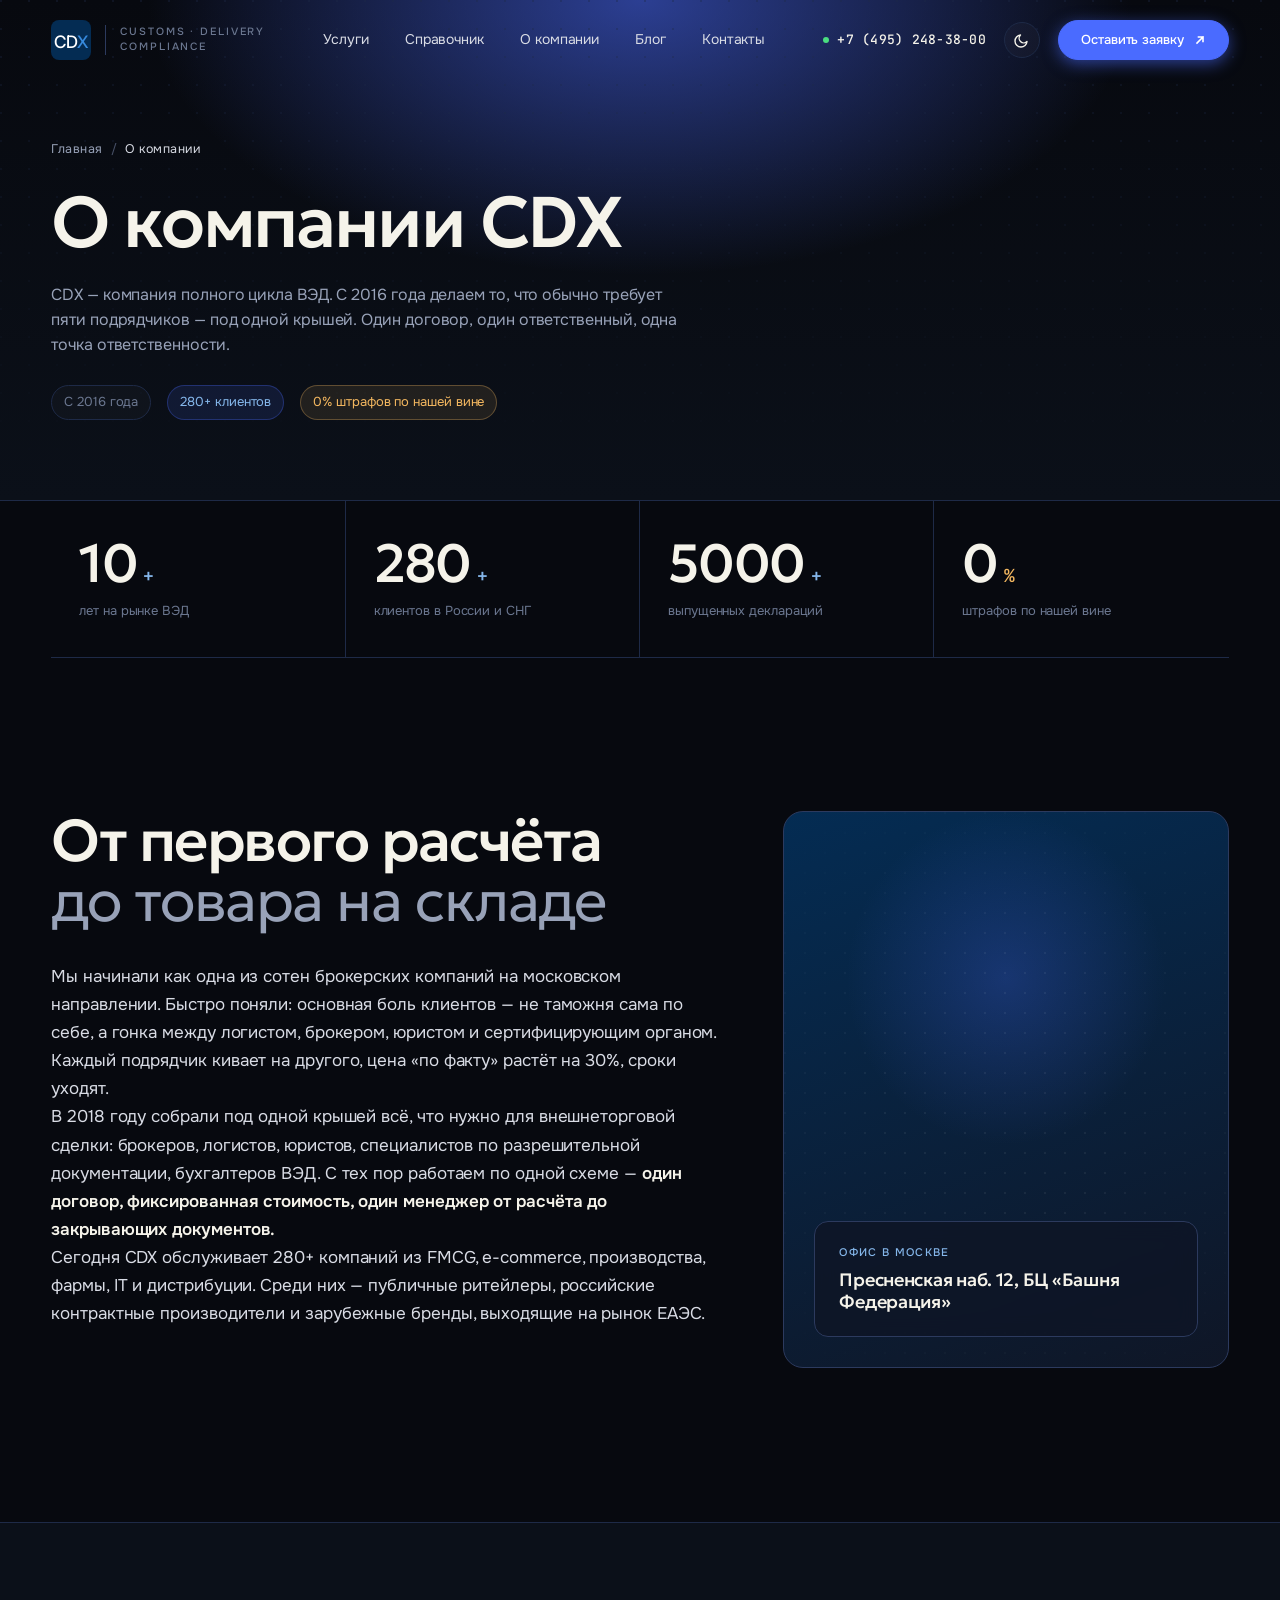
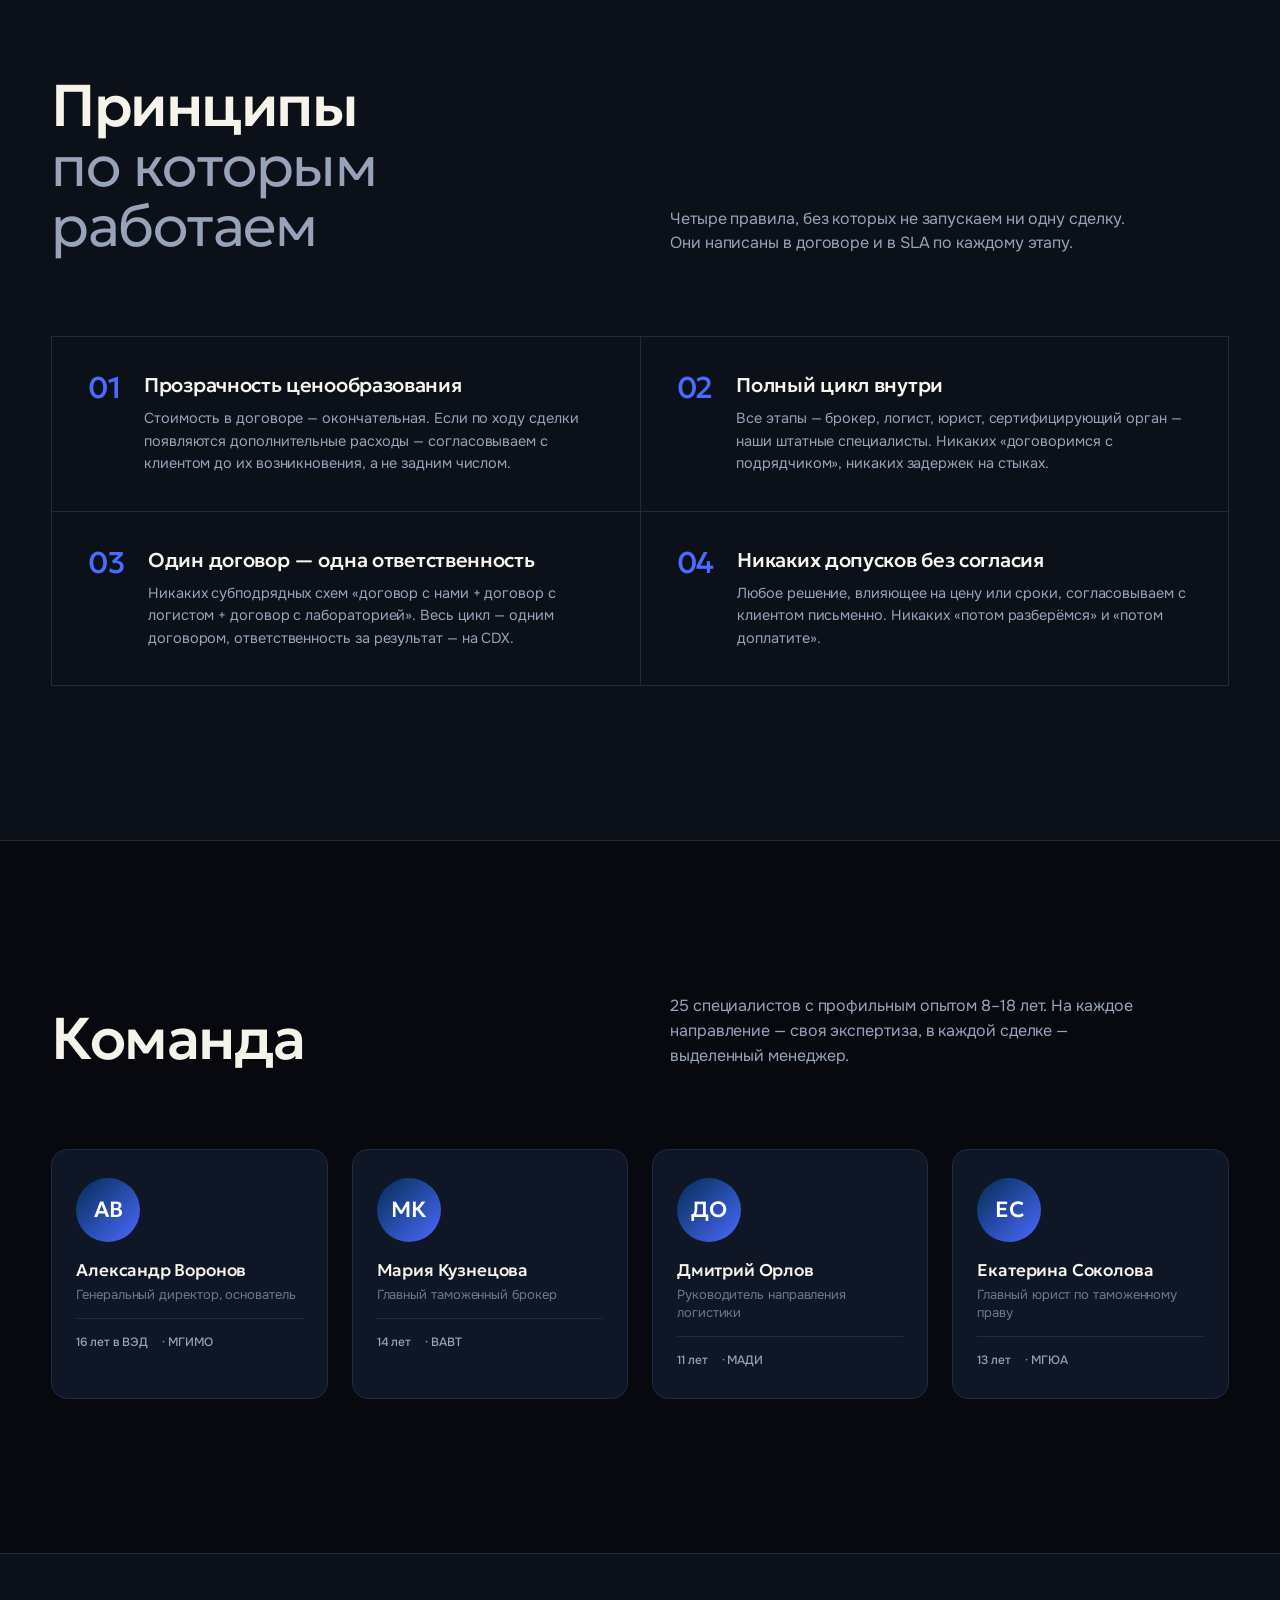
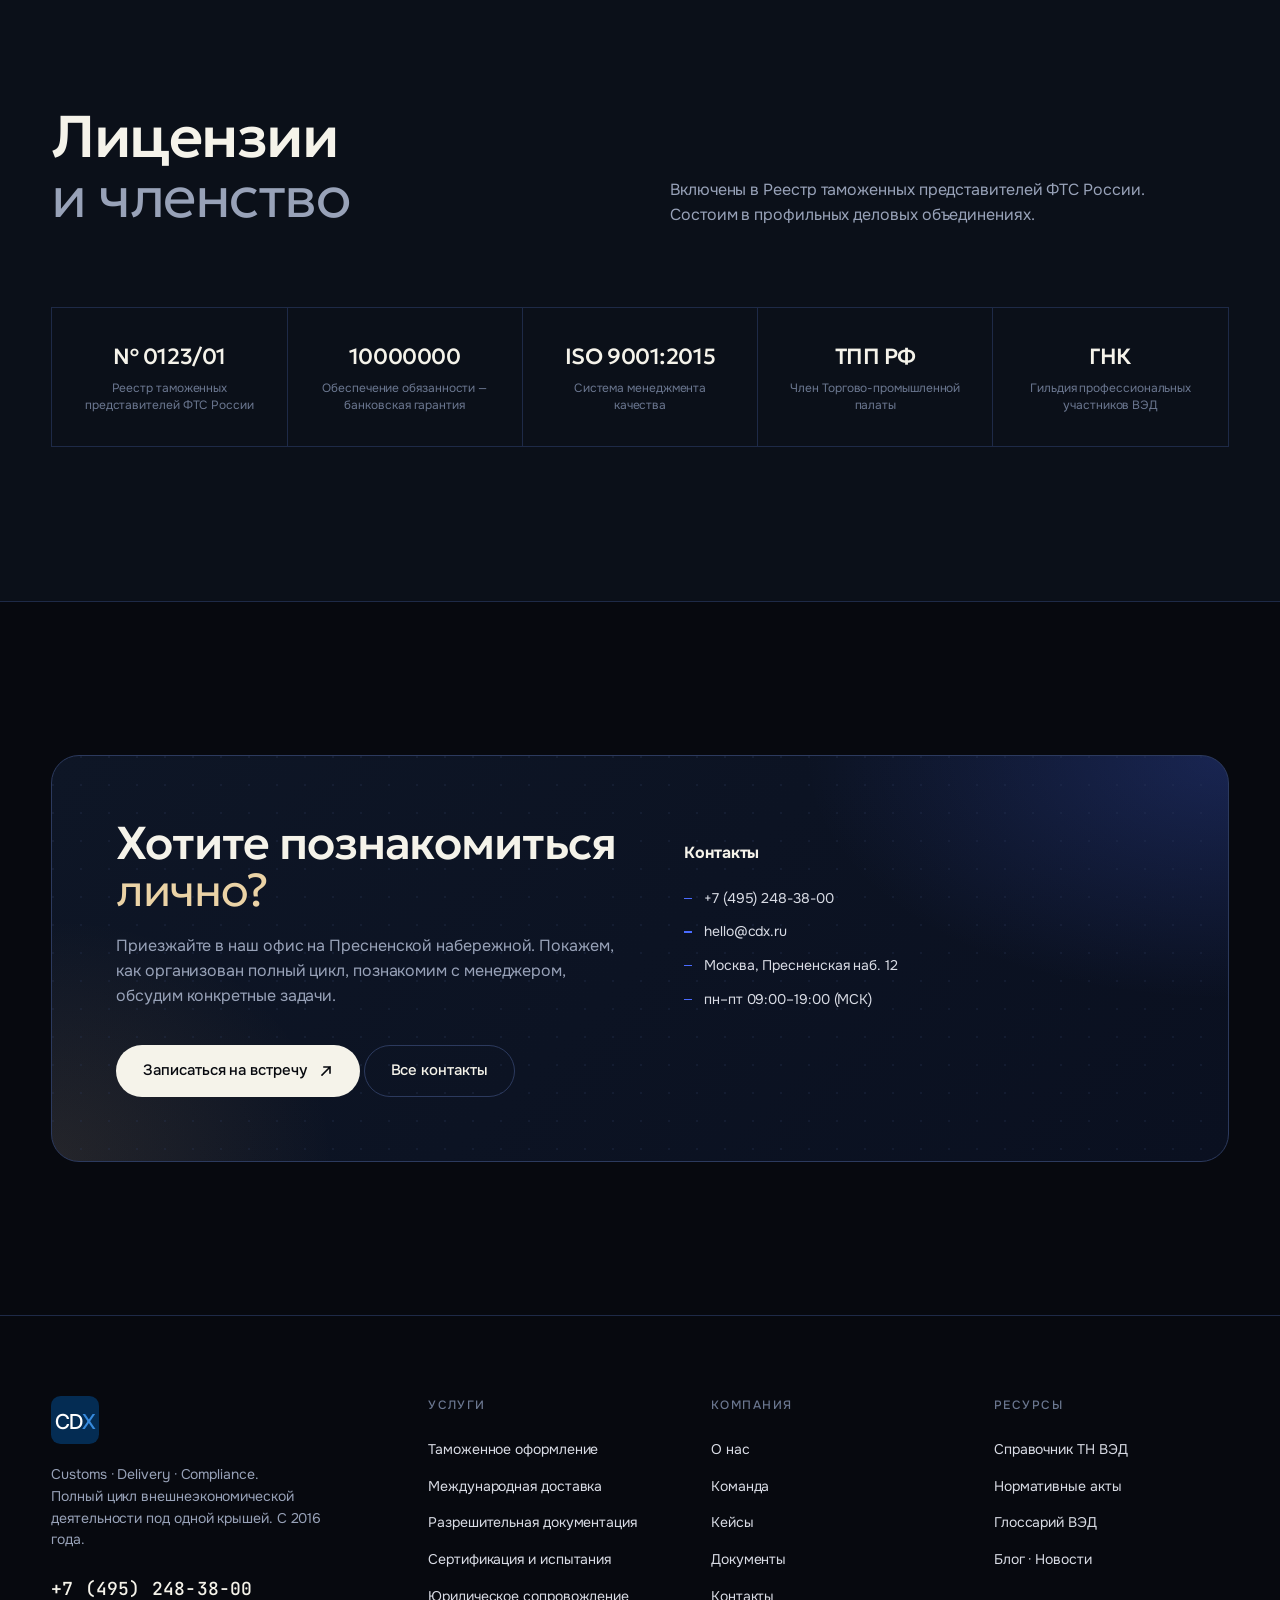
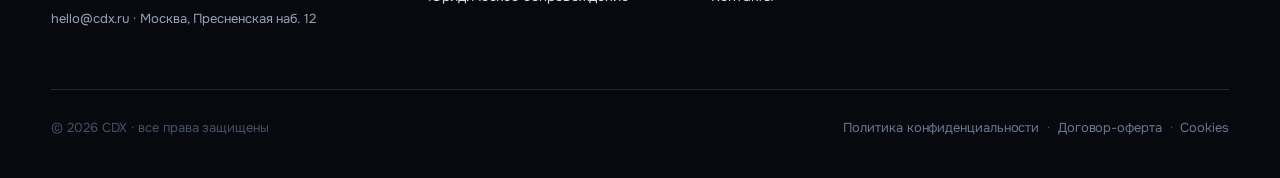
==== about.html @ 2619c445 "Initial CDX site design — 14 pages + design system 3 fixed pages: index, about, contacts 5 templates" ====
<!doctype html>
<html lang="ru">
<head>
<meta charset="utf-8" />
<meta name="viewport" content="width=device-width,initial-scale=1" />
<title>О компании CDX — Customs · Delivery · Compliance</title>
<meta name="description" content="CDX — компания полного цикла ВЭД с 2016 года. 280+ клиентов в России и СНГ, 5000+ выпущенных деклараций, 0% штрафов по нашей вине." />

<link rel="preconnect" href="https://fonts.googleapis.com" />
<link rel="preconnect" href="https://fonts.gstatic.com" crossorigin />
<link href="https://fonts.googleapis.com/css2?family=Geologica:wght@300;400;500;600;700;800&family=Onest:wght@300;400;500;600;700&family=Inter:wght@400;500;600&family=JetBrains+Mono:wght@400;500&display=swap&subset=cyrillic,cyrillic-ext,latin,latin-ext" rel="stylesheet" />
<link rel="stylesheet" href="cdx.css">

<style>
  /* About — page-specific */
  .story-visual {
    aspect-ratio: 4/5;
    border-radius: 20px;
    background:
      radial-gradient(60% 50% at 50% 30%, color-mix(in oklab, var(--accent) 24%, transparent) 0%, transparent 60%),
      linear-gradient(160deg, var(--brand-navy) 0%, var(--ink-elev) 100%);
    border: 1px solid var(--ink-line-2);
    position: relative;
    overflow: hidden;
  }
  .story-visual::before {
    content: "";
    position: absolute; inset: 0;
    background-image: radial-gradient(circle at 1px 1px, rgba(255,255,255,0.06) 1px, transparent 0);
    background-size: 20px 20px;
    mask-image: radial-gradient(ellipse 90% 80% at 50% 50%, black 30%, transparent 80%);
  }
  .story-visual-card {
    position: absolute;
    left: 30px; bottom: 30px; right: 30px;
    background: rgba(15, 22, 38, 0.85);
    backdrop-filter: blur(10px);
    border: 1px solid var(--ink-line-2);
    border-radius: 14px;
    padding: 22px 24px;
  }
  .story-visual-card-label {
    font-family: var(--sans);
    font-weight: 500;
    font-size: 11px;
    text-transform: uppercase;
    letter-spacing: 0.12em;
    color: var(--accent-soft);
    margin-bottom: 8px;
  }
  .story-visual-card-text {
    font-family: var(--display);
    font-weight: 500;
    font-size: 18px;
    line-height: 1.25;
    letter-spacing: -0.015em;
    color: var(--fg-100);
  }

  /* Licenses strip */
  .licenses-grid {
    display: grid;
    grid-template-columns: repeat(5, 1fr);
    gap: 0;
    border-left: 1px solid var(--ink-line);
    border-top: 1px solid var(--ink-line);
  }
  .lic {
    padding: 32px 24px;
    border-right: 1px solid var(--ink-line);
    border-bottom: 1px solid var(--ink-line);
    text-align: center;
    color: var(--fg-300);
    transition: all .3s;
  }
  .lic:hover { background: var(--ink-bg-2); color: var(--fg-100); }
  .lic-num {
    font-family: var(--display);
    font-weight: 500;
    font-size: 22px;
    letter-spacing: -0.02em;
    color: var(--fg-100);
    margin-bottom: 6px;
  }
  .lic-label {
    font-size: 12px;
    color: var(--fg-400);
    line-height: 1.4;
  }
  @media (max-width: 1100px) {
    .licenses-grid { grid-template-columns: repeat(3, 1fr); }
  }
  @media (max-width: 680px) {
    .licenses-grid { grid-template-columns: repeat(2, 1fr); }
  }
</style>
</head>
<body>

<!-- NAV -->
<nav class="nav" id="nav">
  <div class="container nav-inner">
    <a href="index.html" class="brand">
      <span class="brand-mono">
        <svg viewBox="0 0 200 200" aria-hidden="true">
          <rect x="0" y="0" width="200" height="200" rx="40" fill="#042C53"/>
          <text x="100" y="138" font-family="Inter, -apple-system, sans-serif" font-weight="500" font-size="86" letter-spacing="-3" fill="#FFFFFF" text-anchor="middle">CD<tspan fill="#378ADD">X</tspan></text>
        </svg>
      </span>
      <span class="brand-suffix">Customs · Delivery<br>Compliance</span>
    </a>

    <div class="nav-links">
      <a href="services.html">Услуги</a>
      <a href="reference.html">Справочник</a>
      <a href="about.html">О компании</a>
      <a href="blog.html">Блог</a>
      <a href="contacts.html">Контакты</a>
    </div>

    <div class="nav-right">
      <a href="tel:+74952483800" class="nav-phone">
        <span class="pulse"></span>
        +7 (495) 248-38-00
      </a>
      <button class="theme-toggle" id="themeToggle" aria-label="Сменить тему">
        <svg class="ico-moon" width="16" height="16" viewBox="0 0 16 16" fill="none">
          <path d="M13 9.5 A6 6 0 1 1 6.5 3 A4.5 4.5 0 0 0 13 9.5 Z" stroke="currentColor" stroke-width="1.4" stroke-linejoin="round"/>
        </svg>
        <svg class="ico-sun" width="16" height="16" viewBox="0 0 16 16" fill="none">
          <circle cx="8" cy="8" r="3.2" stroke="currentColor" stroke-width="1.4"/>
          <path d="M8 1.5 V3 M8 13 V14.5 M1.5 8 H3 M13 8 H14.5 M3.5 3.5 L4.5 4.5 M11.5 11.5 L12.5 12.5 M3.5 12.5 L4.5 11.5 M11.5 4.5 L12.5 3.5" stroke="currentColor" stroke-width="1.4" stroke-linecap="round"/>
        </svg>
      </button>
      <a href="contacts.html" class="btn-cta">
        <span>Оставить заявку</span>
        <svg class="arrow" width="12" height="12" viewBox="0 0 12 12" fill="none">
          <path d="M3 9 L9 3 M9 3 H4.5 M9 3 V7.5" stroke="currentColor" stroke-width="1.6" stroke-linecap="square"/>
        </svg>
      </a>
    </div>
  </div>
</nav>

<!-- PAGE HEAD -->
<section class="page-head">
  <div class="container">
    <nav class="breadcrumbs reveal">
      <a href="index.html">Главная</a>
      <span class="sep">/</span>
      <span class="current">О компании</span>
    </nav>
    <h1 class="page-title reveal">О компании CDX</h1>
    <p class="page-lede reveal">
      CDX — компания полного цикла ВЭД. С 2016 года делаем то, что обычно требует пяти подрядчиков — под одной крышей. Один договор, один ответственный, одна точка ответственности.
    </p>
    <div class="page-meta reveal">
      <span class="chip">С 2016 года</span>
      <span class="chip accent">280+ клиентов</span>
      <span class="chip warm">0% штрафов по нашей вине</span>
    </div>
  </div>
</section>

<!-- STATS STRIP -->
<section class="container" style="margin-top: -1px;">
  <div class="stats-strip reveal">
    <div class="stat">
      <div class="stat-value">10<span class="suffix">+</span></div>
      <div class="stat-label">лет на рынке ВЭД</div>
    </div>
    <div class="stat">
      <div class="stat-value">280<span class="suffix">+</span></div>
      <div class="stat-label">клиентов в России и СНГ</div>
    </div>
    <div class="stat">
      <div class="stat-value">5000<span class="suffix">+</span></div>
      <div class="stat-label">выпущенных деклараций</div>
    </div>
    <div class="stat">
      <div class="stat-value">0<span class="suffix warm">%</span></div>
      <div class="stat-label">штрафов по нашей вине</div>
    </div>
  </div>
</section>

<!-- STORY -->
<section class="section">
  <div class="container">
    <div class="split-2-narrow reveal">
      <div>
        <h2 class="h-section" style="margin-bottom:32px">
          От первого расчёта<br><span class="soft">до товара на складе</span>
        </h2>
        <div class="prose">
          <p>Мы начинали как одна из сотен брокерских компаний на московском направлении. Быстро поняли: основная боль клиентов — не таможня сама по себе, а гонка между логистом, брокером, юристом и сертифицирующим органом. Каждый подрядчик кивает на другого, цена «по факту» растёт на 30%, сроки уходят.</p>
          <p>В 2018 году собрали под одной крышей всё, что нужно для внешнеторговой сделки: брокеров, логистов, юристов, специалистов по разрешительной документации, бухгалтеров ВЭД. С тех пор работаем по одной схеме — <strong>один договор, фиксированная стоимость, один менеджер от расчёта до закрывающих документов.</strong></p>
          <p>Сегодня CDX обслуживает 280+ компаний из FMCG, e-commerce, производства, фармы, IT и дистрибуции. Среди них — публичные ритейлеры, российские контрактные производители и зарубежные бренды, выходящие на рынок ЕАЭС.</p>
        </div>
      </div>

      <div class="story-visual">
        <div class="story-visual-card">
          <div class="story-visual-card-label">Офис в Москве</div>
          <div class="story-visual-card-text">Пресненская наб. 12, БЦ «Башня Федерация»</div>
        </div>
      </div>
    </div>
  </div>
</section>

<!-- PRINCIPLES -->
<section class="section" style="background:var(--ink-bg-2); border-top: 1px solid var(--ink-line); border-bottom: 1px solid var(--ink-line);">
  <div class="container">
    <div class="section-head reveal">
      <div>
        <h2 class="h-section">Принципы<br><span class="soft">по которым работаем</span></h2>
      </div>
      <div class="right">
        Четыре правила, без которых не запускаем ни одну сделку. Они написаны в договоре и в SLA по каждому этапу.
      </div>
    </div>

    <div class="principles reveal">
      <div class="principle">
        <div class="principle-num">01</div>
        <div>
          <h3>Прозрачность ценообразования</h3>
          <p>Стоимость в договоре — окончательная. Если по ходу сделки появляются дополнительные расходы — согласовываем с клиентом до их возникновения, а не задним числом.</p>
        </div>
      </div>
      <div class="principle">
        <div class="principle-num">02</div>
        <div>
          <h3>Полный цикл внутри</h3>
          <p>Все этапы — брокер, логист, юрист, сертифицирующий орган — наши штатные специалисты. Никаких «договоримся с подрядчиком», никаких задержек на стыках.</p>
        </div>
      </div>
      <div class="principle">
        <div class="principle-num">03</div>
        <div>
          <h3>Один договор — одна ответственность</h3>
          <p>Никаких субподрядных схем «договор с нами + договор с логистом + договор с лабораторией». Весь цикл — одним договором, ответственность за результат — на CDX.</p>
        </div>
      </div>
      <div class="principle">
        <div class="principle-num">04</div>
        <div>
          <h3>Никаких допусков без согласия</h3>
          <p>Любое решение, влияющее на цену или сроки, согласовываем с клиентом письменно. Никаких «потом разберёмся» и «потом доплатите».</p>
        </div>
      </div>
    </div>
  </div>
</section>

<!-- TEAM -->
<section class="section">
  <div class="container">
    <div class="section-head reveal">
      <div>
        <h2 class="h-section">Команда</h2>
      </div>
      <div class="right">
        25 специалистов с профильным опытом 8–18 лет. На каждое направление — своя экспертиза, в каждой сделке — выделенный менеджер.
      </div>
    </div>

    <div class="team-grid reveal">
      <div class="team-card">
        <div class="team-avatar">АВ</div>
        <h3 class="team-name">Александр Воронов</h3>
        <p class="team-role">Генеральный директор, основатель</p>
        <div class="team-meta">
          <span>16 лет в ВЭД</span>
          <span>· МГИМО</span>
        </div>
      </div>
      <div class="team-card">
        <div class="team-avatar">МК</div>
        <h3 class="team-name">Мария Кузнецова</h3>
        <p class="team-role">Главный таможенный брокер</p>
        <div class="team-meta">
          <span>14 лет</span>
          <span>· ВАВТ</span>
        </div>
      </div>
      <div class="team-card">
        <div class="team-avatar">ДО</div>
        <h3 class="team-name">Дмитрий Орлов</h3>
        <p class="team-role">Руководитель направления логистики</p>
        <div class="team-meta">
          <span>11 лет</span>
          <span>· МАДИ</span>
        </div>
      </div>
      <div class="team-card">
        <div class="team-avatar">ЕС</div>
        <h3 class="team-name">Екатерина Соколова</h3>
        <p class="team-role">Главный юрист по таможенному праву</p>
        <div class="team-meta">
          <span>13 лет</span>
          <span>· МГЮА</span>
        </div>
      </div>
    </div>
  </div>
</section>

<!-- LICENSES / MEMBERSHIPS -->
<section class="section" style="background:var(--ink-bg-2); border-top: 1px solid var(--ink-line); border-bottom: 1px solid var(--ink-line);">
  <div class="container">
    <div class="section-head reveal">
      <div>
        <h2 class="h-section">Лицензии<br><span class="soft">и членство</span></h2>
      </div>
      <div class="right">
        Включены в Реестр таможенных представителей ФТС России. Состоим в профильных деловых объединениях.
      </div>
    </div>

    <div class="licenses-grid reveal">
      <div class="lic">
        <div class="lic-num">№ 0123/01</div>
        <div class="lic-label">Реестр таможенных представителей ФТС России</div>
      </div>
      <div class="lic">
        <div class="lic-num">10000000</div>
        <div class="lic-label">Обеспечение обязанности — банковская гарантия</div>
      </div>
      <div class="lic">
        <div class="lic-num">ISO 9001:2015</div>
        <div class="lic-label">Система менеджмента качества</div>
      </div>
      <div class="lic">
        <div class="lic-num">ТПП РФ</div>
        <div class="lic-label">Член Торгово-промышленной палаты</div>
      </div>
      <div class="lic">
        <div class="lic-num">ГНК</div>
        <div class="lic-label">Гильдия профессиональных участников ВЭД</div>
      </div>
    </div>
  </div>
</section>

<!-- CTA -->
<section class="section cta" id="contact">
  <div class="container">
    <div class="cta-inner reveal">
      <div class="cta-text">
        <h2 class="cta-headline">
          Хотите познакомиться<br><span class="soft">лично?</span>
        </h2>
        <p class="cta-sub">
          Приезжайте в наш офис на Пресненской набережной. Покажем, как организован полный цикл, познакомим с менеджером, обсудим конкретные задачи.
        </p>
        <div class="cta-actions">
          <a href="contacts.html" class="btn btn-primary">
            <span>Записаться на встречу</span>
            <svg class="arrow" width="14" height="14" viewBox="0 0 14 14" fill="none">
              <path d="M3 11 L11 3 M11 3 H5 M11 3 V9" stroke="currentColor" stroke-width="1.6" stroke-linecap="square"/>
            </svg>
          </a>
          <a href="contacts.html" class="btn btn-ghost">Все контакты</a>
        </div>
      </div>

      <div class="cta-card">
        <h4>Контакты</h4>
        <ul class="cta-list">
          <li>
            
            +7 (495) 248-38-00
          </li>
          <li>
            
            hello@cdx.ru
          </li>
          <li>
            
            Москва, Пресненская наб. 12
          </li>
          <li>
            
            пн–пт 09:00–19:00 (МСК)
          </li>
        </ul>
      </div>
    </div>
  </div>
</section>

<!-- FOOTER -->
<footer class="footer">
  <div class="container">
    <div class="footer-top">
      <div class="footer-brand-block">
        <a href="index.html" class="brand">
          <span class="brand-mono">
            <svg viewBox="0 0 200 200" aria-hidden="true" style="width:48px;height:48px">
              <rect x="0" y="0" width="200" height="200" rx="40" fill="#042C53"/>
              <text x="100" y="138" font-family="Inter, -apple-system, sans-serif" font-weight="500" font-size="86" letter-spacing="-3" fill="#FFFFFF" text-anchor="middle">CD<tspan fill="#378ADD">X</tspan></text>
            </svg>
          </span>
        </a>
        <p class="footer-tag">
          Customs · Delivery · Compliance.<br>
          Полный цикл внешнеэкономической деятельности под одной крышей. С 2016 года.
        </p>
        <div class="footer-contacts">
          <div class="footer-phone">+7 (495) 248-38-00</div>
          <div class="footer-contacts-row">hello@cdx.ru · Москва, Пресненская наб. 12</div>
        </div>
      </div>

      <div class="footer-col">
        <h5>Услуги</h5>
        <ul>
          <li><a href="service-hub.html">Таможенное оформление</a></li>
          <li><a href="service-hub.html">Международная доставка</a></li>
          <li><a href="service-hub.html">Разрешительная документация</a></li>
          <li><a href="service-hub.html">Сертификация и испытания</a></li>
          <li><a href="service-hub.html">Юридическое сопровождение</a></li>
        </ul>
      </div>

      <div class="footer-col">
        <h5>Компания</h5>
        <ul>
          <li><a href="about.html">О нас</a></li>
          <li><a href="about.html">Команда</a></li>
          <li><a href="article.html">Кейсы</a></li>
          <li><a href="npa.html">Документы</a></li>
          <li><a href="contacts.html">Контакты</a></li>
        </ul>
      </div>

      <div class="footer-col">
        <h5>Ресурсы</h5>
        <ul>
          <li><a href="reference.html">Справочник ТН ВЭД</a></li>
          <li><a href="npa.html">Нормативные акты</a></li>
          <li><a href="reference.html">Глоссарий ВЭД</a></li>
          <li><a href="article.html">Блог · Новости</a></li>
        </ul>
      </div>
    </div>

    <div class="footer-bottom">
      <span>© 2026 CDX · все права защищены</span>
      <span>
        <a href="#">Политика конфиденциальности</a> &nbsp;·&nbsp;
        <a href="#">Договор-оферта</a> &nbsp;·&nbsp;
        <a href="#">Cookies</a>
      </span>
    </div>
  </div>
</footer>

<script>
  // Sticky nav
  const nav = document.getElementById('nav');
  const onScroll = () => nav.classList.toggle('scrolled', window.scrollY > 24);
  window.addEventListener('scroll', onScroll, { passive: true });
  onScroll();

  // Reveal on scroll
  const io = new IntersectionObserver((entries) => {
    entries.forEach((e) => {
      if (e.isIntersecting) {
        e.target.classList.add('in');
        io.unobserve(e.target);
      }
    });
  }, { threshold: 0.15, rootMargin: '0px 0px -60px 0px' });
  document.querySelectorAll('.reveal').forEach((el) => io.observe(el));

  // Theme toggle
  const root = document.documentElement;
  const stored = localStorage.getItem('cdx-theme');
  if (stored === 'light') root.setAttribute('data-theme', 'light');

  document.getElementById('themeToggle').addEventListener('click', () => {
    const isLight = root.getAttribute('data-theme') === 'light';
    if (isLight) {
      root.removeAttribute('data-theme');
      localStorage.setItem('cdx-theme', 'dark');
    } else {
      root.setAttribute('data-theme', 'light');
      localStorage.setItem('cdx-theme', 'light');
    }
  });
</script>

</body>
</html>
---- cdx.css ----
/* =========================================================
   CDX — Design System (Brand-aligned, dark + light)
   ========================================================= */
:root {
  /* DARK theme (default) */
  --ink-bg:        #07090F;
  --ink-bg-2:      #0B1019;
  --ink-elev:      #0F1626;
  --ink-surface:   #131B30;
  --ink-surface-2: #1B2542;
  --ink-line:      #1E2A47;
  --ink-line-2:    #2C3A5E;

  --fg-100: #F5F3EA;
  --fg-200: #D9DCE5;
  --fg-300: #98A2B8;
  --fg-400: #6B7790;
  --fg-500: #475066;

  --accent:        #4A6BFF;
  --accent-strong: #2E4FE6;
  --accent-soft:   #85B7EB;
  --accent-glow:   rgba(74, 107, 255, 0.55);

  --brand-navy:    #042C53;
  --brand-blue:    #185FA5;
  --brand-x:       #85B7EB;

  --warm:        #F4B860;
  --warm-soft:   #EBD3A6;
  --warm-deep:   #C99845;

  --live: #4ADE80;

  --il-line:   #2C3A5E;
  --il-ring:   #2C3A5E;
  --il-dot:    #2C3A5E;
  --il-origin: #F4B860;
  --il-dest:   #4A6BFF;
  --il-mid:    #F5F3EA;
  --il-arc-a:  #4A6BFF;
  --il-arc-b:  #F4B860;

  --cta-stop-a: #0E1626;
  --cta-stop-b: #0A1020;
  --cta-glow-a: rgba(74,107,255,0.22);
  --cta-glow-b: rgba(244,184,96,0.10);

  /* Type — Geologica display + Onest body */
  --display: "Geologica", "Inter", -apple-system, system-ui, sans-serif;
  --sans:    "Onest", "Inter", -apple-system, system-ui, sans-serif;
  --logo:    "Inter", -apple-system, system-ui, sans-serif;
  --mono:    "JetBrains Mono", ui-monospace, "SF Mono", Menlo, monospace;

  --rail-x: clamp(20px, 4vw, 64px);
  --section-y: clamp(96px, 12vw, 168px);
  --container: 1320px;

  --ease-out: cubic-bezier(.16,.84,.32,1);

  color-scheme: dark;
}

[data-theme="light"] {
  --ink-bg:        #F7F9FC;
  --ink-bg-2:      #FFFFFF;
  --ink-elev:      #FFFFFF;
  --ink-surface:   #F2F6FC;
  --ink-surface-2: #E8EFF8;
  --ink-line:      #E1E8F2;
  --ink-line-2:    #C5D0E0;

  --fg-100: #042C53;
  --fg-200: #15375E;
  --fg-300: #4A5C76;
  --fg-400: #6B7B92;
  --fg-500: #95A1B5;

  --accent:        #185FA5;
  --accent-strong: #042C53;
  --accent-soft:   #378ADD;
  --accent-glow:   rgba(55, 138, 221, 0.35);

  --brand-navy:    #042C53;
  --brand-blue:    #185FA5;
  --brand-x:       #378ADD;

  --warm:        #B07C2A;
  --warm-soft:   #8C6520;
  --warm-deep:   #6B4D17;

  --il-line:   #D3DCE9;
  --il-ring:   #C5D0E0;
  --il-dot:    #B5C2D6;
  --il-origin: #B07C2A;
  --il-dest:   #185FA5;
  --il-mid:    #042C53;
  --il-arc-a:  #185FA5;
  --il-arc-b:  #B07C2A;

  --cta-stop-a: #FFFFFF;
  --cta-stop-b: #EEF3FA;
  --cta-glow-a: rgba(24, 95, 165, 0.18);
  --cta-glow-b: rgba(176, 124, 42, 0.10);

  color-scheme: light;
}

* { box-sizing: border-box; }
*::selection { background: var(--accent); color: #fff; }

html, body { margin: 0; padding: 0; }
html { scroll-behavior: smooth; }

body {
  font-family: var(--sans);
  background: var(--ink-bg);
  color: var(--fg-100);
  font-weight: 400;
  font-size: 16px;
  line-height: 1.55;
  letter-spacing: -0.005em;
  -webkit-font-smoothing: antialiased;
  -moz-osx-font-smoothing: grayscale;
  text-rendering: optimizeLegibility;
  overflow-x: hidden;
  transition: background .35s var(--ease-out), color .35s var(--ease-out);
}

img, svg { display: block; max-width: 100%; }
a { color: inherit; text-decoration: none; }
button { font-family: inherit; cursor: pointer; }

.container {
  width: 100%;
  max-width: var(--container);
  margin: 0 auto;
  padding-left: var(--rail-x);
  padding-right: var(--rail-x);
}

/* =========================================================
   Typography
   ========================================================= */
.h-section {
  font-family: var(--display);
  font-weight: 500;
  font-size: clamp(34px, 4.6vw, 60px);
  line-height: 1.02;
  letter-spacing: -0.025em;
  color: var(--fg-100);
  margin: 0;
}
.h-section .soft {
  display: block;
  color: var(--fg-300);
  font-weight: 300;
}

/* =========================================================
   Buttons
   ========================================================= */
.btn {
  display: inline-flex;
  align-items: center;
  gap: 12px;
  height: 52px;
  padding: 0 26px;
  border-radius: 999px;
  font-family: var(--sans);
  font-weight: 500;
  font-size: 15px;
  letter-spacing: -0.005em;
  border: 1px solid transparent;
  transition: all .35s var(--ease-out);
  white-space: nowrap;
}
.btn .arrow { transition: transform .4s var(--ease-out); }
.btn:hover .arrow { transform: translateX(4px); }

.btn-primary {
  background: var(--fg-100);
  color: var(--ink-bg);
  position: relative;
  overflow: hidden;
}
.btn-primary::before {
  content: "";
  position: absolute;
  inset: 0;
  background: var(--accent);
  transform: translateY(100%);
  transition: transform .4s var(--ease-out);
}
.btn-primary span, .btn-primary svg { position: relative; z-index: 2; transition: color .4s var(--ease-out); }
.btn-primary:hover { color: #fff; }
.btn-primary:hover::before { transform: translateY(0); }

.btn-ghost {
  background: transparent;
  color: var(--fg-100);
  border-color: var(--ink-line-2);
}
.btn-ghost:hover { border-color: var(--fg-200); background: rgba(127, 127, 127, 0.05); }

/* CONTRAST nav CTA — shimmer + lift */
.btn-cta {
  position: relative;
  display: inline-flex;
  align-items: center;
  gap: 10px;
  height: 40px;
  padding: 0 22px;
  border-radius: 999px;
  background: var(--accent);
  color: #fff;
  font-family: var(--sans);
  font-weight: 500;
  font-size: 13px;
  border: 1px solid var(--accent);
  overflow: hidden;
  transition: all .35s var(--ease-out);
  box-shadow: 0 4px 16px var(--accent-glow);
  animation: cta-breathe 4s ease-in-out infinite;
}
.btn-cta::before {
  content: "";
  position: absolute;
  inset: 0;
  background: linear-gradient(100deg,
    transparent 30%,
    rgba(255,255,255,0.35) 50%,
    transparent 70%);
  transform: translateX(-150%);
  transition: transform .9s var(--ease-out);
}
.btn-cta:hover::before { transform: translateX(150%); }
.btn-cta:hover {
  background: var(--accent-strong);
  border-color: var(--accent-strong);
  box-shadow: 0 10px 28px var(--accent-glow);
  transform: translateY(-2px);
}
.btn-cta span, .btn-cta svg { position: relative; z-index: 2; }
.btn-cta .arrow { transition: transform .35s var(--ease-out); }
.btn-cta:hover .arrow { transform: translateX(4px); }
@keyframes cta-breathe {
  0%, 100% { box-shadow: 0 4px 16px var(--accent-glow); }
  50% { box-shadow: 0 6px 22px var(--accent-glow), 0 0 0 6px rgba(74,107,255,0.08); }
}

/* =========================================================
   Navigation
   ========================================================= */
.nav {
  position: fixed;
  top: 0; left: 0; right: 0;
  z-index: 100;
  padding: 20px 0;
  transition: all .35s var(--ease-out);
}
.nav.scrolled {
  background: color-mix(in oklab, var(--ink-bg) 78%, transparent);
  backdrop-filter: blur(14px) saturate(140%);
  -webkit-backdrop-filter: blur(14px) saturate(140%);
  border-bottom: 1px solid var(--ink-line);
  padding: 14px 0;
}

.nav-inner {
  display: flex;
  align-items: center;
  justify-content: space-between;
  gap: 32px;
}

.brand {
  display: inline-flex;
  align-items: center;
  gap: 14px;
}
.brand-mono { display: inline-flex; align-items: center; flex-shrink: 0; }
.brand-mono svg { width: 40px; height: 40px; display: block; }
.brand-suffix {
  font-family: var(--sans);
  font-size: 10.5px;
  letter-spacing: 0.18em;
  color: var(--fg-400);
  text-transform: uppercase;
  font-weight: 500;
  padding-left: 14px;
  border-left: 1px solid var(--ink-line-2);
  line-height: 1.4;
}

.nav-links {
  display: flex; gap: 36px;
  font-size: 14px;
  color: var(--fg-200);
  font-weight: 400;
}
.nav-links a { position: relative; padding: 4px 0; transition: color .3s; }
.nav-links a::after {
  content: "";
  position: absolute;
  left: 0; bottom: -2px;
  width: 0; height: 1px;
  background: var(--accent);
  transition: width .35s var(--ease-out);
}
.nav-links a:hover { color: var(--fg-100); }
.nav-links a:hover::after { width: 100%; }

.nav-right { display: flex; align-items: center; gap: 18px; }

.nav-phone {
  font-family: var(--mono);
  font-size: 13px;
  font-weight: 500;
  color: var(--fg-100);
  letter-spacing: 0.02em;
  display: flex; align-items: center; gap: 8px;
}
.nav-phone .pulse {
  width: 6px; height: 6px; border-radius: 50%;
  background: var(--live);
  box-shadow: 0 0 0 0 rgba(74,222,128,0.5);
  animation: pulse 2.4s infinite;
}
@keyframes pulse {
  0% { box-shadow: 0 0 0 0 rgba(74,222,128,0.5); }
  70% { box-shadow: 0 0 0 8px rgba(74,222,128,0); }
  100% { box-shadow: 0 0 0 0 rgba(74,222,128,0); }
}

.theme-toggle {
  width: 36px; height: 36px;
  border-radius: 999px;
  background: rgba(127, 127, 127, 0.06);
  border: 1px solid var(--ink-line);
  display: grid; place-items: center;
  color: var(--fg-100);
  transition: all .3s;
}
.theme-toggle:hover { border-color: var(--accent); color: var(--accent-soft); }
.theme-toggle .ico-sun { display: none; }
.theme-toggle .ico-moon { display: block; }
[data-theme="light"] .theme-toggle .ico-sun { display: block; }
[data-theme="light"] .theme-toggle .ico-moon { display: none; }

/* =========================================================
   HERO
   ========================================================= */
.hero {
  position: relative;
  padding: 110px 0 80px;
  overflow: hidden;
  background:
    radial-gradient(80% 60% at 80% 10%, var(--accent-glow) 0%, transparent 55%),
    radial-gradient(60% 50% at 0% 100%, rgba(244,184,96,0.08) 0%, transparent 60%),
    linear-gradient(180deg, var(--ink-bg) 0%, var(--ink-bg-2) 100%);
}
[data-theme="light"] .hero {
  background:
    radial-gradient(80% 60% at 80% 10%, rgba(55, 138, 221, 0.12) 0%, transparent 55%),
    radial-gradient(60% 50% at 0% 100%, rgba(176, 124, 42, 0.05) 0%, transparent 60%),
    linear-gradient(180deg, var(--ink-bg) 0%, #ECF1F8 100%);
}

.hero-grid-bg {
  position: absolute;
  inset: 0;
  background-image:
    linear-gradient(to right, var(--ink-line) 1px, transparent 1px),
    linear-gradient(to bottom, var(--ink-line) 1px, transparent 1px);
  background-size: 80px 80px;
  opacity: 0.5;
  mask-image: radial-gradient(ellipse 80% 60% at 50% 40%, black 40%, transparent 90%);
  pointer-events: none;
}

.hero-dots {
  position: absolute;
  inset: 0;
  background-image: radial-gradient(circle at 1px 1px, var(--ink-line-2) 1px, transparent 0);
  background-size: 24px 24px;
  opacity: 0.5;
  mask-image: radial-gradient(ellipse 90% 70% at 50% 50%, black 30%, transparent 80%);
  pointer-events: none;
}

.hero-container {
  position: relative;
  z-index: 2;
  display: flex;
  flex-direction: column;
  gap: clamp(20px, 2.4vw, 36px);
}

.hero-title {
  position: relative;
  z-index: 3;
  font-family: var(--display);
  font-weight: 500;
  font-size: clamp(54px, 8.6vw, 138px);
  line-height: 0.94;
  letter-spacing: -0.04em;
  margin: 0;
  color: var(--fg-100);
  max-width: 100%;
}

.hero-inner {
  display: grid;
  grid-template-columns: 1fr 1fr;
  gap: 48px;
  align-items: start;
}
.hero-title .accent-word {
  font-weight: 400;
  background: linear-gradient(95deg, var(--warm) 30%, var(--warm-soft) 70%);
  -webkit-background-clip: text;
  background-clip: text;
  color: transparent;
}

.hero-lede {
  font-size: clamp(16px, 1.4vw, 19px);
  line-height: 1.55;
  color: var(--fg-300);
  max-width: 50ch;
  margin: 0 0 44px;
  font-weight: 400;
}

.hero-cta {
  display: flex; gap: 14px; flex-wrap: wrap;
  margin-bottom: 56px;
}

.hero-metrics {
  display: grid;
  grid-template-columns: repeat(4, 1fr);
  gap: 0;
  border-top: 1px solid var(--ink-line);
}
.metric { padding: 28px 0 0; position: relative; }
.metric + .metric { padding-left: 28px; border-left: 1px solid var(--ink-line); }
.metric-value {
  font-family: var(--display);
  font-weight: 500;
  font-size: clamp(32px, 3.6vw, 44px);
  line-height: 1;
  letter-spacing: -0.03em;
  color: var(--fg-100);
  display: flex; align-items: baseline; gap: 4px;
}
.metric-value .suffix {
  font-family: var(--mono);
  font-size: 18px;
  color: var(--accent-soft);
  font-weight: 500;
}
.metric-value .suffix.warm { color: var(--warm); }
.metric-label {
  margin-top: 10px;
  font-size: 12px;
  letter-spacing: 0.04em;
  color: var(--fg-400);
  line-height: 1.4;
}

.hero-illust {
  position: relative;
  display: flex;
  flex-direction: column;
  gap: 16px;
  min-height: 460px;
  margin-top: clamp(-370px, -22.5vw, -90px);
  z-index: 0;
  opacity: 0.85;
}
.hero-illust > svg {
  width: 100%;
  max-height: 540px;
  display: block;
  margin-bottom: -28px;
  pointer-events: none;
}
.hero-illust .il-line   { stroke: var(--il-line); }
.hero-illust .il-ring   { stroke: var(--il-ring); fill: none; }
.hero-illust .il-dot    { fill: var(--il-dot); }
.hero-illust .il-origin { fill: var(--il-origin); }
.hero-illust .il-dest   { fill: var(--il-dest); }
.hero-illust .il-mid    { fill: var(--il-mid); }
.hero-illust .il-text-origin { fill: var(--warm-soft); }
.hero-illust .il-text-dest   { fill: var(--accent-soft); }
.hero-illust .il-text-mid    { fill: var(--fg-300); }

/* Routes strip directly under illustration */
.hero-routes {
  padding-top: 20px;
  border-top: 1px dashed var(--ink-line-2);
  text-align: center;
}
.routes-label {
  font-family: var(--sans);
  font-size: 11px;
  letter-spacing: 0.16em;
  text-transform: uppercase;
  color: var(--fg-400);
  margin-bottom: 14px;
  font-weight: 500;
}
.routes-list {
  display: flex;
  align-items: center;
  justify-content: center;
  gap: 16px;
  font-family: var(--display);
  font-weight: 500;
  font-size: 15px;
  color: var(--fg-200);
  flex-wrap: wrap;
  letter-spacing: -0.01em;
}
.routes-list .sep {
  width: 4px; height: 4px; border-radius: 50%;
  background: var(--fg-500);
  display: inline-block;
}

/* =========================================================
   SECTIONS
   ========================================================= */
.section { padding: var(--section-y) 0; position: relative; }

.section-head {
  display: grid;
  grid-template-columns: 1fr 1fr;
  gap: 60px;
  margin-bottom: 80px;
  align-items: end;
}
.section-head .right { color: var(--fg-300); max-width: 44ch; }

/* =========================================================
   SERVICES (5 + 1 CTA cell)
   ========================================================= */
.services {
  background: var(--ink-bg-2);
  border-top: 1px solid var(--ink-line);
  border-bottom: 1px solid var(--ink-line);
}
.services-grid {
  display: grid;
  grid-template-columns: repeat(3, 1fr);
  gap: 0;
  border-left: 1px solid var(--ink-line);
  border-top: 1px solid var(--ink-line);
}
.service-card {
  position: relative;
  padding: 36px 32px 36px;
  border-right: 1px solid var(--ink-line);
  border-bottom: 1px solid var(--ink-line);
  min-height: 290px;
  display: flex;
  flex-direction: column;
  justify-content: space-between;
  background: var(--ink-bg-2);
  transition: background .4s var(--ease-out);
  overflow: hidden;
}
.service-card::before {
  content: "";
  position: absolute;
  inset: 0;
  background: radial-gradient(80% 60% at 0% 0%, var(--accent-glow) 0%, transparent 60%);
  opacity: 0;
  transition: opacity .5s var(--ease-out);
  pointer-events: none;
}
.service-card:hover { background: var(--ink-elev); }
[data-theme="light"] .service-card:hover { background: var(--ink-surface); }
.service-card:hover::before { opacity: 1; }

.service-top {
  display: flex; justify-content: space-between; align-items: flex-start;
  margin-bottom: 24px;
  position: relative; z-index: 2;
}
.service-icon {
  width: 56px; height: 56px;
  border-radius: 14px;
  background: var(--ink-surface);
  border: 1px solid var(--ink-line-2);
  display: grid; place-items: center;
  color: var(--accent-soft);
  transition: all .4s var(--ease-out);
}
.service-card:hover .service-icon {
  background: var(--accent);
  border-color: var(--accent);
  color: #fff;
  transform: rotate(-6deg);
}
.service-num {
  font-family: var(--sans);
  font-weight: 500;
  font-size: 12px;
  color: var(--fg-500);
  letter-spacing: 0.06em;
}
.service-title {
  font-family: var(--display);
  font-weight: 500;
  font-size: 21px;
  line-height: 1.15;
  letter-spacing: -0.015em;
  margin: 0 0 12px;
  color: var(--fg-100);
  position: relative; z-index: 2;
}
.service-desc {
  font-size: 14.5px;
  line-height: 1.5;
  color: var(--fg-300);
  margin: 0;
  position: relative; z-index: 2;
}
.service-tag {
  display: inline-flex;
  align-items: center;
  gap: 6px;
  margin-top: 22px;
  padding: 6px 12px;
  background: color-mix(in oklab, var(--accent) 12%, transparent);
  border: 1px solid color-mix(in oklab, var(--accent) 30%, transparent);
  border-radius: 999px;
  font-family: var(--sans);
  font-weight: 500;
  font-size: 12px;
  color: var(--accent-soft);
  letter-spacing: 0.02em;
  width: max-content;
  position: relative; z-index: 2;
}

/* CTA cell at end of services grid */
.service-cta-cell {
  position: relative;
  padding: 36px 32px 36px;
  border-right: 1px solid var(--ink-line);
  border-bottom: 1px solid var(--ink-line);
  min-height: 290px;
  display: flex;
  flex-direction: column;
  justify-content: space-between;
  background: linear-gradient(135deg, var(--ink-elev) 0%, var(--ink-surface) 100%);
  cursor: pointer;
  overflow: hidden;
  transition: all .4s var(--ease-out);
}
.service-cta-cell::after {
  content: "";
  position: absolute;
  inset: 0;
  background: radial-gradient(60% 60% at 100% 0%, var(--accent-glow) 0%, transparent 60%);
  opacity: 0.4;
  transition: opacity .5s var(--ease-out);
  pointer-events: none;
}
.service-cta-cell:hover::after { opacity: 1; }
.service-cta-cell:hover { transform: translateY(-2px); }

.service-cta-cell .cell-arrow {
  width: 56px; height: 56px;
  border-radius: 14px;
  background: var(--accent);
  display: grid; place-items: center;
  color: #fff;
  transition: transform .4s var(--ease-out);
  position: relative; z-index: 2;
}
.service-cta-cell:hover .cell-arrow { transform: rotate(-12deg); }
.service-cta-cell h3 {
  font-family: var(--display);
  font-weight: 500;
  font-size: 22px;
  line-height: 1.15;
  letter-spacing: -0.015em;
  margin: 24px 0 12px;
  color: var(--fg-100);
  position: relative; z-index: 2;
}
.service-cta-cell p {
  font-size: 14.5px;
  line-height: 1.5;
  color: var(--fg-300);
  margin: 0;
  position: relative; z-index: 2;
}
.service-cta-cell .cell-link {
  margin-top: 22px;
  font-family: var(--sans);
  font-weight: 500;
  font-size: 13px;
  color: var(--accent-soft);
  display: inline-flex;
  align-items: center;
  gap: 6px;
  position: relative; z-index: 2;
}

/* =========================================================
   PROCESS
   ========================================================= */
.process { background: var(--ink-bg); }

.process-line { position: relative; margin-top: 60px; }
.process-line::before {
  content: "";
  position: absolute;
  top: 33px;
  left: 0; right: 0;
  height: 1px;
  background: linear-gradient(to right,
    transparent 0%,
    var(--ink-line-2) 8%,
    var(--ink-line-2) 92%,
    transparent 100%);
}
.process-line::after {
  content: "";
  position: absolute;
  top: 33px;
  left: 8%;
  height: 1px;
  width: 0;
  background: linear-gradient(to right, var(--accent), var(--warm));
  animation: progress-fill 3.5s var(--ease-out) infinite;
}
@keyframes progress-fill {
  0% { width: 0; opacity: 1; }
  60% { width: 84%; opacity: 1; }
  80% { opacity: 0; }
  100% { width: 84%; opacity: 0; }
}

.process-steps {
  display: grid;
  grid-template-columns: repeat(4, 1fr);
  gap: 32px;
  align-items: stretch;
}
.step {
  padding-right: 24px;
  display: flex;
  flex-direction: column;
  height: 100%;
}
.step-num {
  width: 66px; height: 66px;
  border-radius: 50%;
  background: var(--ink-bg);
  border: 1px solid var(--ink-line-2);
  display: grid; place-items: center;
  font-family: var(--display);
  font-weight: 500;
  font-size: 18px;
  color: var(--fg-100);
  margin-bottom: 32px;
  position: relative;
  z-index: 2;
}
.step:nth-child(1) .step-num { color: var(--accent); border-color: var(--accent); box-shadow: 0 0 30px var(--accent-glow); }
.step:nth-child(2) .step-num { color: var(--accent-soft); border-color: var(--accent); }
.step:nth-child(3) .step-num { color: var(--warm-soft); border-color: var(--warm-deep); }
.step:nth-child(4) .step-num { color: var(--warm); border-color: var(--warm); }

.step-stage {
  font-family: var(--sans);
  font-weight: 500;
  font-size: 12px;
  color: var(--fg-400);
  text-transform: uppercase;
  letter-spacing: 0.14em;
  margin-bottom: 8px;
}
.step-title {
  font-family: var(--display);
  font-weight: 500;
  font-size: 20px;
  line-height: 1.15;
  letter-spacing: -0.015em;
  margin: 0 0 14px;
  color: var(--fg-100);
}
.step-desc {
  font-size: 14px;
  line-height: 1.55;
  color: var(--fg-300);
}
.step-meta {
  margin-top: auto;
  padding-top: 18px;
  font-family: var(--sans);
  font-size: 13px;
  color: var(--fg-400);
  border-top: 1px solid var(--ink-line);
}
.step-meta strong { color: var(--fg-100); font-weight: 500; }

/* =========================================================
   WHY
   ========================================================= */
.why {
  background: var(--ink-bg-2);
  border-top: 1px solid var(--ink-line);
  border-bottom: 1px solid var(--ink-line);
  position: relative;
  overflow: hidden;
}
.why::before {
  content: "";
  position: absolute;
  top: -200px; right: -200px;
  width: 600px; height: 600px;
  background: radial-gradient(circle, var(--accent-glow) 0%, transparent 60%);
  opacity: 0.4;
  pointer-events: none;
}

.why-grid {
  display: grid;
  grid-template-columns: repeat(3, 1fr);
  gap: 24px;
}
.why-card {
  position: relative;
  padding: 36px 32px 40px;
  background: var(--ink-elev);
  border: 1px solid var(--ink-line);
  border-radius: 18px;
  overflow: hidden;
  transition: all .4s var(--ease-out);
  display: flex;
  flex-direction: column;
  height: 100%;
}
.why-card::after {
  content: "";
  position: absolute;
  inset: 0;
  border-radius: 18px;
  padding: 1px;
  background: linear-gradient(135deg, var(--accent) 0%, transparent 50%);
  -webkit-mask: linear-gradient(#fff 0 0) content-box, linear-gradient(#fff 0 0);
  -webkit-mask-composite: xor;
  mask-composite: exclude;
  opacity: 0;
  transition: opacity .4s var(--ease-out);
  pointer-events: none;
}
.why-card:hover { transform: translateY(-4px); }
.why-card:hover::after { opacity: 1; }
[data-theme="light"] .why-card { box-shadow: 0 1px 0 var(--ink-line); }
[data-theme="light"] .why-card:hover { box-shadow: 0 24px 48px -20px rgba(4, 44, 83, 0.18); }

.why-glyph {
  width: 100%;
  height: 180px;
  margin-bottom: 28px;
  position: relative;
  border-radius: 12px;
  background: linear-gradient(135deg, var(--ink-surface) 0%, var(--ink-bg-2) 100%);
  border: 1px solid var(--ink-line);
  overflow: hidden;
  display: grid; place-items: center;
}
.why-glyph svg { width: 60%; height: 60%; }

.why-card h3 {
  font-family: var(--display);
  font-weight: 500;
  font-size: 24px;
  line-height: 1.15;
  letter-spacing: -0.02em;
  margin: 0 0 14px;
  color: var(--fg-100);
}
.why-card p {
  font-size: 14.5px;
  line-height: 1.55;
  color: var(--fg-300);
  margin: 0;
}
.why-card p { padding-bottom: 24px; }
.why-card .why-tag {
  align-self: flex-start;
  margin-top: auto;
  padding: 6px 12px;
  font-family: var(--sans);
  font-weight: 500;
  font-size: 12px;
  background: rgba(127,127,127,0.06);
  border: 1px solid var(--ink-line);
  border-radius: 999px;
  color: var(--fg-200);
  letter-spacing: 0.02em;
}

/* =========================================================
   INDUSTRIES
   ========================================================= */
.industries { background: var(--ink-bg); }

.ind-bar {
  display: grid;
  grid-template-columns: repeat(7, 1fr);
  border-top: 1px solid var(--ink-line);
  border-bottom: 1px solid var(--ink-line);
  margin-top: 60px;
}
.ind {
  padding: 36px 18px;
  display: flex; flex-direction: column;
  align-items: center; text-align: center;
  gap: 14px;
  border-right: 1px solid var(--ink-line);
  color: var(--fg-300);
  transition: all .35s var(--ease-out);
  cursor: default;
}
.ind:last-child { border-right: none; }
.ind:hover { background: var(--ink-bg-2); color: var(--fg-100); }
.ind:hover svg { color: var(--warm); }
.ind svg {
  width: 32px; height: 32px;
  color: var(--fg-400);
  transition: color .35s;
}
.ind-name {
  font-family: var(--display);
  font-weight: 500;
  font-size: 13px;
  letter-spacing: -0.005em;
  color: var(--fg-100);
}
.ind-num {
  font-family: var(--sans);
  font-weight: 500;
  font-size: 11px;
  color: var(--fg-500);
  letter-spacing: 0.08em;
}

/* =========================================================
   CTA — contact form + 4 contact tiles
   ========================================================= */
.cta {
  background: var(--ink-bg);
  position: relative;
  overflow: hidden;
}
.cta-inner {
  background:
    radial-gradient(60% 100% at 100% 0%, var(--cta-glow-a) 0%, transparent 60%),
    radial-gradient(40% 100% at 0% 100%, var(--cta-glow-b) 0%, transparent 60%),
    linear-gradient(135deg, var(--cta-stop-a) 0%, var(--cta-stop-b) 100%);
  border: 1px solid var(--ink-line-2);
  border-radius: 28px;
  padding: clamp(40px, 5vw, 72px);
  display: grid;
  grid-template-columns: 1.05fr 1fr;
  gap: clamp(40px, 5vw, 64px);
  align-items: stretch;
  position: relative;
  overflow: hidden;
}
.cta-inner::before {
  content: "";
  position: absolute;
  inset: 0;
  background-image: radial-gradient(circle at 1px 1px, var(--ink-line-2) 1px, transparent 0);
  background-size: 28px 28px;
  opacity: 0.25;
  pointer-events: none;
}

.cta-text { position: relative; z-index: 2; display: flex; flex-direction: column; }
.cta-headline {
  font-family: var(--display);
  font-weight: 500;
  font-size: clamp(34px, 3.6vw, 50px);
  line-height: 1.02;
  letter-spacing: -0.025em;
  margin: 0 0 20px;
  color: var(--fg-100);
}
.cta-headline .soft {
  display: block;
  font-weight: 300;
  color: var(--warm-soft);
}
.cta-sub {
  font-size: 16px;
  line-height: 1.55;
  color: var(--fg-300);
  max-width: 46ch;
  margin: 0 0 36px;
}

.cta-contacts {
  display: grid;
  grid-template-columns: 1fr 1fr;
  gap: 12px;
  margin-top: auto;
}
.contact-tile {
  display: flex;
  align-items: center;
  gap: 14px;
  padding: 16px 18px;
  background: rgba(127,127,127,0.04);
  border: 1px solid var(--ink-line);
  border-radius: 12px;
  transition: all .3s var(--ease-out);
}
.contact-tile:hover {
  border-color: var(--accent);
  background: color-mix(in oklab, var(--accent) 8%, transparent);
  transform: translateY(-1px);
}
.contact-ico {
  width: 42px; height: 42px;
  border-radius: 10px;
  background: var(--ink-surface);
  border: 1px solid var(--ink-line-2);
  display: grid; place-items: center;
  color: var(--accent-soft);
  flex-shrink: 0;
  transition: all .3s;
}
.contact-tile:hover .contact-ico {
  background: var(--accent);
  border-color: var(--accent);
  color: #fff;
}
.contact-tile-text { display: flex; flex-direction: column; gap: 2px; min-width: 0; }
.contact-label {
  font-size: 11px;
  letter-spacing: 0.06em;
  text-transform: uppercase;
  color: var(--fg-400);
  font-weight: 500;
}
.contact-value {
  font-family: var(--sans);
  font-size: 14px;
  color: var(--fg-100);
  font-weight: 500;
  white-space: nowrap;
  overflow: hidden;
  text-overflow: ellipsis;
}

/* Lead form */
.lead-form {
  position: relative; z-index: 2;
  background: var(--ink-bg-2);
  border: 1px solid var(--ink-line-2);
  border-radius: 20px;
  padding: clamp(28px, 3.5vw, 40px);
  display: flex; flex-direction: column;
  gap: 22px;
}
[data-theme="light"] .lead-form { background: #FFFFFF; box-shadow: 0 24px 48px -20px rgba(4, 44, 83, 0.10); }

.form-head {
  display: flex;
  align-items: center;
  justify-content: space-between;
  margin-bottom: 4px;
}
.form-title {
  font-family: var(--display);
  font-weight: 500;
  font-size: 22px;
  letter-spacing: -0.02em;
  margin: 0;
  color: var(--fg-100);
}
.form-badge {
  display: inline-flex;
  align-items: center;
  gap: 8px;
  padding: 6px 12px;
  font-family: var(--sans);
  font-weight: 500;
  font-size: 11px;
  color: var(--live);
  background: color-mix(in oklab, var(--live) 14%, transparent);
  border: 1px solid color-mix(in oklab, var(--live) 40%, transparent);
  border-radius: 999px;
  text-transform: uppercase;
  letter-spacing: 0.06em;
}
.form-badge::before {
  content: "";
  width: 6px; height: 6px; border-radius: 50%;
  background: var(--live);
  box-shadow: 0 0 0 0 rgba(74,222,128,0.5);
  animation: pulse 2.4s infinite;
}

.form-row { display: flex; flex-direction: column; gap: 8px; }
.form-row label {
  font-family: var(--sans);
  font-size: 11px;
  text-transform: uppercase;
  letter-spacing: 0.08em;
  font-weight: 500;
  color: var(--fg-400);
}
.form-input,
.form-text {
  font-family: var(--sans);
  font-size: 15px;
  background: transparent;
  border: none;
  border-bottom: 1px solid var(--ink-line-2);
  color: var(--fg-100);
  padding: 10px 0;
  transition: border-color .3s;
  outline: none;
  resize: none;
  width: 100%;
}
.form-input:focus,
.form-text:focus { border-bottom-color: var(--accent); }
.form-input::placeholder,
.form-text::placeholder { color: var(--fg-500); }

.form-select {
  appearance: none;
  -webkit-appearance: none;
  cursor: pointer;
  background-image: url("data:image/svg+xml,%3Csvg xmlns='http://www.w3.org/2000/svg' width='12' height='8' viewBox='0 0 12 8'%3E%3Cpath d='M1 1l5 5 5-5' stroke='%2398A2B8' stroke-width='1.6' fill='none' stroke-linecap='square'/%3E%3C/svg%3E");
  background-repeat: no-repeat;
  background-position: right 2px center;
  background-size: 11px;
  padding-right: 24px;
}
.form-select option { background: var(--ink-elev); color: var(--fg-100); }
.form-select.empty { color: var(--fg-500); }

.form-file {
  display: flex;
  align-items: center;
  gap: 14px;
  flex-wrap: wrap;
  padding: 4px 0 10px;
  border-bottom: 1px solid var(--ink-line-2);
  transition: border-color .3s;
}
.form-file:focus-within { border-bottom-color: var(--accent); }
.form-file input[type="file"] {
  position: absolute;
  left: -9999px; opacity: 0; pointer-events: none;
}
.form-file-btn {
  display: inline-flex;
  align-items: center;
  gap: 8px;
  height: 36px;
  padding: 0 14px;
  border-radius: 999px;
  background: rgba(127,127,127,0.05);
  border: 1px solid var(--ink-line-2);
  color: var(--fg-100);
  font-family: var(--sans);
  font-weight: 500;
  font-size: 13px;
  cursor: pointer;
  transition: all .3s;
}
.form-file-btn:hover {
  border-color: var(--accent);
  background: color-mix(in oklab, var(--accent) 8%, transparent);
  color: var(--accent-soft);
}
.form-file-hint {
  font-size: 13px;
  color: var(--fg-400);
  font-family: var(--sans);
  flex: 1; min-width: 0;
  white-space: nowrap;
  overflow: hidden;
  text-overflow: ellipsis;
}

.form-grid {
  display: grid;
  grid-template-columns: 1fr 1fr;
  gap: 24px;
}
.form-grid .form-row { gap: 8px; }

.form-submit {
  margin-top: 8px;
  height: 56px;
  padding: 0 28px;
  border-radius: 999px;
  background: var(--fg-100);
  color: var(--ink-bg);
  border: none;
  font-family: var(--sans);
  font-weight: 500;
  font-size: 15px;
  display: inline-flex;
  align-items: center;
  justify-content: center;
  gap: 12px;
  transition: color .35s var(--ease-out);
  width: 100%;
  position: relative;
  overflow: hidden;
  cursor: pointer;
}
.form-submit::before {
  content: "";
  position: absolute; inset: 0;
  background: var(--accent);
  transform: translateY(100%);
  transition: transform .35s var(--ease-out);
}
.form-submit > * { position: relative; z-index: 2; }
.form-submit:hover { color: #fff; }
.form-submit:hover::before { transform: translateY(0); }

.form-disclaimer {
  margin: 0;
  font-size: 12px;
  color: var(--fg-400);
  line-height: 1.5;
}
.form-disclaimer a { color: var(--fg-200); border-bottom: 1px solid var(--ink-line-2); }
.form-disclaimer a:hover { color: var(--accent-soft); border-color: var(--accent-soft); }

/* Consent checkboxes — 152-ФЗ */
.form-consent {
  display: flex;
  flex-direction: column;
  gap: 12px;
  margin-top: 4px;
}
.form-check {
  display: flex;
  align-items: flex-start;
  gap: 12px;
  cursor: pointer;
}
.form-check input[type="checkbox"] {
  appearance: none;
  -webkit-appearance: none;
  width: 18px; height: 18px;
  border: 1.5px solid var(--ink-line-2);
  border-radius: 4px;
  background: transparent;
  cursor: pointer;
  flex-shrink: 0;
  margin: 1px 0 0;
  position: relative;
  transition: all .2s var(--ease-out);
}
.form-check input[type="checkbox"]:hover { border-color: var(--accent); }
.form-check input[type="checkbox"]:checked {
  background: var(--accent);
  border-color: var(--accent);
}
.form-check input[type="checkbox"]:checked::after {
  content: "";
  position: absolute;
  left: 5px; top: 1px;
  width: 5px; height: 10px;
  border: solid #fff;
  border-width: 0 2px 2px 0;
  transform: rotate(45deg);
}
.form-check-text {
  font-size: 12px;
  line-height: 1.55;
  color: var(--fg-400);
  user-select: none;
}
.form-check-text a {
  color: var(--fg-200);
  border-bottom: 1px solid var(--ink-line-2);
}
.form-check-text a:hover {
  color: var(--accent-soft);
  border-color: var(--accent-soft);
}
.form-check input[type="checkbox"]:invalid {
  border-color: color-mix(in oklab, var(--warm) 60%, transparent);
}

/* =========================================================
   FOOTER
   ========================================================= */
.footer {
  padding: 80px 0 40px;
  background: var(--ink-bg);
  border-top: 1px solid var(--ink-line);
}
.footer-top {
  display: grid;
  grid-template-columns: 1.4fr 1fr 1fr 1fr;
  gap: 48px;
  padding-bottom: 60px;
  border-bottom: 1px solid var(--ink-line);
}
.footer-brand-block .brand { margin-bottom: 20px; }
.footer-tag {
  font-size: 14px;
  line-height: 1.55;
  color: var(--fg-300);
  max-width: 32ch;
  margin: 0 0 24px;
}
.footer-col h5 {
  font-family: var(--sans);
  font-size: 12px;
  letter-spacing: 0.12em;
  text-transform: uppercase;
  color: var(--fg-400);
  margin: 0 0 22px;
  font-weight: 500;
}
.footer-col ul {
  list-style: none; padding: 0; margin: 0;
  display: flex; flex-direction: column;
  gap: 12px;
}
.footer-col a {
  font-size: 14px;
  color: var(--fg-200);
  transition: color .3s;
}
.footer-col a:hover { color: var(--accent-soft); }

.footer-contacts { font-size: 14px; color: var(--fg-200); }
.footer-phone {
  font-family: var(--mono);
  font-size: 18px;
  font-weight: 500;
  color: var(--fg-100);
  margin-bottom: 4px;
  letter-spacing: 0.01em;
}
.footer-contacts-row {
  font-size: 13px;
  color: var(--fg-300);
  margin-top: 6px;
}

.footer-bottom {
  margin-top: 28px;
  display: flex;
  justify-content: space-between;
  align-items: center;
  gap: 24px;
  flex-wrap: wrap;
  font-size: 13px;
  color: var(--fg-500);
  font-family: var(--sans);
}
.footer-bottom a { color: var(--fg-400); }
.footer-bottom a:hover { color: var(--fg-200); }

/* =========================================================
   Reveal
   ========================================================= */
.reveal {
  opacity: 0;
  transform: translateY(24px);
  transition: opacity .9s var(--ease-out), transform .9s var(--ease-out);
}
.reveal.in { opacity: 1; transform: translateY(0); }

/* =========================================================
   Responsive
   ========================================================= */
@media (max-width: 1100px) {
  .hero-inner { grid-template-columns: 1fr; gap: 32px; }
  .hero-illust { min-height: 380px; order: -1; }
  .services-grid { grid-template-columns: repeat(2, 1fr); }
  .process-steps { grid-template-columns: repeat(2, 1fr); gap: 48px 32px; }
  .process-line::before, .process-line::after { display: none; }
  .why-grid { grid-template-columns: 1fr; }
  .ind-bar { grid-template-columns: repeat(4, 1fr); }
  .ind:nth-child(4) { border-right: none; }
  .ind { border-bottom: 1px solid var(--ink-line); }
  .cta-inner { grid-template-columns: 1fr; }
  .footer-top { grid-template-columns: 1fr 1fr; }
  .section-head { grid-template-columns: 1fr; gap: 24px; }
  .brand-suffix { display: none; }
}

@media (max-width: 680px) {
  .nav-links { display: none; }
  .nav-phone { display: none; }
  .hero-metrics { grid-template-columns: repeat(2, 1fr); gap: 0; }
  .metric { padding-top: 22px; }
  .metric + .metric { padding-left: 0; border-left: none; }
  .metric:nth-child(2) { padding-left: 22px; border-left: 1px solid var(--ink-line); }
  .metric:nth-child(3), .metric:nth-child(4) {
    border-top: 1px solid var(--ink-line);
    margin-top: 22px;
  }
  .metric:nth-child(4) { padding-left: 22px; border-left: 1px solid var(--ink-line); }
  .services-grid { grid-template-columns: 1fr; }
  .process-steps { grid-template-columns: 1fr; gap: 36px; }
  .ind-bar { grid-template-columns: repeat(2, 1fr); }
  .ind { border-right: 1px solid var(--ink-line); }
  .ind:nth-child(2n) { border-right: none; }
  .footer-top { grid-template-columns: 1fr; gap: 32px; }
  .cta-contacts { grid-template-columns: 1fr; }
  .form-grid { grid-template-columns: 1fr; gap: 22px; }
}

/* =========================================================
   INNER PAGES — shared components
   ========================================================= */

/* Page head (smaller than hero) */
.page-head {
  position: relative;
  padding: 140px 0 80px;
  overflow: hidden;
  background:
    radial-gradient(70% 100% at 50% 0%, var(--accent-glow) 0%, transparent 55%),
    linear-gradient(180deg, var(--ink-bg) 0%, var(--ink-bg-2) 100%);
  border-bottom: 1px solid var(--ink-line);
}
.page-head::before {
  content: "";
  position: absolute;
  inset: 0;
  background-image: radial-gradient(circle at 1px 1px, var(--ink-line) 1px, transparent 0);
  background-size: 28px 28px;
  opacity: 0.35;
  mask-image: linear-gradient(180deg, black 0%, transparent 100%);
  pointer-events: none;
}

.breadcrumbs {
  position: relative; z-index: 2;
  font-family: var(--sans);
  font-size: 12.5px;
  letter-spacing: 0.04em;
  color: var(--fg-400);
  margin-bottom: 28px;
  display: flex;
  align-items: center;
  gap: 8px;
  flex-wrap: wrap;
}
.breadcrumbs a {
  color: var(--fg-300);
  transition: color .3s;
}
.breadcrumbs a:hover { color: var(--accent-soft); }
.breadcrumbs .sep { color: var(--fg-500); }
.breadcrumbs .current { color: var(--fg-200); }

.page-title {
  position: relative; z-index: 2;
  font-family: var(--display);
  font-weight: 500;
  font-size: clamp(40px, 5.6vw, 84px);
  line-height: 1;
  letter-spacing: -0.03em;
  margin: 0 0 24px;
  color: var(--fg-100);
  max-width: 22ch;
}
.page-title .soft {
  display: block;
  font-weight: 300;
  color: var(--fg-300);
}

.page-lede {
  position: relative; z-index: 2;
  font-size: clamp(16px, 1.2vw, 19px);
  line-height: 1.55;
  color: var(--fg-300);
  max-width: 58ch;
  margin: 0;
  font-weight: 400;
}

.page-meta {
  position: relative; z-index: 2;
  display: flex;
  align-items: center;
  gap: 16px;
  margin-top: 28px;
  flex-wrap: wrap;
  font-family: var(--sans);
  font-size: 13px;
  color: var(--fg-400);
}
.page-meta .chip {
  display: inline-flex;
  align-items: center;
  gap: 8px;
  padding: 6px 12px;
  border-radius: 999px;
  background: rgba(127,127,127,0.05);
  border: 1px solid var(--ink-line);
}
.page-meta .chip.warm { color: var(--warm); background: color-mix(in oklab, var(--warm) 10%, transparent); border-color: color-mix(in oklab, var(--warm) 30%, transparent); }
.page-meta .chip.accent { color: var(--accent-soft); background: color-mix(in oklab, var(--accent) 12%, transparent); border-color: color-mix(in oklab, var(--accent) 30%, transparent); }

/* Two-column section layout */
.split-2 {
  display: grid;
  grid-template-columns: 1fr 1fr;
  gap: clamp(40px, 5vw, 80px);
  align-items: start;
}
.split-2-narrow {
  display: grid;
  grid-template-columns: 1.2fr 0.8fr;
  gap: clamp(40px, 5vw, 80px);
  align-items: start;
}

/* Prose — long-form article body */
.prose {
  max-width: 72ch;
  font-size: 17px;
  line-height: 1.65;
  color: var(--fg-200);
}
.prose > * + * { margin-top: 1.2em; }
.prose p { margin: 0; }
.prose h2 {
  font-family: var(--display);
  font-weight: 500;
  font-size: clamp(24px, 2.6vw, 32px);
  line-height: 1.15;
  letter-spacing: -0.02em;
  margin: 2em 0 0.6em;
  color: var(--fg-100);
}
.prose h3 {
  font-family: var(--display);
  font-weight: 500;
  font-size: 20px;
  line-height: 1.2;
  letter-spacing: -0.015em;
  margin: 1.6em 0 0.5em;
  color: var(--fg-100);
}
.prose strong { color: var(--fg-100); font-weight: 600; }
.prose a {
  color: var(--accent-soft);
  border-bottom: 1px solid color-mix(in oklab, var(--accent) 30%, transparent);
  transition: all .3s;
}
.prose a:hover { color: var(--accent); border-color: var(--accent); }
.prose ul, .prose ol { padding-left: 20px; margin: 0; }
.prose li { margin-bottom: 0.5em; }
.prose blockquote {
  margin: 1.5em 0;
  padding: 20px 28px;
  border-left: 3px solid var(--accent);
  background: var(--ink-elev);
  border-radius: 0 12px 12px 0;
  color: var(--fg-100);
  font-style: normal;
  font-size: 18px;
  line-height: 1.5;
}
.prose code {
  font-family: var(--mono);
  font-size: 14px;
  padding: 2px 6px;
  background: var(--ink-surface);
  border: 1px solid var(--ink-line);
  border-radius: 6px;
  color: var(--accent-soft);
}
.prose img, .prose figure {
  margin: 1.8em 0;
  border-radius: 14px;
  overflow: hidden;
  border: 1px solid var(--ink-line);
}
.prose figure figcaption {
  margin-top: 10px;
  font-size: 13px;
  color: var(--fg-400);
  font-family: var(--sans);
  text-align: center;
}
.prose table {
  width: 100%;
  border-collapse: collapse;
  font-size: 14.5px;
  margin: 1.5em 0;
}
.prose table th,
.prose table td {
  padding: 12px 16px;
  border-bottom: 1px solid var(--ink-line);
  text-align: left;
  vertical-align: top;
}
.prose table th {
  font-family: var(--sans);
  font-weight: 500;
  font-size: 12px;
  letter-spacing: 0.08em;
  text-transform: uppercase;
  color: var(--fg-400);
  border-bottom-color: var(--ink-line-2);
}
.prose table td { color: var(--fg-200); }
.prose hr {
  border: 0;
  height: 1px;
  background: var(--ink-line);
  margin: 2em 0;
}

/* Article aside / TOC */
.toc {
  position: sticky;
  top: 100px;
  padding: 24px;
  background: var(--ink-elev);
  border: 1px solid var(--ink-line);
  border-radius: 16px;
}
.toc-title {
  font-family: var(--sans);
  font-weight: 500;
  font-size: 12px;
  text-transform: uppercase;
  letter-spacing: 0.12em;
  color: var(--fg-400);
  margin: 0 0 16px;
}
.toc ol {
  list-style: none;
  counter-reset: toc;
  padding: 0; margin: 0;
  display: flex; flex-direction: column;
  gap: 10px;
}
.toc li {
  counter-increment: toc;
  display: flex; gap: 12px;
}
.toc li::before {
  content: counter(toc, decimal-leading-zero);
  font-family: var(--mono);
  font-size: 11px;
  color: var(--fg-500);
  letter-spacing: 0.02em;
  padding-top: 2px;
  min-width: 22px;
}
.toc a {
  font-size: 14px;
  color: var(--fg-200);
  line-height: 1.4;
  transition: color .3s;
}
.toc a:hover { color: var(--accent-soft); }

/* Key facts box (used in articles) */
.callout {
  padding: 22px 26px;
  background: linear-gradient(135deg, color-mix(in oklab, var(--accent) 10%, var(--ink-elev)) 0%, var(--ink-elev) 100%);
  border: 1px solid color-mix(in oklab, var(--accent) 25%, var(--ink-line));
  border-radius: 14px;
  margin: 1.6em 0;
}
.callout-title {
  font-family: var(--sans);
  font-weight: 500;
  font-size: 12px;
  text-transform: uppercase;
  letter-spacing: 0.12em;
  color: var(--accent-soft);
  margin: 0 0 10px;
  display: flex;
  align-items: center;
  gap: 8px;
}
.callout-title::before {
  content: ""; width: 14px; height: 1px;
  background: var(--accent);
}
.callout p { margin: 0; font-size: 15px; line-height: 1.55; color: var(--fg-100); }

/* Stats strip (about/landing) */
.stats-strip {
  display: grid;
  grid-template-columns: repeat(4, 1fr);
  border-top: 1px solid var(--ink-line);
  border-bottom: 1px solid var(--ink-line);
}
.stat {
  padding: 36px 28px;
  border-right: 1px solid var(--ink-line);
}
.stat:last-child { border-right: none; }
.stat-value {
  font-family: var(--display);
  font-weight: 500;
  font-size: clamp(36px, 4.2vw, 56px);
  line-height: 1;
  letter-spacing: -0.03em;
  color: var(--fg-100);
  display: flex; align-items: baseline; gap: 6px;
}
.stat-value .suffix {
  font-family: var(--mono);
  font-size: 18px;
  color: var(--accent-soft);
  font-weight: 500;
}
.stat-value .suffix.warm { color: var(--warm); }
.stat-label {
  margin-top: 12px;
  font-size: 13px;
  color: var(--fg-400);
  line-height: 1.4;
}

/* Team cards */
.team-grid {
  display: grid;
  grid-template-columns: repeat(4, 1fr);
  gap: 24px;
}
.team-card {
  position: relative;
  padding: 28px 24px 28px;
  background: var(--ink-elev);
  border: 1px solid var(--ink-line);
  border-radius: 16px;
  transition: all .35s var(--ease-out);
}
.team-card:hover { transform: translateY(-3px); border-color: var(--ink-line-2); }
.team-avatar {
  width: 64px; height: 64px;
  border-radius: 50%;
  background: linear-gradient(135deg, var(--brand-navy) 0%, var(--accent) 100%);
  display: grid; place-items: center;
  font-family: var(--display);
  font-weight: 500;
  font-size: 22px;
  color: #fff;
  margin-bottom: 18px;
}
.team-name {
  font-family: var(--display);
  font-weight: 500;
  font-size: 17px;
  line-height: 1.2;
  letter-spacing: -0.01em;
  margin: 0 0 6px;
  color: var(--fg-100);
}
.team-role {
  font-size: 13px;
  color: var(--fg-400);
  line-height: 1.4;
  margin: 0 0 14px;
}
.team-meta {
  display: flex; gap: 14px;
  padding-top: 14px;
  border-top: 1px solid var(--ink-line);
  font-family: var(--sans);
  font-weight: 500;
  font-size: 12px;
  color: var(--fg-300);
}

/* Principles / Values list */
.principles {
  display: grid;
  grid-template-columns: repeat(2, 1fr);
  gap: 0;
  border-left: 1px solid var(--ink-line);
  border-top: 1px solid var(--ink-line);
}
.principle {
  padding: 36px;
  border-right: 1px solid var(--ink-line);
  border-bottom: 1px solid var(--ink-line);
  display: flex; gap: 24px;
}
.principle-num {
  font-family: var(--display);
  font-weight: 500;
  font-size: 30px;
  color: var(--accent);
  line-height: 1;
  flex-shrink: 0;
  letter-spacing: -0.02em;
}
.principle h3 {
  font-family: var(--display);
  font-weight: 500;
  font-size: 20px;
  line-height: 1.2;
  letter-spacing: -0.015em;
  margin: 0 0 10px;
  color: var(--fg-100);
}
.principle p {
  font-size: 14.5px;
  line-height: 1.55;
  color: var(--fg-300);
  margin: 0;
}

/* Doc cards / NPA documents */
.docs-list {
  display: flex;
  flex-direction: column;
  gap: 12px;
}
.doc-card {
  display: grid;
  grid-template-columns: 56px 1fr auto auto;
  align-items: center;
  gap: 20px;
  padding: 20px 24px;
  background: var(--ink-elev);
  border: 1px solid var(--ink-line);
  border-radius: 14px;
  transition: all .3s var(--ease-out);
}
.doc-card:hover { border-color: var(--accent); transform: translateY(-2px); }
.doc-icon {
  width: 56px; height: 56px;
  border-radius: 12px;
  background: var(--ink-surface);
  border: 1px solid var(--ink-line-2);
  display: grid; place-items: center;
  color: var(--accent-soft);
}
.doc-text { min-width: 0; }
.doc-num {
  font-family: var(--sans);
  font-weight: 500;
  font-size: 11px;
  text-transform: uppercase;
  letter-spacing: 0.08em;
  color: var(--fg-400);
  margin-bottom: 4px;
}
.doc-title {
  font-family: var(--display);
  font-weight: 500;
  font-size: 17px;
  line-height: 1.2;
  letter-spacing: -0.015em;
  color: var(--fg-100);
  margin: 0;
}
.doc-meta {
  font-size: 12.5px;
  color: var(--fg-400);
  text-align: right;
}
.doc-meta strong { color: var(--fg-200); font-weight: 500; }
.doc-go {
  width: 44px; height: 44px;
  border-radius: 50%;
  background: rgba(127,127,127,0.05);
  border: 1px solid var(--ink-line);
  display: grid; place-items: center;
  color: var(--fg-200);
  transition: all .3s;
}
.doc-card:hover .doc-go {
  background: var(--accent);
  border-color: var(--accent);
  color: #fff;
}

/* News / Blog cards */
.posts-grid {
  display: grid;
  grid-template-columns: repeat(3, 1fr);
  gap: 24px;
}
.post-card {
  display: flex;
  flex-direction: column;
  padding: 28px;
  background: var(--ink-elev);
  border: 1px solid var(--ink-line);
  border-radius: 16px;
  transition: all .35s var(--ease-out);
  min-height: 280px;
}
.post-card:hover { transform: translateY(-3px); border-color: var(--ink-line-2); }
.post-tag {
  display: inline-flex;
  align-items: center;
  gap: 6px;
  padding: 4px 10px;
  font-family: var(--sans);
  font-weight: 500;
  font-size: 11px;
  text-transform: uppercase;
  letter-spacing: 0.08em;
  background: rgba(127,127,127,0.05);
  border: 1px solid var(--ink-line);
  border-radius: 999px;
  color: var(--fg-300);
  width: max-content;
  margin-bottom: 16px;
}
.post-tag.warm { color: var(--warm); border-color: color-mix(in oklab, var(--warm) 35%, transparent); }
.post-tag.accent { color: var(--accent-soft); border-color: color-mix(in oklab, var(--accent) 35%, transparent); }
.post-title {
  font-family: var(--display);
  font-weight: 500;
  font-size: 19px;
  line-height: 1.2;
  letter-spacing: -0.015em;
  margin: 0 0 12px;
  color: var(--fg-100);
}
.post-excerpt {
  font-size: 14px;
  line-height: 1.55;
  color: var(--fg-300);
  margin: 0;
}
.post-meta {
  margin-top: auto;
  padding-top: 18px;
  display: flex;
  justify-content: space-between;
  align-items: center;
  font-family: var(--sans);
  font-size: 12.5px;
  color: var(--fg-400);
  border-top: 1px solid var(--ink-line);
}

/* TOC of services in hub page */
.subs-grid {
  display: grid;
  grid-template-columns: repeat(2, 1fr);
  gap: 0;
  border-left: 1px solid var(--ink-line);
  border-top: 1px solid var(--ink-line);
}
.sub-tile {
  display: grid;
  grid-template-columns: 48px 1fr auto;
  align-items: center;
  gap: 18px;
  padding: 22px 26px;
  border-right: 1px solid var(--ink-line);
  border-bottom: 1px solid var(--ink-line);
  transition: all .3s var(--ease-out);
  background: var(--ink-bg-2);
}
.sub-tile:hover {
  background: var(--ink-elev);
}
.sub-tile-icon {
  width: 48px; height: 48px;
  border-radius: 12px;
  background: var(--ink-surface);
  border: 1px solid var(--ink-line-2);
  display: grid; place-items: center;
  color: var(--accent-soft);
  font-family: var(--sans);
  font-weight: 500;
  font-size: 14px;
  letter-spacing: -0.01em;
}
.sub-tile-text { min-width: 0; }
.sub-tile-title {
  font-family: var(--display);
  font-weight: 500;
  font-size: 16px;
  line-height: 1.2;
  letter-spacing: -0.01em;
  color: var(--fg-100);
  margin: 0 0 4px;
}
.sub-tile-meta {
  font-size: 12.5px;
  color: var(--fg-400);
}
.sub-tile-go {
  width: 32px; height: 32px;
  border-radius: 50%;
  display: grid; place-items: center;
  color: var(--fg-400);
  transition: all .3s;
}
.sub-tile:hover .sub-tile-go {
  color: var(--accent);
  transform: translate(3px, -3px);
}

/* Pricing / Tariff table for service */
.pricing {
  display: grid;
  grid-template-columns: repeat(3, 1fr);
  gap: 0;
  border-left: 1px solid var(--ink-line);
  border-top: 1px solid var(--ink-line);
  margin-top: 32px;
}
.tariff {
  padding: 32px 28px 32px;
  border-right: 1px solid var(--ink-line);
  border-bottom: 1px solid var(--ink-line);
  background: var(--ink-bg-2);
  display: flex; flex-direction: column;
}
.tariff.featured { background: linear-gradient(135deg, var(--ink-elev) 0%, var(--ink-surface) 100%); position: relative; }
.tariff.featured::before {
  content: "Популярный";
  position: absolute;
  top: 16px; right: 20px;
  padding: 4px 10px;
  font-family: var(--sans);
  font-weight: 500;
  font-size: 10.5px;
  text-transform: uppercase;
  letter-spacing: 0.08em;
  background: var(--warm);
  color: var(--ink-bg);
  border-radius: 999px;
}
.tariff-name {
  font-family: var(--display);
  font-weight: 500;
  font-size: 18px;
  letter-spacing: -0.015em;
  color: var(--fg-100);
  margin: 0 0 14px;
}
.tariff-price {
  font-family: var(--display);
  font-weight: 500;
  font-size: 36px;
  line-height: 1;
  letter-spacing: -0.03em;
  color: var(--fg-100);
  margin-bottom: 4px;
  display: flex; align-items: baseline; gap: 8px;
}
.tariff-price .from {
  font-family: var(--sans);
  font-size: 11px;
  text-transform: uppercase;
  letter-spacing: 0.08em;
  color: var(--fg-400);
}
.tariff-unit {
  font-size: 13px;
  color: var(--fg-400);
  margin-bottom: 24px;
}
.tariff-features {
  list-style: none;
  padding: 0; margin: 0 0 24px;
  display: flex; flex-direction: column;
  gap: 10px;
  font-size: 14px;
  color: var(--fg-200);
}
.tariff-features li {
  display: flex; gap: 10px;
  align-items: flex-start;
}
.tariff-features li::before {
  content: "";
  flex-shrink: 0;
  width: 8px; height: 1.5px;
  background: var(--accent);
  margin-top: 11px;
}
.tariff .btn-tariff {
  margin-top: auto;
  display: inline-flex;
  align-items: center; justify-content: center;
  height: 44px;
  padding: 0 22px;
  border-radius: 999px;
  background: transparent;
  border: 1px solid var(--ink-line-2);
  color: var(--fg-100);
  font-family: var(--sans);
  font-weight: 500;
  font-size: 13.5px;
  transition: all .3s;
}
.tariff .btn-tariff:hover { background: var(--accent); border-color: var(--accent); color: #fff; }
.tariff.featured .btn-tariff { background: var(--accent); border-color: var(--accent); color: #fff; }
.tariff.featured .btn-tariff:hover { background: var(--accent-strong); }

/* FAQ accordion */
.faq-list { display: flex; flex-direction: column; gap: 0; border-top: 1px solid var(--ink-line); }
.faq-item { border-bottom: 1px solid var(--ink-line); }
.faq-q {
  display: flex; align-items: center; justify-content: space-between;
  padding: 24px 0;
  cursor: pointer;
  font-family: var(--display);
  font-weight: 500;
  font-size: 18px;
  line-height: 1.3;
  letter-spacing: -0.015em;
  color: var(--fg-100);
  transition: color .3s;
  gap: 24px;
}
.faq-q:hover { color: var(--accent-soft); }
.faq-q .ico {
  width: 32px; height: 32px;
  border-radius: 50%;
  background: rgba(127,127,127,0.05);
  border: 1px solid var(--ink-line);
  display: grid; place-items: center;
  color: var(--fg-200);
  flex-shrink: 0;
  transition: all .35s var(--ease-out);
}
.faq-item[open] .faq-q .ico {
  background: var(--accent);
  border-color: var(--accent);
  color: #fff;
  transform: rotate(45deg);
}
.faq-a {
  padding: 0 56px 28px 0;
  font-size: 15.5px;
  line-height: 1.6;
  color: var(--fg-300);
}

/* Contact map placeholder */
.contact-map {
  width: 100%;
  aspect-ratio: 16/9;
  background:
    radial-gradient(60% 60% at 50% 50%, color-mix(in oklab, var(--accent) 12%, transparent) 0%, transparent 60%),
    repeating-linear-gradient(0deg, transparent 0 39px, var(--ink-line) 39px 40px),
    repeating-linear-gradient(90deg, transparent 0 39px, var(--ink-line) 39px 40px),
    var(--ink-bg-2);
  border: 1px solid var(--ink-line);
  border-radius: 18px;
  position: relative;
  overflow: hidden;
}
.contact-map::after {
  content: "";
  position: absolute;
  left: 50%; top: 50%;
  width: 18px; height: 18px;
  border-radius: 50%;
  background: var(--accent);
  transform: translate(-50%, -50%);
  box-shadow: 0 0 0 6px color-mix(in oklab, var(--accent) 25%, transparent), 0 0 0 16px color-mix(in oklab, var(--accent) 10%, transparent);
  animation: pulse 2.4s infinite;
}

/* Related grid bottom */
.related-grid {
  display: grid;
  grid-template-columns: repeat(3, 1fr);
  gap: 18px;
}
.related-card {
  padding: 22px 24px;
  background: var(--ink-elev);
  border: 1px solid var(--ink-line);
  border-radius: 14px;
  transition: all .3s var(--ease-out);
}
.related-card:hover { transform: translateY(-3px); border-color: var(--accent); }
.related-label {
  font-family: var(--sans);
  font-weight: 500;
  font-size: 11px;
  letter-spacing: 0.08em;
  text-transform: uppercase;
  color: var(--fg-400);
  margin-bottom: 10px;
}
.related-title {
  font-family: var(--display);
  font-weight: 500;
  font-size: 16px;
  line-height: 1.25;
  letter-spacing: -0.015em;
  color: var(--fg-100);
}

/* Responsive */
@media (max-width: 1100px) {
  .split-2, .split-2-narrow { grid-template-columns: 1fr; }
  .stats-strip { grid-template-columns: repeat(2, 1fr); }
  .stat:nth-child(2) { border-right: none; }
  .stat:nth-child(1), .stat:nth-child(2) { border-bottom: 1px solid var(--ink-line); }
  .team-grid { grid-template-columns: repeat(2, 1fr); }
  .principles { grid-template-columns: 1fr; }
  .principle { border-right: none; }
  .subs-grid { grid-template-columns: 1fr; }
  .sub-tile { border-right: none; }
  .posts-grid { grid-template-columns: 1fr 1fr; }
  .pricing { grid-template-columns: 1fr; }
  .tariff { border-right: none; }
  .related-grid { grid-template-columns: 1fr; }
}

@media (max-width: 680px) {
  .stats-strip { grid-template-columns: 1fr; }
  .stat:nth-child(n) { border-right: none; border-bottom: 1px solid var(--ink-line); }
  .team-grid { grid-template-columns: 1fr; }
  .posts-grid { grid-template-columns: 1fr; }
  .doc-card { grid-template-columns: 48px 1fr 36px; gap: 14px; }
  .doc-card .doc-meta { display: none; }
}

/* =========================================================
   HUB PAGES — section tiles
   ========================================================= */
.hub-grid {
  display: grid;
  grid-template-columns: repeat(2, 1fr);
  gap: 24px;
}
.hub-grid.cols-4 { grid-template-columns: repeat(4, 1fr); }

.hub-tile {
  display: flex;
  flex-direction: column;
  padding: 36px 36px;
  background: var(--ink-elev);
  border: 1px solid var(--ink-line);
  border-radius: 18px;
  transition: all .35s var(--ease-out);
  position: relative;
  overflow: hidden;
  min-height: 280px;
}
.hub-tile::before {
  content: "";
  position: absolute;
  inset: 0;
  background: radial-gradient(60% 60% at 0% 0%, var(--accent-glow) 0%, transparent 60%);
  opacity: 0;
  transition: opacity .5s var(--ease-out);
  pointer-events: none;
}
.hub-tile:hover {
  transform: translateY(-4px);
  border-color: var(--accent);
}
.hub-tile:hover::before { opacity: 0.45; }

.hub-tile-icon {
  width: 56px; height: 56px;
  border-radius: 14px;
  background: var(--ink-surface);
  border: 1px solid var(--ink-line-2);
  display: grid; place-items: center;
  color: var(--accent-soft);
  margin-bottom: 24px;
  transition: all .35s;
  position: relative; z-index: 2;
}
.hub-tile:hover .hub-tile-icon {
  background: var(--accent);
  border-color: var(--accent);
  color: #fff;
  transform: rotate(-6deg);
}
.hub-tile-title {
  font-family: var(--display);
  font-weight: 500;
  font-size: 24px;
  line-height: 1.15;
  letter-spacing: -0.02em;
  margin: 0 0 12px;
  color: var(--fg-100);
  position: relative; z-index: 2;
}
.hub-tile-desc {
  font-size: 14.5px;
  line-height: 1.55;
  color: var(--fg-300);
  margin: 0 0 24px;
  flex: 1;
  position: relative; z-index: 2;
}
.hub-tile-meta {
  margin-top: auto;
  padding-top: 18px;
  border-top: 1px solid var(--ink-line);
  display: flex;
  justify-content: space-between;
  align-items: center;
  font-family: var(--sans);
  font-size: 12.5px;
  color: var(--fg-400);
  position: relative; z-index: 2;
}
.hub-tile-meta strong { color: var(--fg-200); font-weight: 500; }
.hub-tile-arrow {
  width: 32px; height: 32px;
  border-radius: 50%;
  display: grid; place-items: center;
  color: var(--fg-400);
  transition: all .3s;
}
.hub-tile:hover .hub-tile-arrow {
  color: var(--accent);
  transform: translate(3px, -3px);
}

/* Compact hub tile (8 services grid) */
.hub-grid.cols-3 { grid-template-columns: repeat(3, 1fr); }
.hub-tile.compact { padding: 28px 28px; min-height: 240px; }
.hub-tile.compact .hub-tile-icon { width: 48px; height: 48px; margin-bottom: 20px; }
.hub-tile.compact .hub-tile-title { font-size: 20px; }
.hub-tile.compact .hub-tile-desc { font-size: 13.5px; }

/* =========================================================
   BLOG FEED
   ========================================================= */
.blog-tabs {
  display: flex;
  gap: 0;
  margin-bottom: 40px;
  border-bottom: 1px solid var(--ink-line);
  overflow-x: auto;
}
.blog-tab {
  padding: 16px 22px;
  font-family: var(--sans);
  font-weight: 500;
  font-size: 14px;
  color: var(--fg-400);
  border-bottom: 2px solid transparent;
  margin-bottom: -1px;
  transition: all .3s;
  white-space: nowrap;
}
.blog-tab:hover { color: var(--fg-200); }
.blog-tab.active {
  color: var(--fg-100);
  border-bottom-color: var(--accent);
}
.blog-tab-count {
  display: inline-flex;
  margin-left: 8px;
  padding: 2px 8px;
  font-family: var(--mono);
  font-size: 11px;
  background: rgba(127,127,127,0.06);
  border: 1px solid var(--ink-line);
  border-radius: 999px;
  color: var(--fg-400);
}

.blog-feed {
  display: grid;
  grid-template-columns: repeat(3, 1fr);
  gap: 24px;
}
.blog-card {
  display: flex;
  flex-direction: column;
  background: var(--ink-elev);
  border: 1px solid var(--ink-line);
  border-radius: 18px;
  overflow: hidden;
  transition: all .35s var(--ease-out);
  height: 100%;
}
.blog-card:hover { transform: translateY(-4px); border-color: var(--ink-line-2); }
.blog-card-cover {
  aspect-ratio: 16/9;
  background:
    radial-gradient(60% 80% at 70% 30%, color-mix(in oklab, var(--accent) 30%, transparent) 0%, transparent 60%),
    linear-gradient(135deg, var(--brand-navy) 0%, var(--ink-elev) 100%);
  border-bottom: 1px solid var(--ink-line);
  position: relative;
  overflow: hidden;
}
.blog-card-cover.warm {
  background:
    radial-gradient(60% 80% at 70% 30%, color-mix(in oklab, var(--warm) 26%, transparent) 0%, transparent 60%),
    linear-gradient(135deg, var(--brand-navy) 0%, var(--ink-elev) 100%);
}
.blog-card-cover.accent2 {
  background:
    radial-gradient(60% 80% at 30% 70%, color-mix(in oklab, var(--accent) 24%, transparent) 0%, transparent 60%),
    radial-gradient(40% 60% at 80% 20%, color-mix(in oklab, var(--warm) 16%, transparent) 0%, transparent 60%),
    linear-gradient(135deg, var(--ink-elev) 0%, var(--brand-navy) 100%);
}
.blog-card-cover::before {
  content: "";
  position: absolute; inset: 0;
  background-image: radial-gradient(circle at 1px 1px, rgba(255,255,255,0.06) 1px, transparent 0);
  background-size: 18px 18px;
}
.blog-card-cover-tag {
  position: absolute;
  top: 16px; left: 16px;
  padding: 5px 11px;
  background: rgba(15, 22, 38, 0.78);
  backdrop-filter: blur(10px);
  border: 1px solid var(--ink-line-2);
  border-radius: 999px;
  font-family: var(--sans);
  font-weight: 500;
  font-size: 11px;
  color: var(--accent-soft);
  text-transform: uppercase;
  letter-spacing: 0.08em;
}
.blog-card-cover-tag.warm { color: var(--warm); }
.blog-card-body {
  padding: 24px 26px 26px;
  display: flex;
  flex-direction: column;
  flex: 1;
}
.blog-card-title {
  font-family: var(--display);
  font-weight: 500;
  font-size: 19px;
  line-height: 1.25;
  letter-spacing: -0.015em;
  margin: 0 0 12px;
  color: var(--fg-100);
}
.blog-card-excerpt {
  font-size: 14px;
  line-height: 1.5;
  color: var(--fg-300);
  margin: 0 0 18px;
  flex: 1;
}
.blog-card-meta {
  display: flex;
  justify-content: space-between;
  font-family: var(--sans);
  font-size: 12.5px;
  color: var(--fg-400);
  border-top: 1px solid var(--ink-line);
  padding-top: 14px;
}

/* Featured big card */
.blog-featured {
  display: grid;
  grid-template-columns: 1.2fr 1fr;
  gap: 0;
  background: var(--ink-elev);
  border: 1px solid var(--ink-line);
  border-radius: 20px;
  overflow: hidden;
  margin-bottom: 48px;
  transition: all .35s;
}
.blog-featured:hover { border-color: var(--ink-line-2); }
.blog-featured-cover {
  aspect-ratio: auto;
  min-height: 360px;
  background:
    radial-gradient(60% 80% at 70% 30%, color-mix(in oklab, var(--accent) 32%, transparent) 0%, transparent 60%),
    radial-gradient(40% 60% at 20% 80%, color-mix(in oklab, var(--warm) 18%, transparent) 0%, transparent 60%),
    linear-gradient(135deg, var(--brand-navy) 0%, var(--ink-elev) 100%);
  position: relative;
  overflow: hidden;
}
.blog-featured-cover::before {
  content: "";
  position: absolute; inset: 0;
  background-image: radial-gradient(circle at 1px 1px, rgba(255,255,255,0.06) 1px, transparent 0);
  background-size: 22px 22px;
}
.blog-featured-cover-tag {
  position: absolute;
  top: 24px; left: 24px;
  padding: 7px 14px;
  background: rgba(15, 22, 38, 0.8);
  backdrop-filter: blur(10px);
  border: 1px solid var(--ink-line-2);
  border-radius: 999px;
  font-family: var(--sans);
  font-weight: 500;
  font-size: 11px;
  color: var(--warm);
  text-transform: uppercase;
  letter-spacing: 0.1em;
  display: inline-flex; align-items: center; gap: 8px;
}
.blog-featured-cover-tag::before {
  content: ""; width: 6px; height: 6px; border-radius: 50%;
  background: var(--warm);
  animation: pulse 2.4s infinite;
}
.blog-featured-body {
  padding: 40px 44px;
  display: flex;
  flex-direction: column;
  justify-content: center;
}
.blog-featured-eyebrow {
  font-family: var(--sans);
  font-weight: 500;
  font-size: 11px;
  text-transform: uppercase;
  letter-spacing: 0.12em;
  color: var(--accent-soft);
  margin-bottom: 14px;
}
.blog-featured-title {
  font-family: var(--display);
  font-weight: 500;
  font-size: clamp(24px, 2.8vw, 34px);
  line-height: 1.15;
  letter-spacing: -0.02em;
  color: var(--fg-100);
  margin: 0 0 16px;
}
.blog-featured-excerpt {
  font-size: 15px;
  line-height: 1.55;
  color: var(--fg-300);
  margin: 0 0 24px;
}
.blog-featured-meta {
  display: flex; gap: 16px;
  font-family: var(--sans);
  font-size: 13px;
  color: var(--fg-400);
}

/* =========================================================
   GLOSSARY
   ========================================================= */
.alphabet-nav {
  display: flex;
  flex-wrap: wrap;
  gap: 6px;
  margin-bottom: 48px;
  padding: 18px;
  background: var(--ink-elev);
  border: 1px solid var(--ink-line);
  border-radius: 16px;
}
.alphabet-nav a {
  width: 36px; height: 36px;
  border-radius: 8px;
  background: transparent;
  display: grid; place-items: center;
  font-family: var(--display);
  font-weight: 500;
  font-size: 14px;
  color: var(--fg-200);
  transition: all .25s;
}
.alphabet-nav a:hover { background: var(--ink-surface); color: var(--accent-soft); }
.alphabet-nav a.active { background: var(--accent); color: #fff; }
.alphabet-nav a.disabled { color: var(--fg-500); cursor: default; pointer-events: none; }

.glossary-section {
  display: grid;
  grid-template-columns: 100px 1fr;
  gap: 36px;
  padding: 36px 0;
  border-bottom: 1px solid var(--ink-line);
  align-items: start;
}
.glossary-section:last-child { border-bottom: none; }
.glossary-letter {
  font-family: var(--display);
  font-weight: 500;
  font-size: 72px;
  line-height: 1;
  letter-spacing: -0.04em;
  color: var(--accent);
  position: sticky;
  top: 100px;
}
.glossary-terms {
  display: flex;
  flex-direction: column;
  gap: 28px;
}
.glossary-term {}
.glossary-term-name {
  font-family: var(--display);
  font-weight: 500;
  font-size: 19px;
  line-height: 1.2;
  letter-spacing: -0.015em;
  color: var(--fg-100);
  margin: 0 0 10px;
}
.glossary-term-name .alt {
  font-family: var(--sans);
  font-weight: 400;
  font-size: 14px;
  color: var(--fg-400);
  margin-left: 8px;
}
.glossary-term-def {
  font-size: 14.5px;
  line-height: 1.6;
  color: var(--fg-300);
  margin: 0;
}
.glossary-term-def a { color: var(--accent-soft); border-bottom: 1px solid var(--ink-line-2); }
.glossary-term-def a:hover { color: var(--accent); }

@media (max-width: 1100px) {
  .glossary-section { grid-template-columns: 1fr; gap: 18px; }
  .glossary-letter { position: static; font-size: 48px; }
}

/* =========================================================
   TN VED
   ========================================================= */
.tnved-search {
  position: relative;
  margin-bottom: 40px;
}
.tnved-search input {
  width: 100%;
  height: 64px;
  padding: 0 24px 0 64px;
  font-family: var(--display);
  font-weight: 500;
  font-size: 18px;
  letter-spacing: -0.01em;
  color: var(--fg-100);
  background: var(--ink-elev);
  border: 1px solid var(--ink-line-2);
  border-radius: 14px;
  outline: none;
  transition: border-color .3s;
}
.tnved-search input:focus {
  border-color: var(--accent);
  box-shadow: 0 0 0 4px color-mix(in oklab, var(--accent) 10%, transparent);
}
.tnved-search input::placeholder { color: var(--fg-500); }
.tnved-search-ico {
  position: absolute;
  left: 22px; top: 50%; transform: translateY(-50%);
  color: var(--fg-400);
}
.tnved-search-hint {
  margin-top: 12px;
  font-size: 12.5px;
  color: var(--fg-400);
  display: flex; gap: 14px;
  flex-wrap: wrap;
}
.tnved-search-hint strong { color: var(--fg-200); font-weight: 500; }

.tnved-grid {
  display: grid;
  grid-template-columns: repeat(2, 1fr);
  gap: 0;
  border-left: 1px solid var(--ink-line);
  border-top: 1px solid var(--ink-line);
}
.tnved-tile {
  display: grid;
  grid-template-columns: 64px 1fr auto;
  align-items: center;
  gap: 18px;
  padding: 18px 24px;
  border-right: 1px solid var(--ink-line);
  border-bottom: 1px solid var(--ink-line);
  background: var(--ink-bg-2);
  transition: all .3s;
}
.tnved-tile:hover { background: var(--ink-elev); }
.tnved-code {
  font-family: var(--mono);
  font-weight: 500;
  font-size: 13.5px;
  color: var(--accent-soft);
  letter-spacing: 0.04em;
}
.tnved-name {
  font-family: var(--sans);
  font-size: 14px;
  color: var(--fg-100);
  line-height: 1.3;
}
.tnved-arrow { color: var(--fg-500); }
.tnved-tile:hover .tnved-arrow { color: var(--accent-soft); }

/* TN VED discussion banner */
.discuss-banner {
  margin: 36px 0;
  padding: 28px 32px;
  background: linear-gradient(135deg, color-mix(in oklab, var(--warm) 8%, var(--ink-elev)) 0%, var(--ink-elev) 100%);
  border: 1px dashed color-mix(in oklab, var(--warm) 40%, var(--ink-line-2));
  border-radius: 16px;
  display: grid;
  grid-template-columns: 56px 1fr auto;
  align-items: center;
  gap: 24px;
}
.discuss-banner-ico {
  width: 56px; height: 56px;
  border-radius: 14px;
  background: color-mix(in oklab, var(--warm) 14%, transparent);
  border: 1px solid color-mix(in oklab, var(--warm) 35%, transparent);
  display: grid; place-items: center;
  color: var(--warm);
}
.discuss-banner-text {
  display: flex; flex-direction: column; gap: 4px;
}
.discuss-banner-title {
  font-family: var(--display);
  font-weight: 500;
  font-size: 17px;
  letter-spacing: -0.01em;
  color: var(--fg-100);
}
.discuss-banner-sub {
  font-size: 13.5px;
  color: var(--fg-400);
  line-height: 1.5;
}

@media (max-width: 1100px) {
  .blog-feed { grid-template-columns: repeat(2, 1fr); }
  .blog-featured { grid-template-columns: 1fr; }
  .blog-featured-cover { min-height: 240px; }
  .tnved-grid { grid-template-columns: 1fr; }
  .tnved-tile { border-right: none; }
  .discuss-banner { grid-template-columns: 1fr; }
  .hub-grid.cols-3 { grid-template-columns: repeat(2, 1fr); }
  .hub-grid.cols-4 { grid-template-columns: repeat(2, 1fr); }
}
@media (max-width: 680px) {
  .blog-feed { grid-template-columns: 1fr; }
  .hub-grid.cols-3, .hub-grid.cols-4 { grid-template-columns: 1fr; }
}

/* =========================================================
   SALES HERO — landing-style for service pages
   ========================================================= */
.sales-hero {
  position: relative;
  padding: 110px 0 80px;
  overflow: hidden;
  background:
    radial-gradient(70% 70% at 85% 20%, var(--accent-glow) 0%, transparent 55%),
    radial-gradient(50% 50% at 5% 95%, rgba(244,184,96,0.10) 0%, transparent 60%),
    linear-gradient(180deg, var(--ink-bg) 0%, var(--ink-bg-2) 100%);
}
.sales-hero::before {
  content: "";
  position: absolute;
  inset: 0;
  background-image:
    linear-gradient(to right, var(--ink-line) 1px, transparent 1px),
    linear-gradient(to bottom, var(--ink-line) 1px, transparent 1px);
  background-size: 80px 80px;
  opacity: 0.4;
  mask-image: radial-gradient(ellipse 80% 60% at 50% 40%, black 40%, transparent 90%);
  pointer-events: none;
}

.sales-hero-inner {
  position: relative; z-index: 2;
  display: grid;
  grid-template-columns: 1.15fr 0.85fr;
  gap: clamp(40px, 5vw, 80px);
  align-items: center;
}

.sales-hero-pre {
  display: inline-flex;
  align-items: center;
  gap: 10px;
  padding: 7px 14px;
  background: color-mix(in oklab, var(--accent) 12%, transparent);
  border: 1px solid color-mix(in oklab, var(--accent) 30%, transparent);
  border-radius: 999px;
  font-family: var(--sans);
  font-weight: 500;
  font-size: 11.5px;
  color: var(--accent-soft);
  text-transform: uppercase;
  letter-spacing: 0.14em;
  margin-bottom: 26px;
}
.sales-hero-pre::before {
  content: "";
  width: 6px; height: 6px;
  border-radius: 50%;
  background: var(--accent);
  box-shadow: 0 0 8px var(--accent);
}

.sales-headline {
  font-family: var(--display);
  font-weight: 500;
  font-size: clamp(40px, 5.8vw, 78px);
  line-height: 1;
  letter-spacing: -0.035em;
  color: var(--fg-100);
  margin: 0 0 22px;
}
.sales-headline em {
  font-style: normal;
  font-weight: 400;
  background: linear-gradient(95deg, var(--warm) 30%, var(--warm-soft) 70%);
  -webkit-background-clip: text;
  background-clip: text;
  color: transparent;
}
.sales-headline .accent {
  font-style: normal;
  font-weight: 400;
  color: var(--accent-soft);
}

.sales-sub {
  font-size: clamp(16px, 1.3vw, 19px);
  line-height: 1.55;
  color: var(--fg-300);
  max-width: 52ch;
  margin: 0 0 28px;
}

.sales-bullets {
  list-style: none;
  padding: 0;
  margin: 0 0 32px;
  display: flex;
  flex-direction: column;
  gap: 12px;
}
.sales-bullets li {
  display: flex; gap: 12px;
  font-size: 15px;
  line-height: 1.45;
  color: var(--fg-200);
}
.sales-bullets li::before {
  content: "";
  flex-shrink: 0;
  width: 14px; height: 1.6px;
  background: var(--accent);
  margin-top: 12px;
}
.sales-bullets li strong { color: var(--fg-100); font-weight: 600; }

.sales-meta {
  display: flex;
  align-items: baseline;
  gap: 24px;
  margin-bottom: 24px;
  flex-wrap: wrap;
}
.sales-price {
  font-family: var(--display);
  font-weight: 500;
  font-size: clamp(28px, 3.2vw, 40px);
  letter-spacing: -0.02em;
  line-height: 1;
  color: var(--fg-100);
  display: inline-flex; align-items: baseline; gap: 8px;
}
.sales-price .from {
  font-family: var(--sans);
  font-weight: 500;
  font-size: 12px;
  text-transform: uppercase;
  letter-spacing: 0.1em;
  color: var(--fg-400);
}
.sales-price-currency { color: var(--warm); }
.sales-time {
  font-family: var(--display);
  font-weight: 500;
  font-size: 19px;
  color: var(--accent-soft);
  letter-spacing: -0.01em;
  padding-left: 24px;
  border-left: 1px solid var(--ink-line-2);
}

/* Quick form inside hero */
.sales-quick-form {
  display: flex;
  flex-direction: column;
  gap: 12px;
  padding: 22px;
  background: color-mix(in oklab, var(--ink-elev) 70%, transparent);
  backdrop-filter: blur(10px);
  border: 1px solid var(--ink-line-2);
  border-radius: 18px;
  max-width: 540px;
}
.sales-quick-form-label {
  font-family: var(--sans);
  font-weight: 500;
  font-size: 11.5px;
  text-transform: uppercase;
  letter-spacing: 0.1em;
  color: var(--fg-400);
  display: flex; align-items: center; gap: 8px;
}
.sales-quick-form-label::before {
  content: ""; width: 14px; height: 1px; background: var(--accent);
}
.sales-quick-form-row {
  display: flex; gap: 10px; flex-wrap: wrap;
}
.sales-quick-form-row input {
  flex: 1; min-width: 160px;
  height: 50px;
  padding: 0 18px;
  background: rgba(127,127,127,0.04);
  border: 1px solid var(--ink-line);
  border-radius: 999px;
  color: var(--fg-100);
  font-family: var(--sans);
  font-size: 14.5px;
  outline: none;
  transition: all .3s;
}
.sales-quick-form-row input:focus {
  border-color: var(--accent);
  background: rgba(74, 107, 255, 0.04);
}
.sales-quick-form-row input::placeholder { color: var(--fg-500); }
.sales-quick-form-row button {
  height: 50px;
  padding: 0 24px;
  background: var(--accent);
  color: #fff;
  border: 1px solid var(--accent);
  border-radius: 999px;
  font-family: var(--sans);
  font-weight: 500;
  font-size: 14px;
  display: inline-flex; align-items: center; gap: 8px;
  cursor: pointer;
  transition: all .3s;
  position: relative;
  overflow: hidden;
  white-space: nowrap;
}
.sales-quick-form-row button::before {
  content: "";
  position: absolute; inset: 0;
  background: linear-gradient(100deg, transparent 30%, rgba(255,255,255,0.25) 50%, transparent 70%);
  transform: translateX(-150%);
  transition: transform .9s var(--ease-out);
}
.sales-quick-form-row button:hover::before { transform: translateX(150%); }
.sales-quick-form-row button:hover {
  background: var(--accent-strong);
  box-shadow: 0 8px 24px var(--accent-glow);
}
.sales-quick-form-hint {
  font-size: 11.5px;
  color: var(--fg-400);
  line-height: 1.5;
}

/* Hero visual area */
.sales-visual {
  position: relative;
  min-height: 480px;
  display: flex;
  align-items: center;
  justify-content: center;
}
.sales-visual > svg { width: 100%; max-width: 480px; height: auto; }

.rating-card {
  position: absolute;
  bottom: 24px;
  left: -8%;
  padding: 18px 22px;
  background: color-mix(in oklab, var(--ink-elev) 85%, transparent);
  backdrop-filter: blur(12px);
  border: 1px solid var(--ink-line-2);
  border-radius: 16px;
  box-shadow: 0 24px 48px -16px rgba(0,0,0,.4);
  display: flex; align-items: center; gap: 16px;
  z-index: 3;
}
.rating-card-num {
  font-family: var(--display);
  font-weight: 500;
  font-size: 32px;
  letter-spacing: -0.02em;
  color: var(--warm);
  line-height: 1;
}
.rating-card-text { display: flex; flex-direction: column; gap: 5px; }
.rating-card-stars { display: flex; gap: 2px; color: var(--warm); }
.rating-card-stars svg { width: 13px; height: 13px; }
.rating-card-label {
  font-family: var(--sans);
  font-size: 12px;
  color: var(--fg-300);
  line-height: 1.3;
}
.rating-card-label strong { color: var(--fg-100); font-weight: 500; }

.live-card {
  position: absolute;
  top: 20px;
  right: -4%;
  padding: 12px 16px;
  background: color-mix(in oklab, var(--ink-elev) 85%, transparent);
  backdrop-filter: blur(12px);
  border: 1px solid var(--ink-line-2);
  border-radius: 12px;
  display: flex; align-items: center; gap: 10px;
  z-index: 3;
}
.live-card-dot {
  width: 8px; height: 8px;
  border-radius: 50%;
  background: var(--live);
  box-shadow: 0 0 0 0 rgba(74,222,128,0.5);
  animation: pulse 2.4s infinite;
}
.live-card-text {
  font-family: var(--sans);
  font-weight: 500;
  font-size: 12px;
  color: var(--fg-200);
}
.live-card-text strong { color: var(--live); font-weight: 600; }

@media (max-width: 1100px) {
  .sales-hero-inner { grid-template-columns: 1fr; }
  .sales-visual { min-height: 320px; order: -1; }
  .rating-card { position: relative; bottom: auto; left: auto; margin-top: 20px; }
  .live-card { top: 16px; right: 4%; }
}

/* =========================================================
   RISKS — pain section
   ========================================================= */
.risks {
  background: var(--ink-bg-2);
  border-top: 1px solid var(--ink-line);
  border-bottom: 1px solid var(--ink-line);
  position: relative;
  overflow: hidden;
}
.risks::before {
  content: "";
  position: absolute;
  inset: 0;
  background-image:
    radial-gradient(circle at 0% 0%, color-mix(in oklab, var(--warm) 8%, transparent) 0%, transparent 40%),
    radial-gradient(circle at 100% 100%, color-mix(in oklab, var(--warm) 6%, transparent) 0%, transparent 40%);
  pointer-events: none;
}

.risks-grid {
  display: grid;
  grid-template-columns: repeat(3, 1fr);
  gap: 20px;
  margin-top: 40px;
  position: relative; z-index: 2;
}
.risk-card {
  background: var(--ink-elev);
  border: 1px solid var(--ink-line);
  border-radius: 18px;
  padding: 28px 30px 30px;
  position: relative;
  transition: all .35s var(--ease-out);
}
.risk-card:hover {
  transform: translateY(-3px);
  border-color: color-mix(in oklab, var(--warm) 40%, var(--ink-line-2));
}
.risk-card-tag {
  display: inline-flex;
  align-items: center;
  gap: 8px;
  padding: 5px 12px;
  background: color-mix(in oklab, var(--warm) 12%, transparent);
  border: 1px solid color-mix(in oklab, var(--warm) 35%, transparent);
  border-radius: 999px;
  font-family: var(--sans);
  font-weight: 500;
  font-size: 11px;
  color: var(--warm);
  text-transform: uppercase;
  letter-spacing: 0.1em;
  margin-bottom: 18px;
}
.risk-card-tag::before {
  content: "!";
  width: 16px; height: 16px;
  border-radius: 50%;
  background: var(--warm);
  color: var(--ink-bg);
  display: grid; place-items: center;
  font-family: var(--display);
  font-weight: 700;
  font-size: 11px;
  line-height: 1;
}
.risk-card h3 {
  font-family: var(--display);
  font-weight: 500;
  font-size: 20px;
  line-height: 1.2;
  letter-spacing: -0.015em;
  color: var(--fg-100);
  margin: 0 0 18px;
}
.risk-card ul {
  list-style: none;
  padding: 0; margin: 0;
  display: flex; flex-direction: column;
  gap: 12px;
}
.risk-card ul li {
  display: flex; gap: 10px;
  font-size: 14.5px;
  line-height: 1.45;
  color: var(--fg-200);
}
.risk-card ul li::before {
  content: "—";
  color: var(--warm);
  flex-shrink: 0;
}
.risk-card ul li strong { color: var(--warm); font-weight: 600; }

.risks-cite {
  margin-top: 32px;
  padding: 18px 22px;
  background: rgba(127,127,127,0.04);
  border: 1px dashed var(--ink-line-2);
  border-radius: 12px;
  font-family: var(--sans);
  font-size: 13.5px;
  color: var(--fg-300);
  display: flex; gap: 16px; align-items: center;
  position: relative; z-index: 2;
}
.risks-cite::before {
  content: "§";
  font-family: var(--display);
  font-weight: 500;
  font-size: 28px;
  color: var(--warm);
  line-height: 1;
}
.risks-cite strong { color: var(--fg-100); font-weight: 600; }

@media (max-width: 1100px) {
  .risks-grid { grid-template-columns: 1fr; }
}

/* =========================================================
   QUIZ — multistep calculator
   ========================================================= */
.quiz {
  background: linear-gradient(135deg, var(--ink-elev) 0%, var(--ink-surface) 100%);
  border: 1px solid var(--ink-line-2);
  border-radius: 28px;
  padding: clamp(36px, 4vw, 60px);
  position: relative;
  overflow: hidden;
}
.quiz::before {
  content: "";
  position: absolute;
  inset: 0;
  background:
    radial-gradient(50% 60% at 95% 5%, var(--accent-glow) 0%, transparent 50%),
    radial-gradient(40% 50% at 5% 95%, rgba(244,184,96,0.16) 0%, transparent 50%);
  pointer-events: none;
}
.quiz::after {
  content: "";
  position: absolute;
  inset: 0;
  background-image: radial-gradient(circle at 1px 1px, var(--ink-line-2) 1px, transparent 0);
  background-size: 24px 24px;
  opacity: 0.3;
  pointer-events: none;
}
.quiz-inner {
  display: grid;
  grid-template-columns: 1fr 1fr;
  gap: clamp(40px, 5vw, 80px);
  align-items: center;
  position: relative; z-index: 2;
}
.quiz-tag {
  display: inline-flex;
  align-items: center;
  gap: 8px;
  padding: 6px 14px;
  background: color-mix(in oklab, var(--warm) 12%, transparent);
  border: 1px solid color-mix(in oklab, var(--warm) 35%, transparent);
  border-radius: 999px;
  font-family: var(--sans);
  font-weight: 500;
  font-size: 11px;
  color: var(--warm);
  text-transform: uppercase;
  letter-spacing: 0.12em;
  margin-bottom: 22px;
}
.quiz-tag::before {
  content: ""; width: 6px; height: 6px;
  border-radius: 50%;
  background: var(--warm);
  animation: pulse 2.4s infinite;
}
.quiz-headline {
  font-family: var(--display);
  font-weight: 500;
  font-size: clamp(28px, 3.4vw, 44px);
  line-height: 1.05;
  letter-spacing: -0.025em;
  color: var(--fg-100);
  margin: 0 0 18px;
}
.quiz-headline em {
  font-style: normal;
  font-weight: 400;
  background: linear-gradient(95deg, var(--warm) 30%, var(--warm-soft) 70%);
  -webkit-background-clip: text;
  background-clip: text;
  color: transparent;
}
.quiz-sub {
  font-size: 15px;
  line-height: 1.55;
  color: var(--fg-300);
  margin: 0 0 24px;
  max-width: 40ch;
}
.quiz-bullets {
  list-style: none;
  padding: 0; margin: 0;
  display: flex; flex-direction: column;
  gap: 10px;
  font-size: 14px;
  color: var(--fg-200);
}
.quiz-bullets li {
  display: flex; gap: 10px;
  align-items: center;
}
.quiz-bullets li::before {
  content: "";
  flex-shrink: 0;
  width: 10px; height: 1.5px;
  background: var(--accent);
}

.quiz-card {
  background: color-mix(in oklab, var(--ink-bg) 75%, transparent);
  backdrop-filter: blur(10px);
  border: 1px solid var(--ink-line-2);
  border-radius: 18px;
  padding: 28px 30px 30px;
}
[data-theme="light"] .quiz-card { background: #FFFFFF; box-shadow: 0 24px 48px -20px rgba(4, 44, 83, 0.12); }
.quiz-progress {
  display: flex;
  justify-content: space-between;
  align-items: center;
  margin-bottom: 12px;
}
.quiz-progress-label {
  font-family: var(--sans);
  font-weight: 500;
  font-size: 12px;
  color: var(--fg-300);
}
.quiz-progress-step {
  font-family: var(--mono);
  font-size: 11.5px;
  color: var(--accent-soft);
  letter-spacing: 0.04em;
}
.quiz-progress-bar {
  height: 4px;
  background: var(--ink-line);
  border-radius: 999px;
  overflow: hidden;
  margin-bottom: 26px;
}
.quiz-progress-bar-fill {
  height: 100%;
  background: linear-gradient(to right, var(--accent), var(--warm));
  border-radius: 999px;
  width: 25%;
  transition: width .35s var(--ease-out);
}
.quiz-question {
  font-family: var(--display);
  font-weight: 500;
  font-size: 21px;
  line-height: 1.2;
  letter-spacing: -0.015em;
  color: var(--fg-100);
  margin: 0 0 20px;
}
.quiz-options {
  display: flex; flex-direction: column;
  gap: 10px;
  margin-bottom: 24px;
}
.quiz-option {
  display: flex; gap: 14px; align-items: center;
  padding: 14px 18px;
  background: rgba(127,127,127,0.04);
  border: 1px solid var(--ink-line);
  border-radius: 12px;
  cursor: pointer;
  transition: all .25s;
  font-family: var(--sans);
  font-size: 14.5px;
  color: var(--fg-100);
  user-select: none;
}
.quiz-option:hover {
  border-color: var(--accent);
  background: color-mix(in oklab, var(--accent) 6%, transparent);
}
.quiz-option-radio {
  width: 18px; height: 18px;
  border-radius: 50%;
  border: 1.5px solid var(--ink-line-2);
  flex-shrink: 0;
  transition: all .25s;
  position: relative;
}
.quiz-option:hover .quiz-option-radio { border-color: var(--accent); }
.quiz-option.selected {
  border-color: var(--accent);
  background: color-mix(in oklab, var(--accent) 8%, transparent);
}
.quiz-option.selected .quiz-option-radio {
  background: var(--accent);
  border-color: var(--accent);
}
.quiz-option.selected .quiz-option-radio::after {
  content: "";
  position: absolute;
  left: 50%; top: 50%;
  width: 6px; height: 6px;
  background: #fff;
  border-radius: 50%;
  transform: translate(-50%, -50%);
}
.quiz-actions {
  display: flex; gap: 12px;
}
.quiz-actions .btn { flex: 1; justify-content: center; }

@media (max-width: 1100px) {
  .quiz-inner { grid-template-columns: 1fr; }
}

/* =========================================================
   CLEAN LIST BULLETS — replace ugly check-circles
   ========================================================= */
.cta-list {
  list-style: none;
  padding: 0; margin: 0;
  display: flex; flex-direction: column;
  gap: 12px;
}
.cta-list li {
  display: flex; gap: 12px;
  align-items: flex-start;
  font-family: var(--sans);
  font-size: 14px;
  line-height: 1.55;
  color: var(--fg-200);
  padding-left: 0;
}
.cta-list li::before {
  content: "";
  flex-shrink: 0;
  width: 8px; height: 1.5px;
  background: var(--accent);
  margin-top: 10px;
}
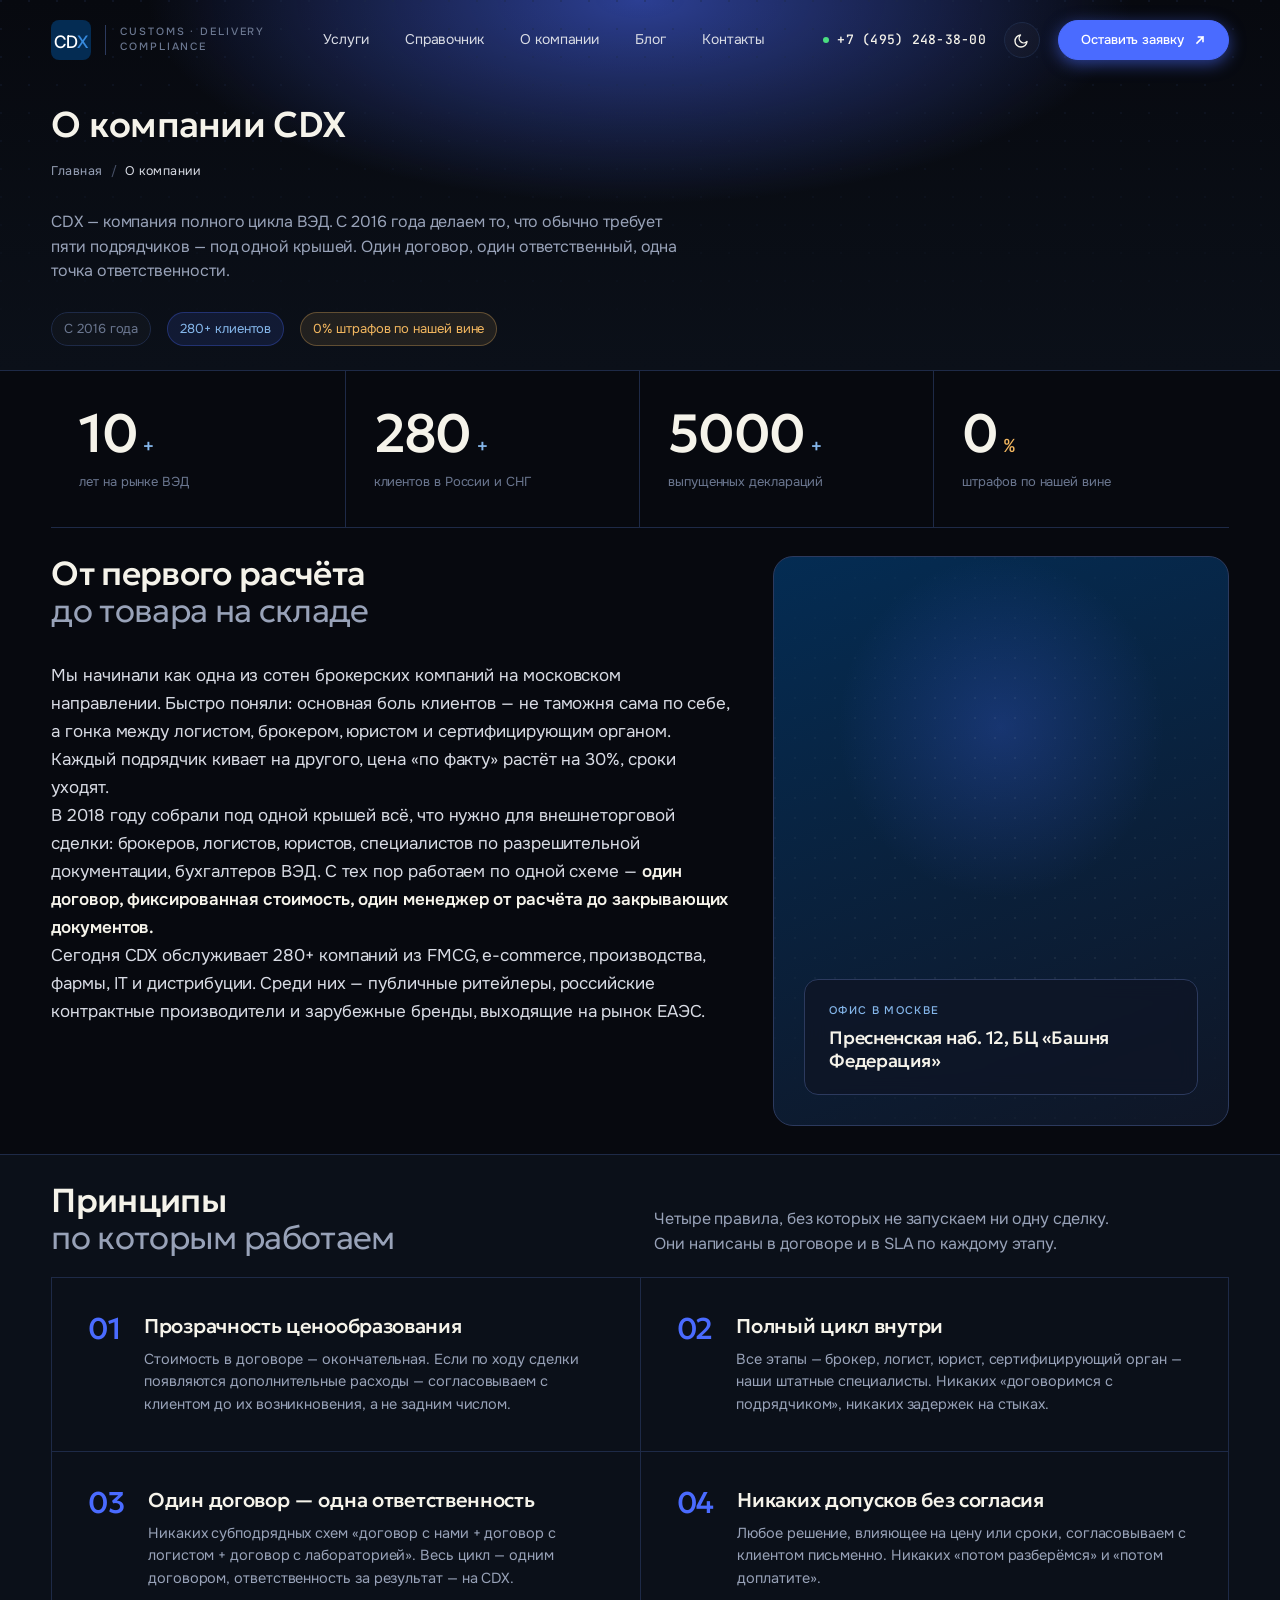
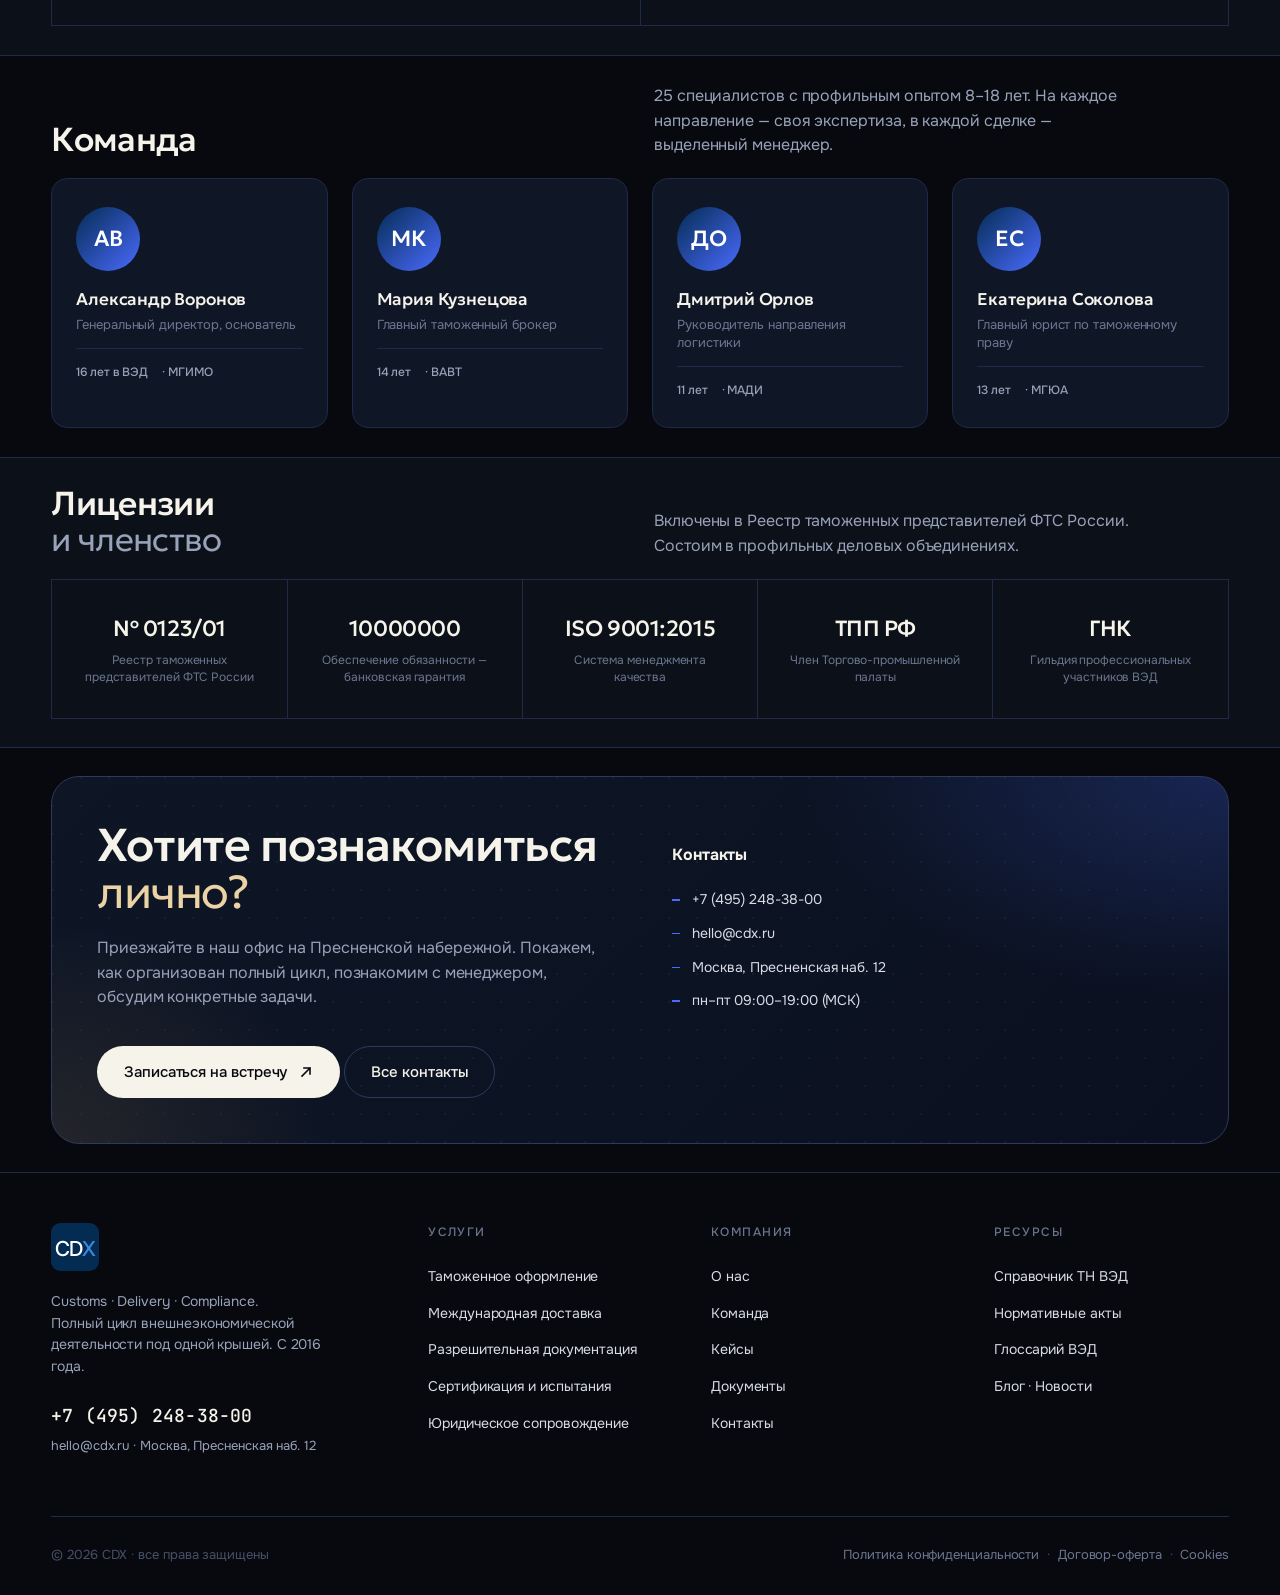
==== commit 9571f0a4: "feat: move breadcrumbs below page title, redesign service cards inline - Breadcrumbs now appear unde" ====
--- a/about.html
+++ b/about.html
@@ -145,12 +145,13 @@
 <!-- PAGE HEAD -->
 <section class="page-head">
   <div class="container">
+    <h1 class="page-title reveal">О компании CDX</h1>
     <nav class="breadcrumbs reveal">
       <a href="index.html">Главная</a>
       <span class="sep">/</span>
       <span class="current">О компании</span>
     </nav>
-    <h1 class="page-title reveal">О компании CDX</h1>
+
     <p class="page-lede reveal">
       CDX — компания полного цикла ВЭД. С 2016 года делаем то, что обычно требует пяти подрядчиков — под одной крышей. Один договор, один ответственный, одна точка ответственности.
     </p>
--- a/cdx.css
+++ b/cdx.css
@@ -53,7 +53,7 @@
   --mono:    "JetBrains Mono", ui-monospace, "SF Mono", Menlo, monospace;
 
   --rail-x: clamp(20px, 4vw, 64px);
-  --section-y: clamp(96px, 12vw, 168px);
+  --section-y: clamp(18px, 2.2vw, 36px);
   --container: 1320px;
 
   --ease-out: cubic-bezier(.16,.84,.32,1);
@@ -145,9 +145,9 @@
 .h-section {
   font-family: var(--display);
   font-weight: 500;
-  font-size: clamp(34px, 4.6vw, 60px);
-  line-height: 1.02;
-  letter-spacing: -0.025em;
+  font-size: clamp(22px, 2.6vw, 34px);
+  line-height: 1.1;
+  letter-spacing: -0.02em;
   color: var(--fg-100);
   margin: 0;
 }
@@ -353,7 +353,7 @@
    ========================================================= */
 .hero {
   position: relative;
-  padding: 110px 0 80px;
+  padding: 110px 0 50px;
   overflow: hidden;
   background:
     radial-gradient(80% 60% at 80% 10%, var(--accent-glow) 0%, transparent 55%),
@@ -394,7 +394,7 @@
   z-index: 2;
   display: flex;
   flex-direction: column;
-  gap: clamp(20px, 2.4vw, 36px);
+  gap: clamp(14px, 1.6vw, 24px);
 }
 
 .hero-title {
@@ -402,7 +402,7 @@
   z-index: 3;
   font-family: var(--display);
   font-weight: 500;
-  font-size: clamp(54px, 8.6vw, 138px);
+  font-size: clamp(18px, 2.9vw, 46px);
   line-height: 0.94;
   letter-spacing: -0.04em;
   margin: 0;
@@ -429,13 +429,13 @@
   line-height: 1.55;
   color: var(--fg-300);
   max-width: 50ch;
-  margin: 0 0 44px;
+  margin: 20px 0 28px;
   font-weight: 400;
 }
 
 .hero-cta {
   display: flex; gap: 14px; flex-wrap: wrap;
-  margin-bottom: 56px;
+  margin-bottom: 36px;
 }
 
 .hero-metrics {
@@ -476,7 +476,7 @@
   flex-direction: column;
   gap: 16px;
   min-height: 460px;
-  margin-top: clamp(-370px, -22.5vw, -90px);
+  margin-top: -150px;
   z-index: 0;
   opacity: 0.85;
 }
@@ -538,8 +538,8 @@
 .section-head {
   display: grid;
   grid-template-columns: 1fr 1fr;
-  gap: 60px;
-  margin-bottom: 80px;
+  gap: 28px;
+  margin-bottom: 20px;
   align-items: end;
 }
 .section-head .right { color: var(--fg-300); max-width: 44ch; }
@@ -586,18 +586,19 @@
 .service-card:hover::before { opacity: 1; }
 
 .service-top {
-  display: flex; justify-content: space-between; align-items: flex-start;
+  display: flex; align-items: center; gap: 16px;
   margin-bottom: 24px;
   position: relative; z-index: 2;
 }
 .service-icon {
-  width: 56px; height: 56px;
-  border-radius: 14px;
+  width: 44px; height: 44px;
+  border-radius: 12px;
   background: var(--ink-surface);
   border: 1px solid var(--ink-line-2);
   display: grid; place-items: center;
   color: var(--accent-soft);
   transition: all .4s var(--ease-out);
+  flex-shrink: 0;
 }
 .service-card:hover .service-icon {
   background: var(--accent);
@@ -611,14 +612,15 @@
   font-size: 12px;
   color: var(--fg-500);
   letter-spacing: 0.06em;
+  margin-left: auto;
 }
 .service-title {
   font-family: var(--display);
   font-weight: 500;
-  font-size: 21px;
+  font-size: 18px;
   line-height: 1.15;
   letter-spacing: -0.015em;
-  margin: 0 0 12px;
+  margin: 0;
   color: var(--fg-100);
   position: relative; z-index: 2;
 }
@@ -718,7 +720,7 @@
    ========================================================= */
 .process { background: var(--ink-bg); }
 
-.process-line { position: relative; margin-top: 60px; }
+.process-line { position: relative; margin-top: 36px; }
 .process-line::before {
   content: "";
   position: absolute;
@@ -921,7 +923,7 @@
   grid-template-columns: repeat(7, 1fr);
   border-top: 1px solid var(--ink-line);
   border-bottom: 1px solid var(--ink-line);
-  margin-top: 60px;
+  margin-top: 36px;
 }
 .ind {
   padding: 36px 18px;
@@ -971,10 +973,10 @@
     linear-gradient(135deg, var(--cta-stop-a) 0%, var(--cta-stop-b) 100%);
   border: 1px solid var(--ink-line-2);
   border-radius: 28px;
-  padding: clamp(40px, 5vw, 72px);
+  padding: clamp(28px, 3.5vw, 48px);
   display: grid;
   grid-template-columns: 1.05fr 1fr;
-  gap: clamp(40px, 5vw, 64px);
+  gap: clamp(24px, 3vw, 40px);
   align-items: stretch;
   position: relative;
   overflow: hidden;
@@ -1311,7 +1313,7 @@
    FOOTER
    ========================================================= */
 .footer {
-  padding: 80px 0 40px;
+  padding: 50px 0 30px;
   background: var(--ink-bg);
   border-top: 1px solid var(--ink-line);
 }
@@ -1438,7 +1440,7 @@
 /* Page head (smaller than hero) */
 .page-head {
   position: relative;
-  padding: 140px 0 80px;
+  padding: 60px 0 24px;
   overflow: hidden;
   background:
     radial-gradient(70% 100% at 50% 0%, var(--accent-glow) 0%, transparent 55%),
@@ -1462,6 +1464,7 @@
   font-size: 12.5px;
   letter-spacing: 0.04em;
   color: var(--fg-400);
+  margin-top: 8px;
   margin-bottom: 28px;
   display: flex;
   align-items: center;
@@ -1480,12 +1483,12 @@
   position: relative; z-index: 2;
   font-family: var(--display);
   font-weight: 500;
-  font-size: clamp(40px, 5.6vw, 84px);
-  line-height: 1;
-  letter-spacing: -0.03em;
-  margin: 0 0 24px;
-  color: var(--fg-100);
-  max-width: 22ch;
+  font-size: clamp(24px, 2.8vw, 40px);
+  line-height: 1.1;
+  letter-spacing: -0.02em;
+  margin: 45px 0 18px;
+  color: var(--fg-100);
+  max-width: 28ch;
 }
 .page-title .soft {
   display: block;
@@ -1530,13 +1533,13 @@
 .split-2 {
   display: grid;
   grid-template-columns: 1fr 1fr;
-  gap: clamp(40px, 5vw, 80px);
+  gap: clamp(24px, 3vw, 48px);
   align-items: start;
 }
 .split-2-narrow {
   display: grid;
   grid-template-columns: 1.2fr 0.8fr;
-  gap: clamp(40px, 5vw, 80px);
+  gap: clamp(24px, 3vw, 48px);
   align-items: start;
 }
 
@@ -1555,7 +1558,7 @@
   font-size: clamp(24px, 2.6vw, 32px);
   line-height: 1.15;
   letter-spacing: -0.02em;
-  margin: 2em 0 0.6em;
+  margin: 1.4em 0 0.5em;
   color: var(--fg-100);
 }
 .prose h3 {
@@ -2358,7 +2361,7 @@
 .blog-tabs {
   display: flex;
   gap: 0;
-  margin-bottom: 40px;
+  margin-bottom: 28px;
   border-bottom: 1px solid var(--ink-line);
   overflow-x: auto;
 }
@@ -2489,7 +2492,7 @@
   border: 1px solid var(--ink-line);
   border-radius: 20px;
   overflow: hidden;
-  margin-bottom: 48px;
+  margin-bottom: 32px;
   transition: all .35s;
 }
 .blog-featured:hover { border-color: var(--ink-line-2); }
@@ -2574,7 +2577,7 @@
   display: flex;
   flex-wrap: wrap;
   gap: 6px;
-  margin-bottom: 48px;
+  margin-bottom: 32px;
   padding: 18px;
   background: var(--ink-elev);
   border: 1px solid var(--ink-line);
@@ -2655,7 +2658,7 @@
    ========================================================= */
 .tnved-search {
   position: relative;
-  margin-bottom: 40px;
+  margin-bottom: 28px;
 }
 .tnved-search input {
   width: 100%;
@@ -2679,7 +2682,7 @@
 .tnved-search input::placeholder { color: var(--fg-500); }
 .tnved-search-ico {
   position: absolute;
-  left: 22px; top: 50%; transform: translateY(-50%);
+  left: 22px; top: 32px; transform: translateY(-50%);
   color: var(--fg-400);
 }
 .tnved-search-hint {
@@ -2782,7 +2785,7 @@
    ========================================================= */
 .sales-hero {
   position: relative;
-  padding: 110px 0 80px;
+  padding: 60px 0 32px;
   overflow: hidden;
   background:
     radial-gradient(70% 70% at 85% 20%, var(--accent-glow) 0%, transparent 55%),
@@ -2806,7 +2809,7 @@
   position: relative; z-index: 2;
   display: grid;
   grid-template-columns: 1.15fr 0.85fr;
-  gap: clamp(40px, 5vw, 80px);
+  gap: clamp(24px, 3vw, 48px);
   align-items: center;
 }
 
@@ -2837,11 +2840,11 @@
 .sales-headline {
   font-family: var(--display);
   font-weight: 500;
-  font-size: clamp(40px, 5.8vw, 78px);
-  line-height: 1;
-  letter-spacing: -0.035em;
-  color: var(--fg-100);
-  margin: 0 0 22px;
+  font-size: clamp(28px, 3.6vw, 50px);
+  line-height: 1.05;
+  letter-spacing: -0.025em;
+  color: var(--fg-100);
+  margin: 0 0 18px;
 }
 .sales-headline em {
   font-style: normal;
@@ -2933,7 +2936,7 @@
   backdrop-filter: blur(10px);
   border: 1px solid var(--ink-line-2);
   border-radius: 18px;
-  max-width: 540px;
+  max-width: 660px;
 }
 .sales-quick-form-label {
   font-family: var(--sans);
@@ -2948,10 +2951,12 @@
   content: ""; width: 14px; height: 1px; background: var(--accent);
 }
 .sales-quick-form-row {
-  display: flex; gap: 10px; flex-wrap: wrap;
+  display: grid;
+  grid-template-columns: 1fr 1fr auto;
+  gap: 10px;
 }
 .sales-quick-form-row input {
-  flex: 1; min-width: 160px;
+  min-width: 0;
   height: 50px;
   padding: 0 18px;
   background: rgba(127,127,127,0.04);
@@ -2962,6 +2967,10 @@
   font-size: 14.5px;
   outline: none;
   transition: all .3s;
+  width: 100%;
+}
+@media (max-width: 680px) {
+  .sales-quick-form-row { grid-template-columns: 1fr; }
 }
 .sales-quick-form-row input:focus {
   border-color: var(--accent);
@@ -3103,7 +3112,7 @@
   display: grid;
   grid-template-columns: repeat(3, 1fr);
   gap: 20px;
-  margin-top: 40px;
+  margin-top: 28px;
   position: relative; z-index: 2;
 }
 .risk-card {
@@ -3232,7 +3241,7 @@
 .quiz-inner {
   display: grid;
   grid-template-columns: 1fr 1fr;
-  gap: clamp(40px, 5vw, 80px);
+  gap: clamp(24px, 3vw, 48px);
   align-items: center;
   position: relative; z-index: 2;
 }
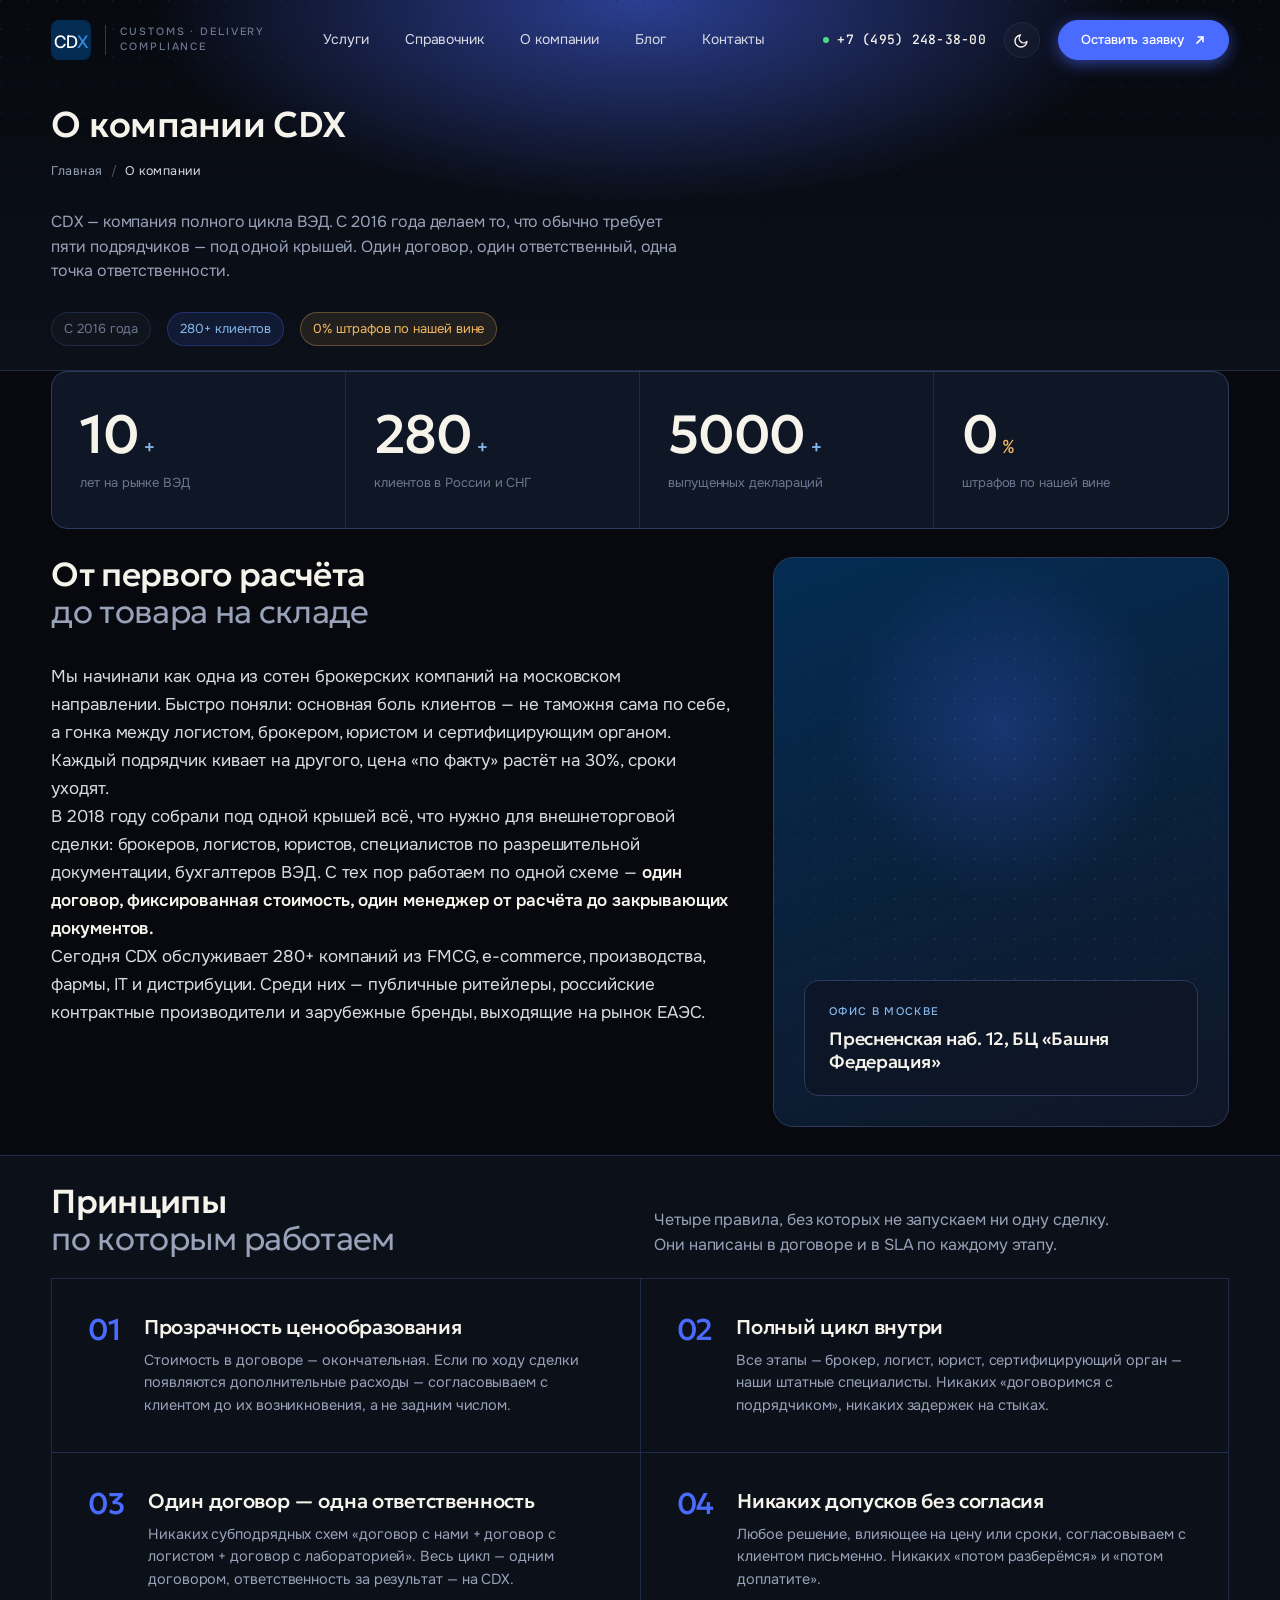
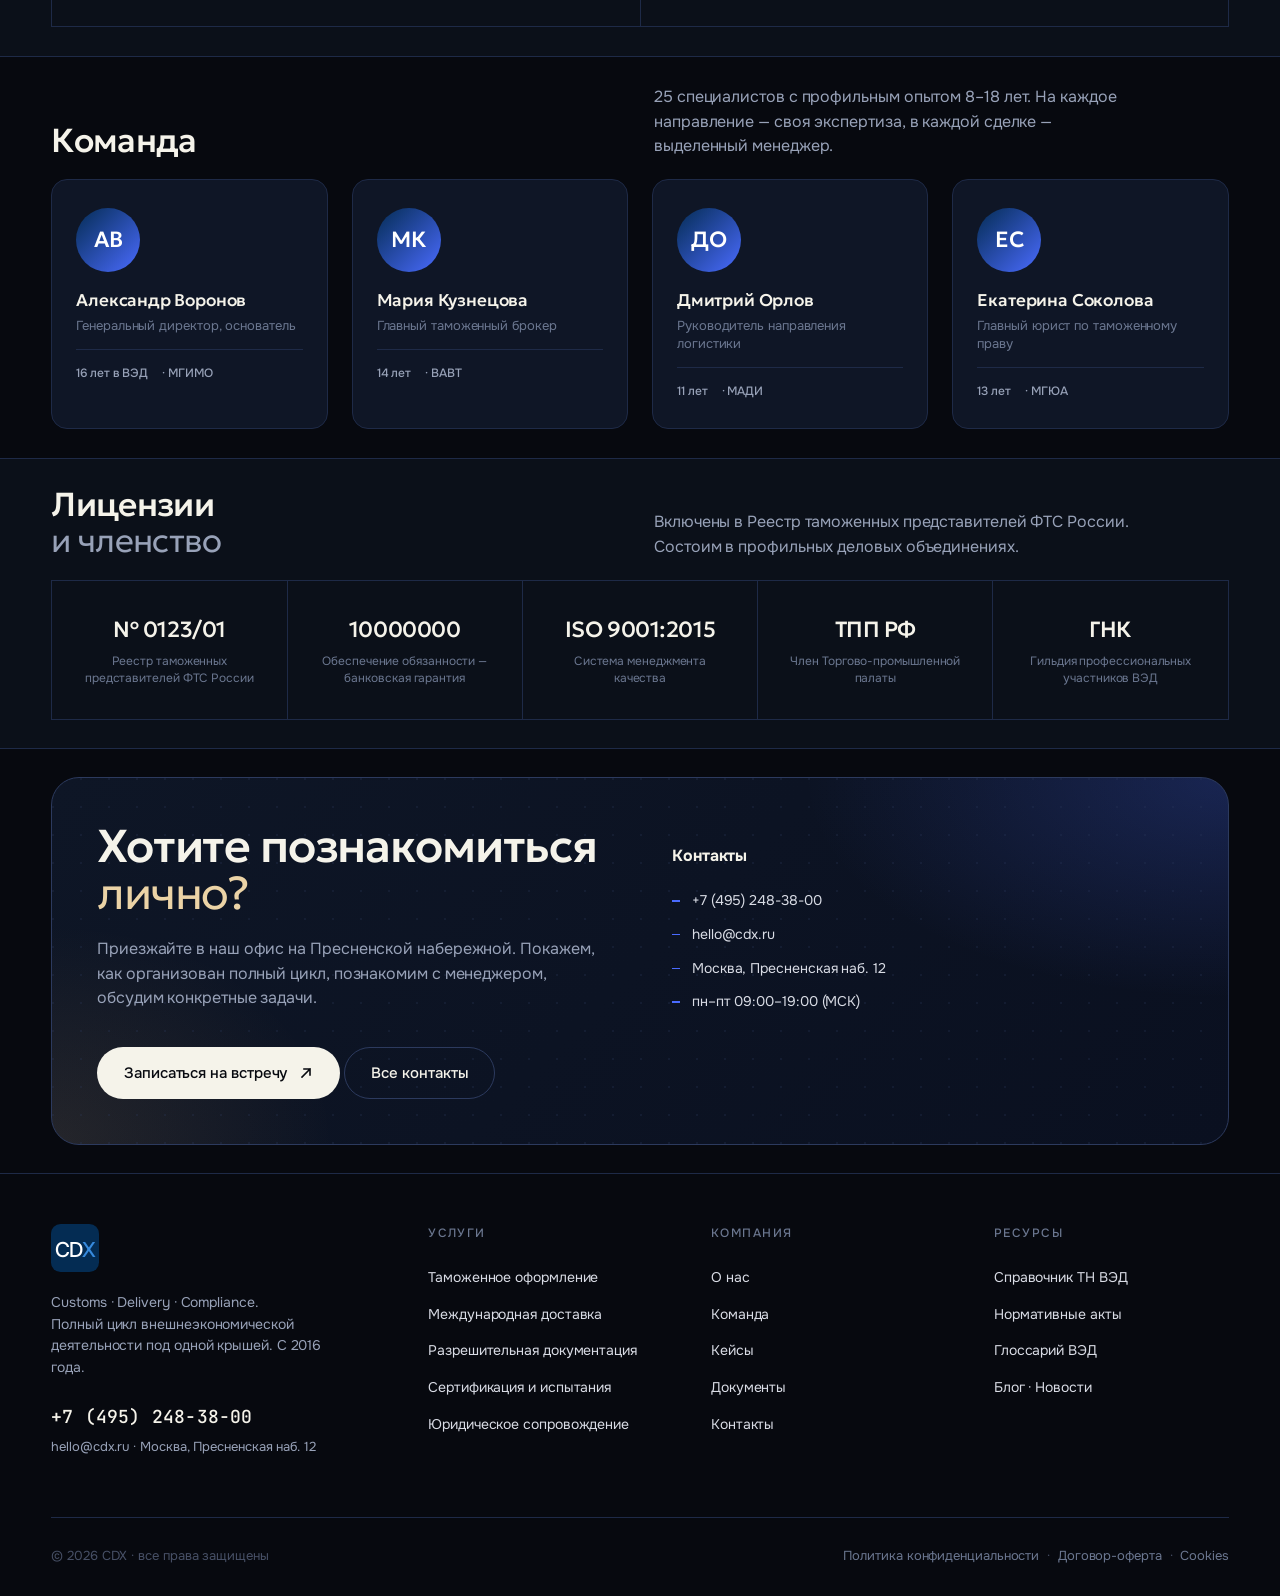
==== commit a9e0bbed: "fix: replace hard borders on stats-strip with rounded card treatment Co-Authored-By: Claude Opus 4.7" ====
--- a/about.html
+++ b/about.html
@@ -164,7 +164,7 @@
 </section>
 
 <!-- STATS STRIP -->
-<section class="container" style="margin-top: -1px;">
+<section class="container">
   <div class="stats-strip reveal">
     <div class="stat">
       <div class="stat-value">10<span class="suffix">+</span></div>
--- a/cdx.css
+++ b/cdx.css
@@ -1505,6 +1505,8 @@
   margin: 0;
   font-weight: 400;
 }
+.page-title + .page-lede { margin-top: -14px; }
+.page-lede + .breadcrumbs { margin-top: 22px; }
 
 .page-meta {
   position: relative; z-index: 2;
@@ -1713,13 +1715,16 @@
   background: var(--accent);
 }
 .callout p { margin: 0; font-size: 15px; line-height: 1.55; color: var(--fg-100); }
+.callout .btn-primary { color: #fff; background: var(--accent); }
 
 /* Stats strip (about/landing) */
 .stats-strip {
   display: grid;
   grid-template-columns: repeat(4, 1fr);
-  border-top: 1px solid var(--ink-line);
-  border-bottom: 1px solid var(--ink-line);
+  background: var(--ink-elev);
+  border: 1px solid var(--ink-line-2);
+  border-radius: 16px;
+  overflow: hidden;
 }
 .stat {
   padding: 36px 28px;
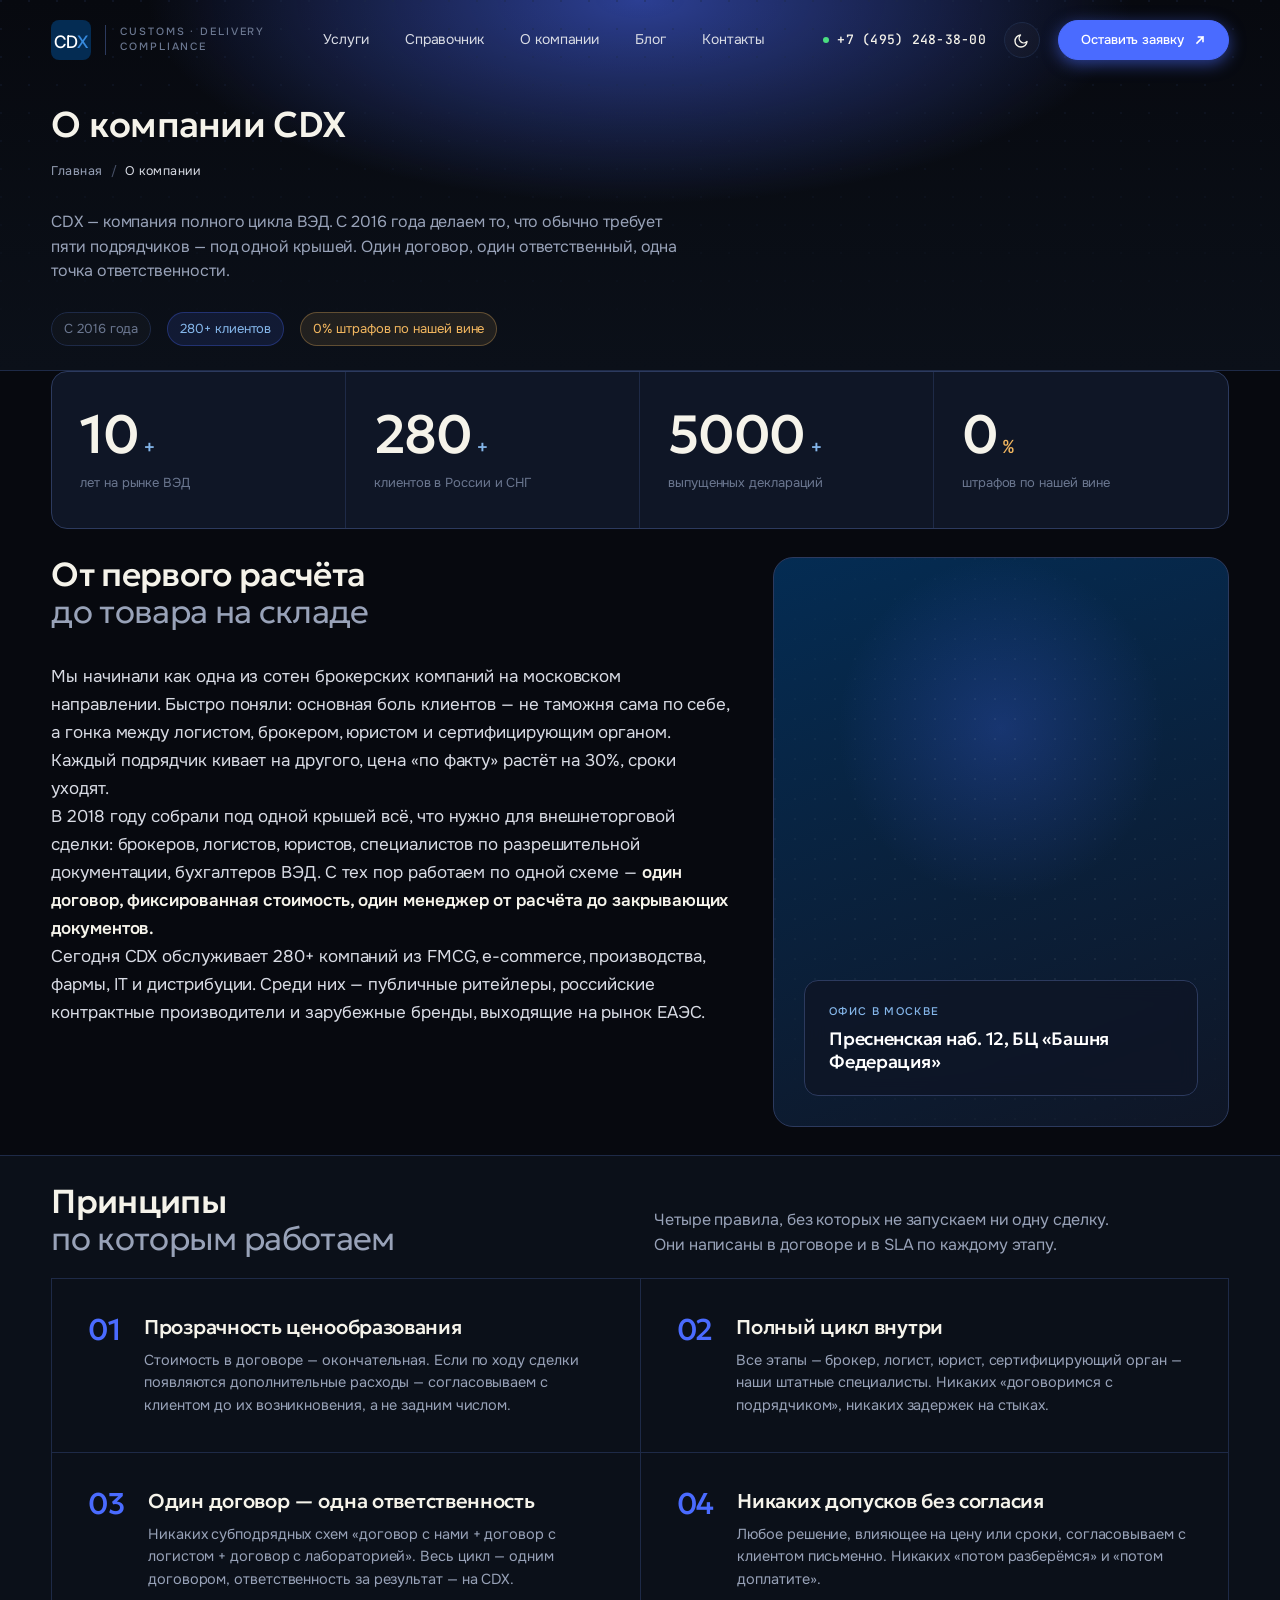
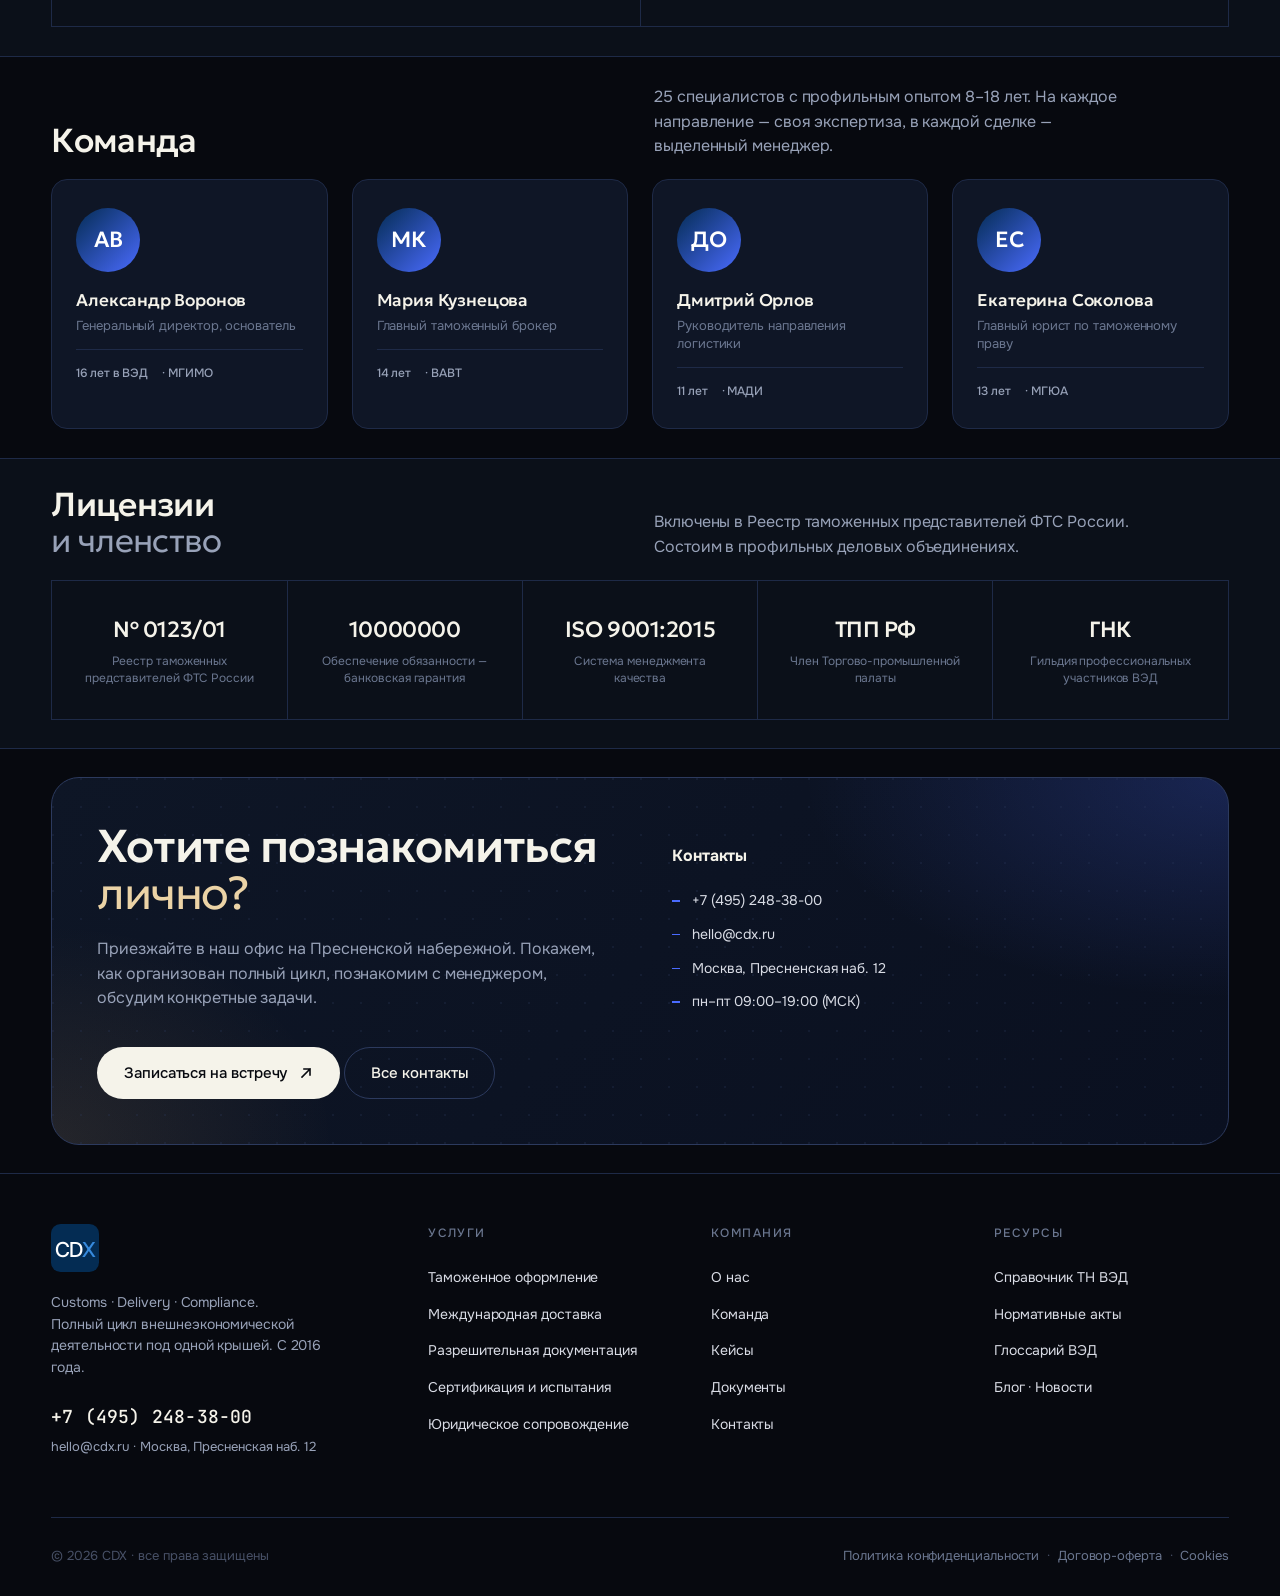
==== commit 9c77877f: "fix: white address text in story-visual-card Co-Authored-By: Claude Opus 4.7 <noreply@anthropic.com>" ====
--- a/about.html
+++ b/about.html
@@ -54,7 +54,7 @@
     font-size: 18px;
     line-height: 1.25;
     letter-spacing: -0.015em;
-    color: var(--fg-100);
+    color: #fff;
   }
 
   /* Licenses strip */
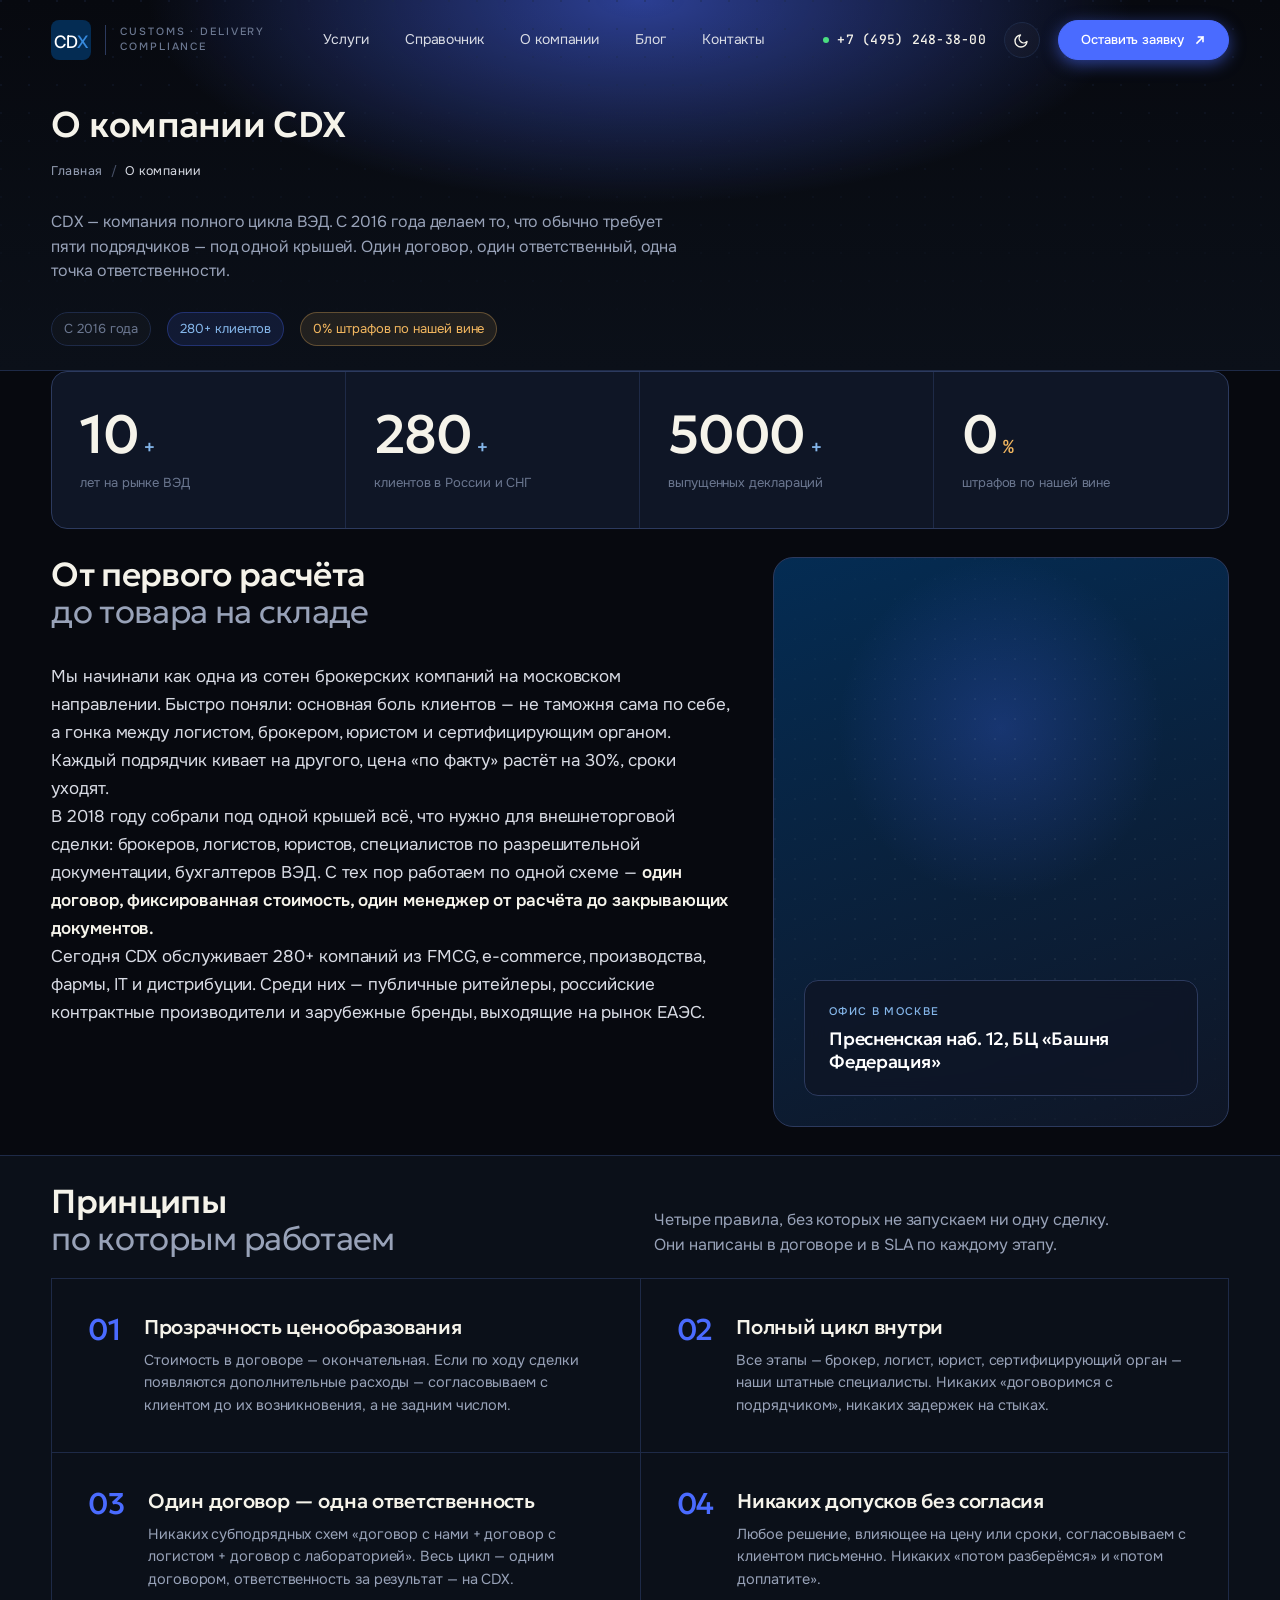
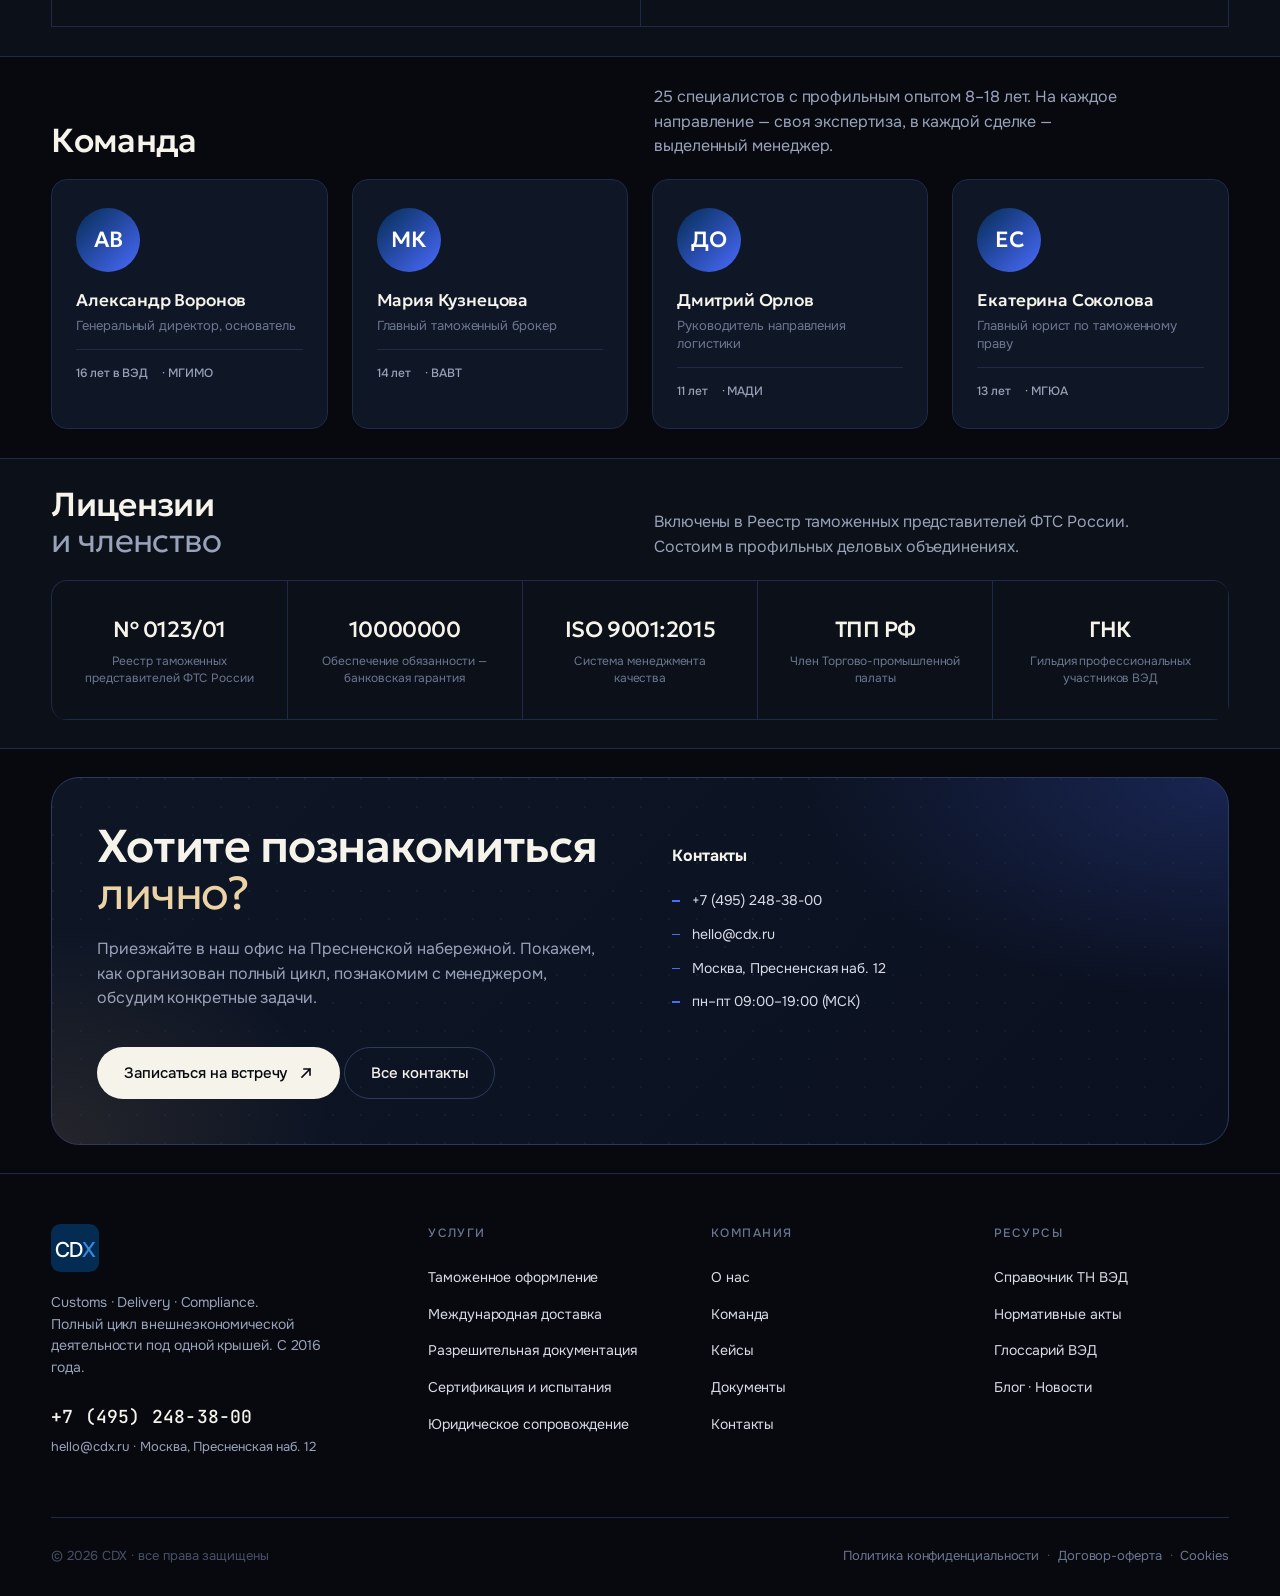
==== commit 5aaaf29f: "fix: add border-radius to licenses grid Co-Authored-By: Claude Opus 4.7 <noreply@anthropic.com>" ====
--- a/about.html
+++ b/about.html
@@ -64,6 +64,8 @@
     gap: 0;
     border-left: 1px solid var(--ink-line);
     border-top: 1px solid var(--ink-line);
+    border-radius: 16px;
+    overflow: hidden;
   }
   .lic {
     padding: 32px 24px;
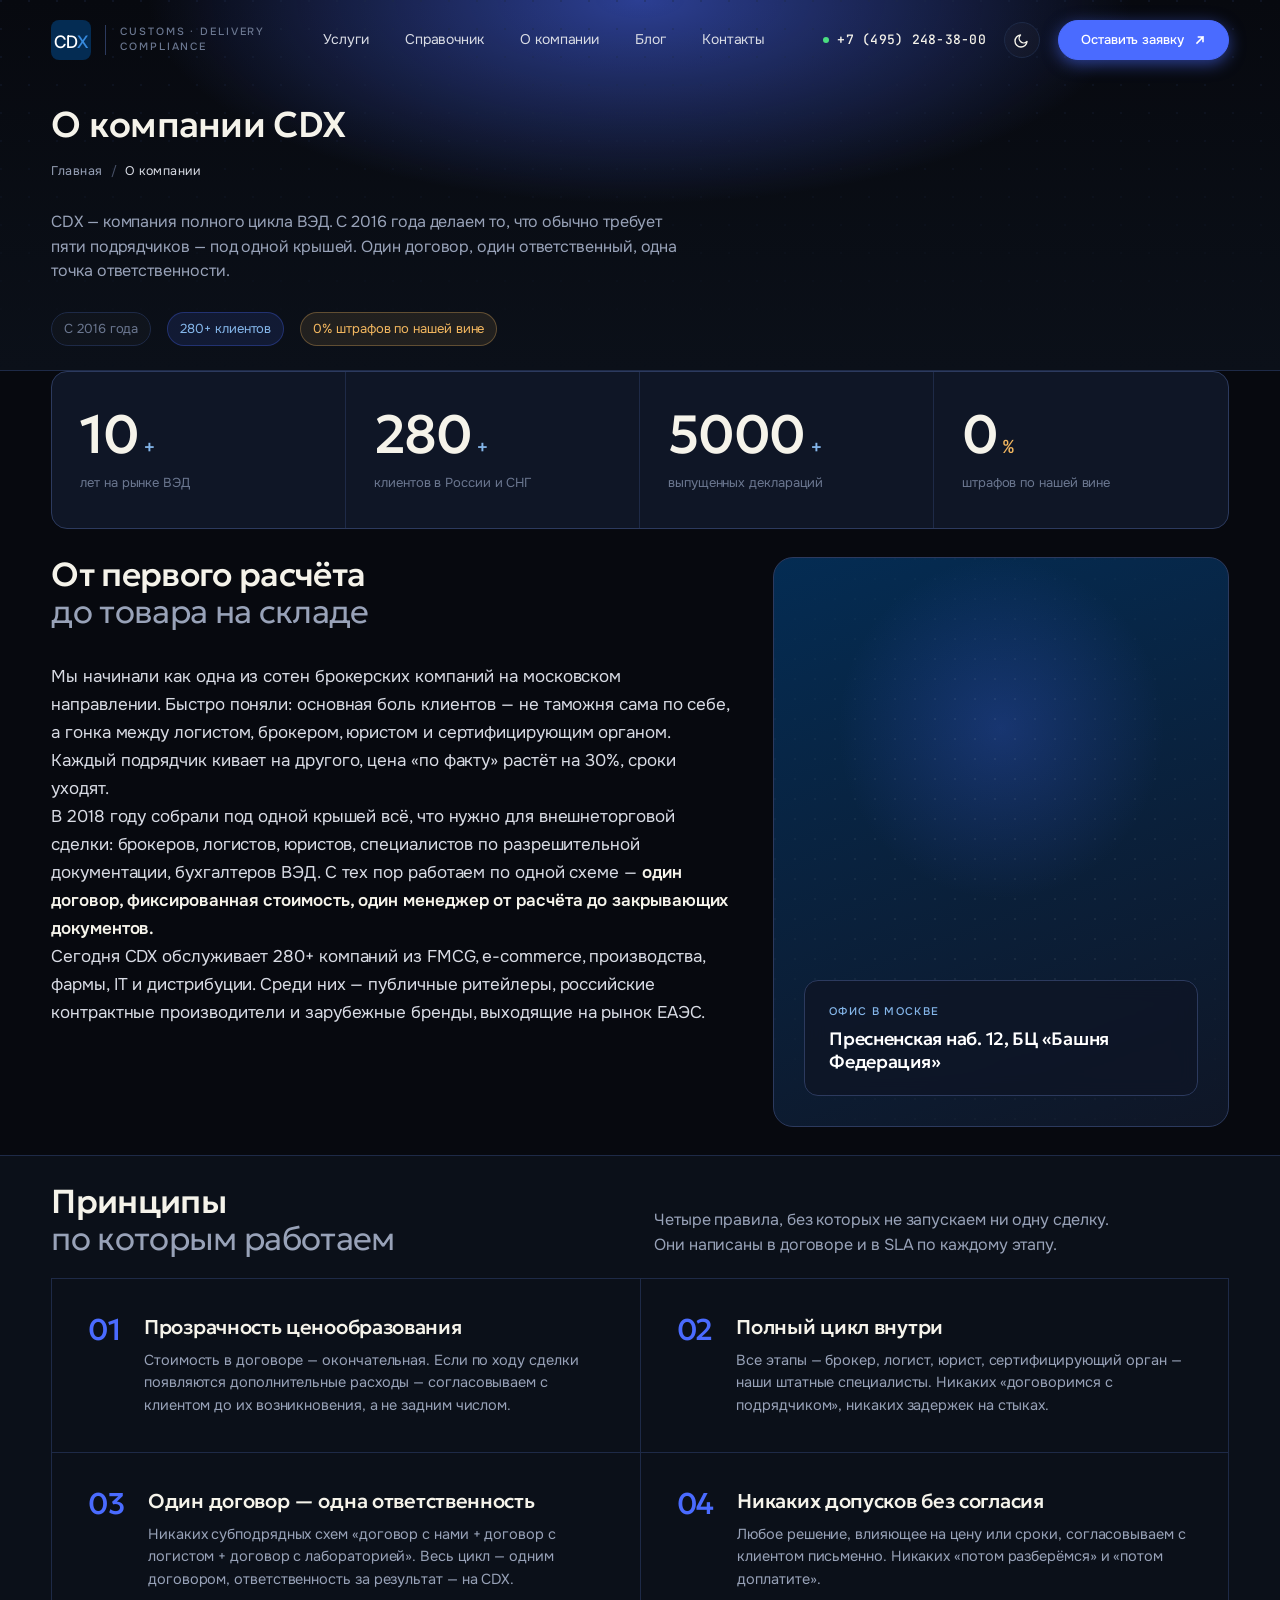
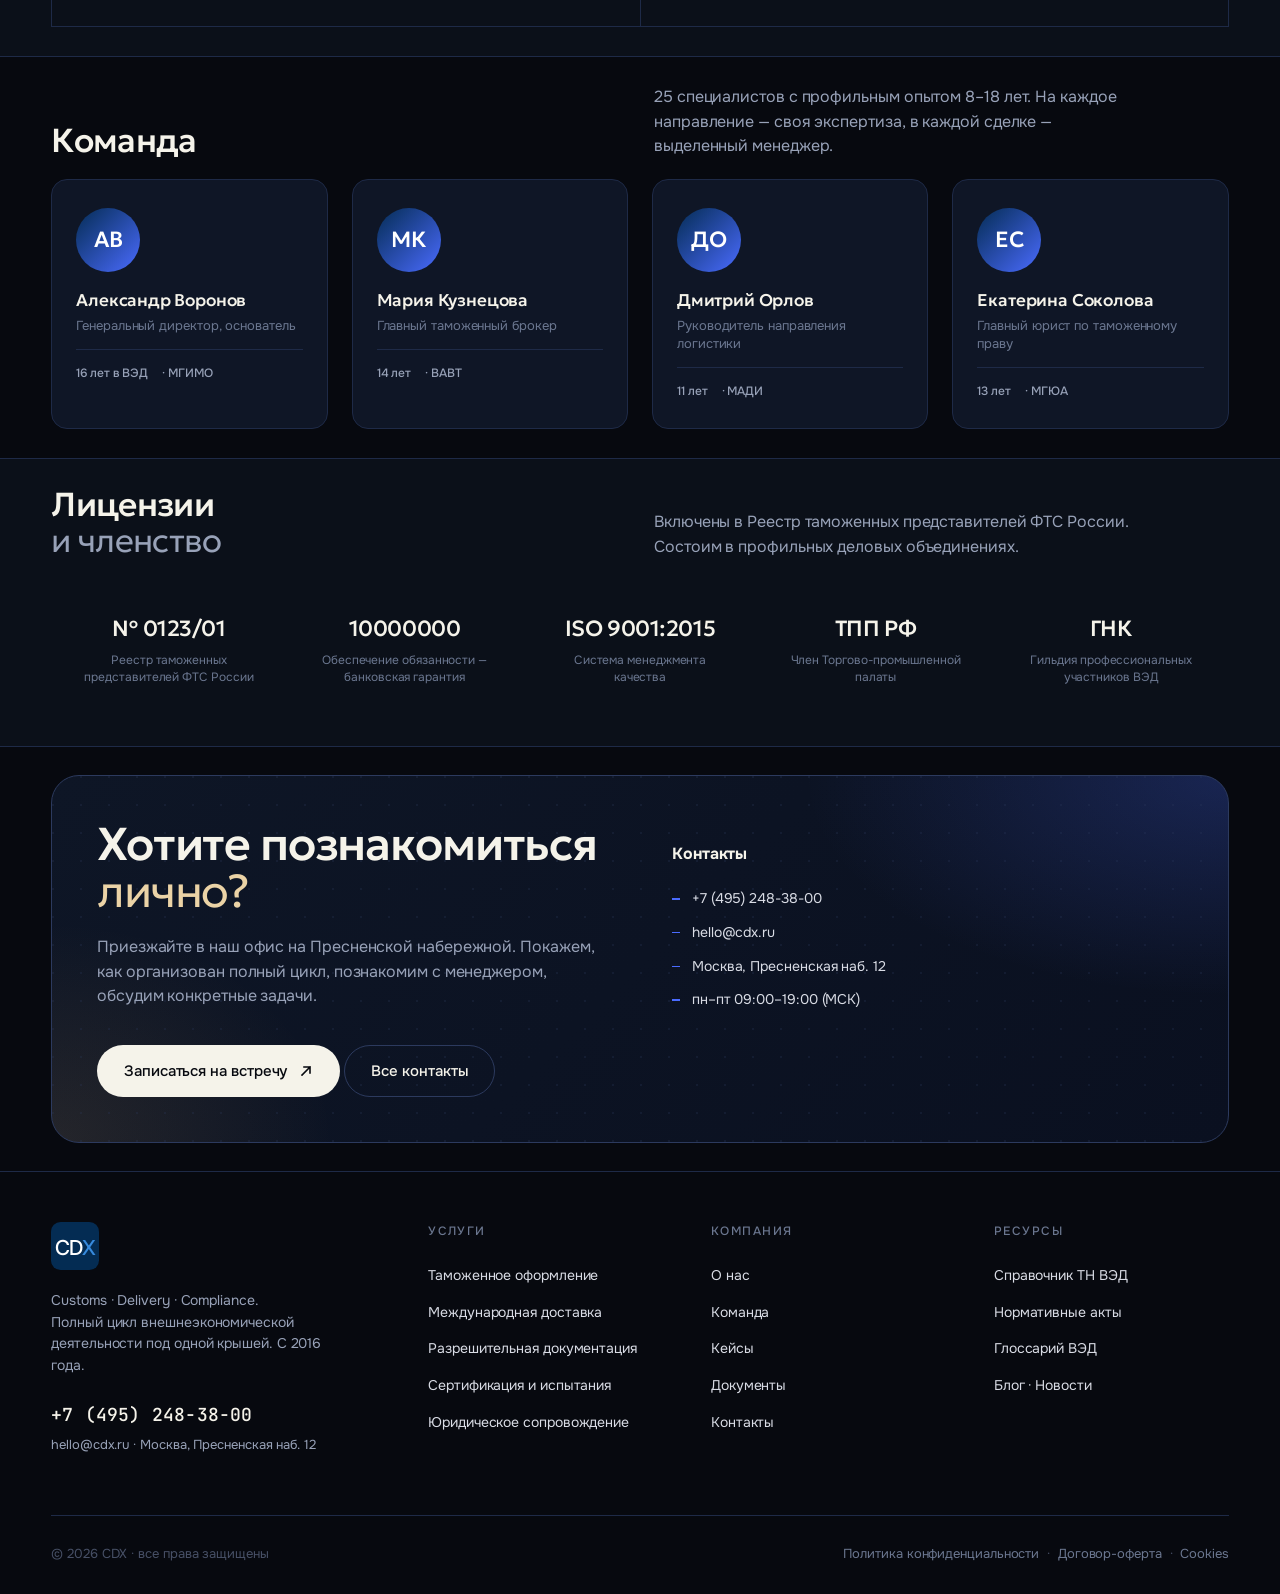
==== commit 88e6d433: "fix: remove all borders and backgrounds from licenses grid, clean number display Co-Authored-By: Cla" ====
--- a/about.html
+++ b/about.html
@@ -62,20 +62,14 @@
     display: grid;
     grid-template-columns: repeat(5, 1fr);
     gap: 0;
-    border-left: 1px solid var(--ink-line);
-    border-top: 1px solid var(--ink-line);
-    border-radius: 16px;
-    overflow: hidden;
   }
   .lic {
     padding: 32px 24px;
-    border-right: 1px solid var(--ink-line);
-    border-bottom: 1px solid var(--ink-line);
     text-align: center;
     color: var(--fg-300);
-    transition: all .3s;
-  }
-  .lic:hover { background: var(--ink-bg-2); color: var(--fg-100); }
+    transition: color .3s;
+  }
+  .lic:hover { color: var(--fg-100); }
   .lic-num {
     font-family: var(--display);
     font-weight: 500;
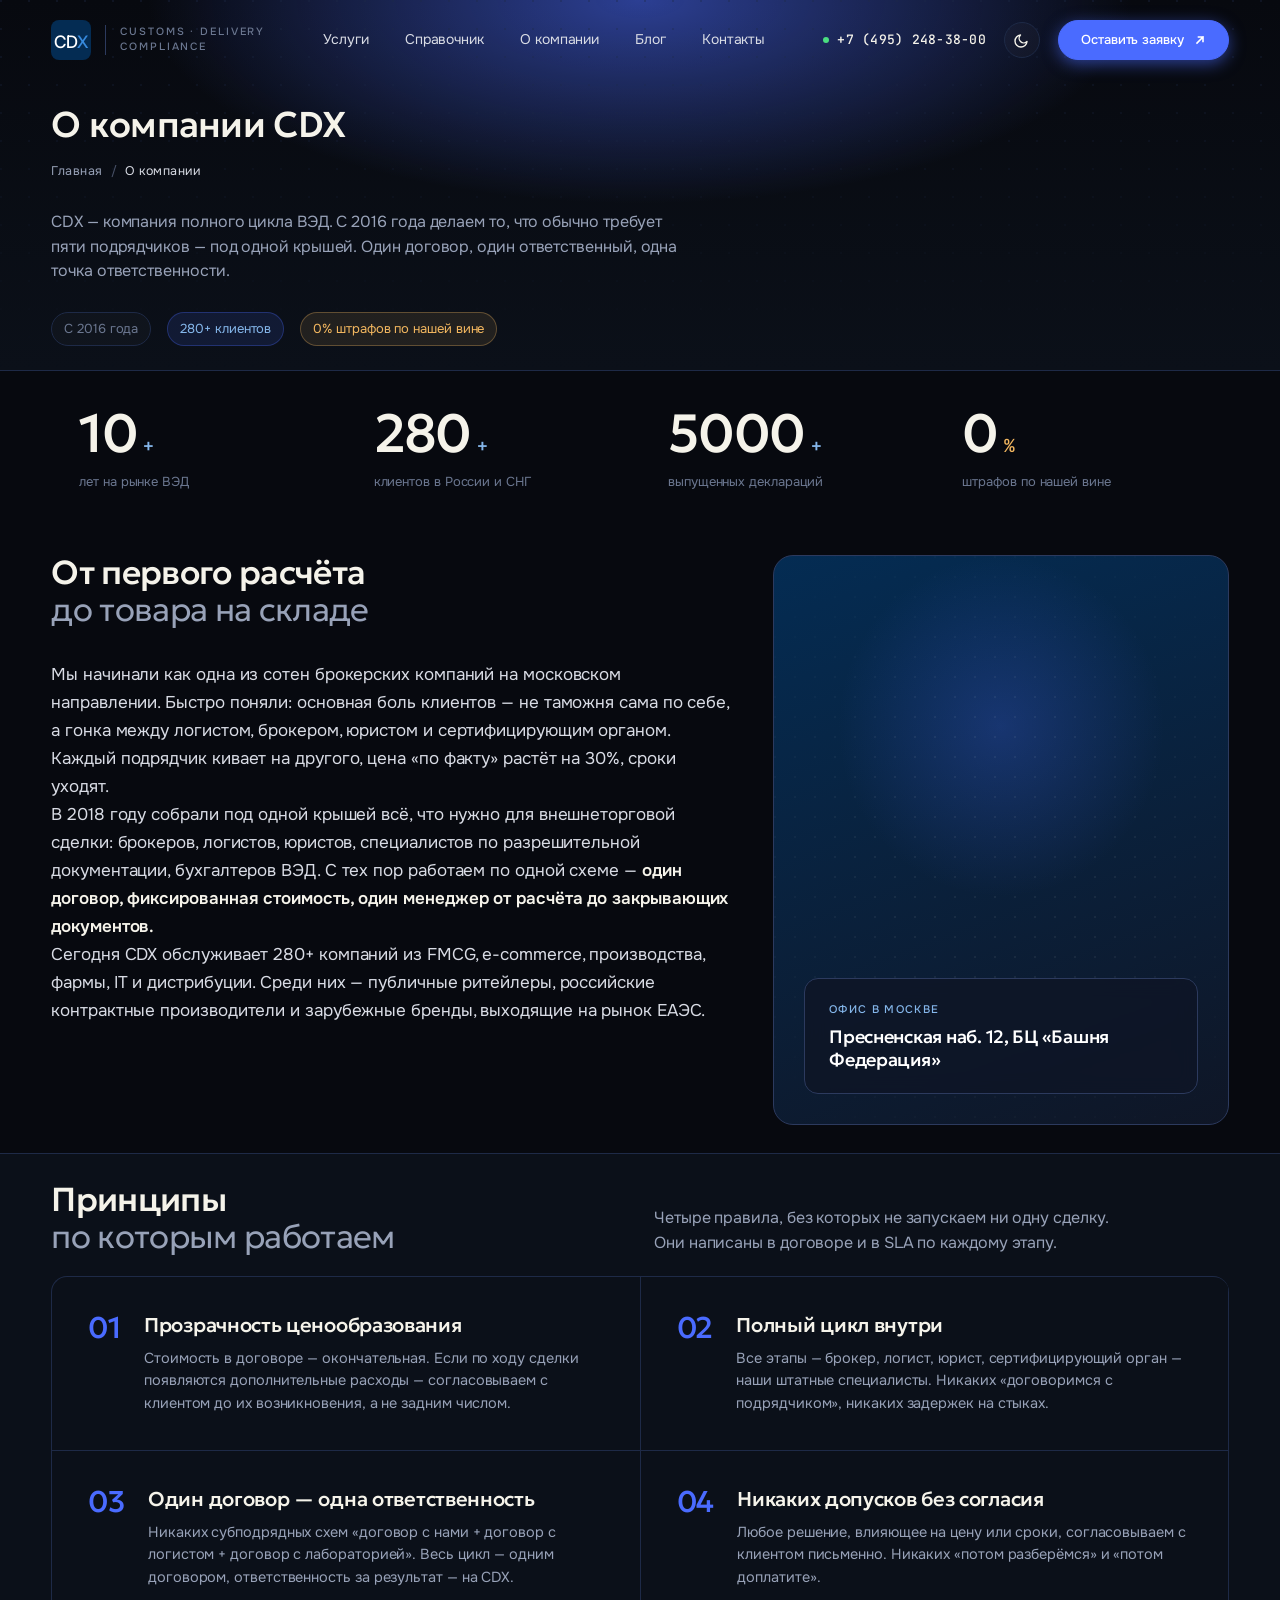
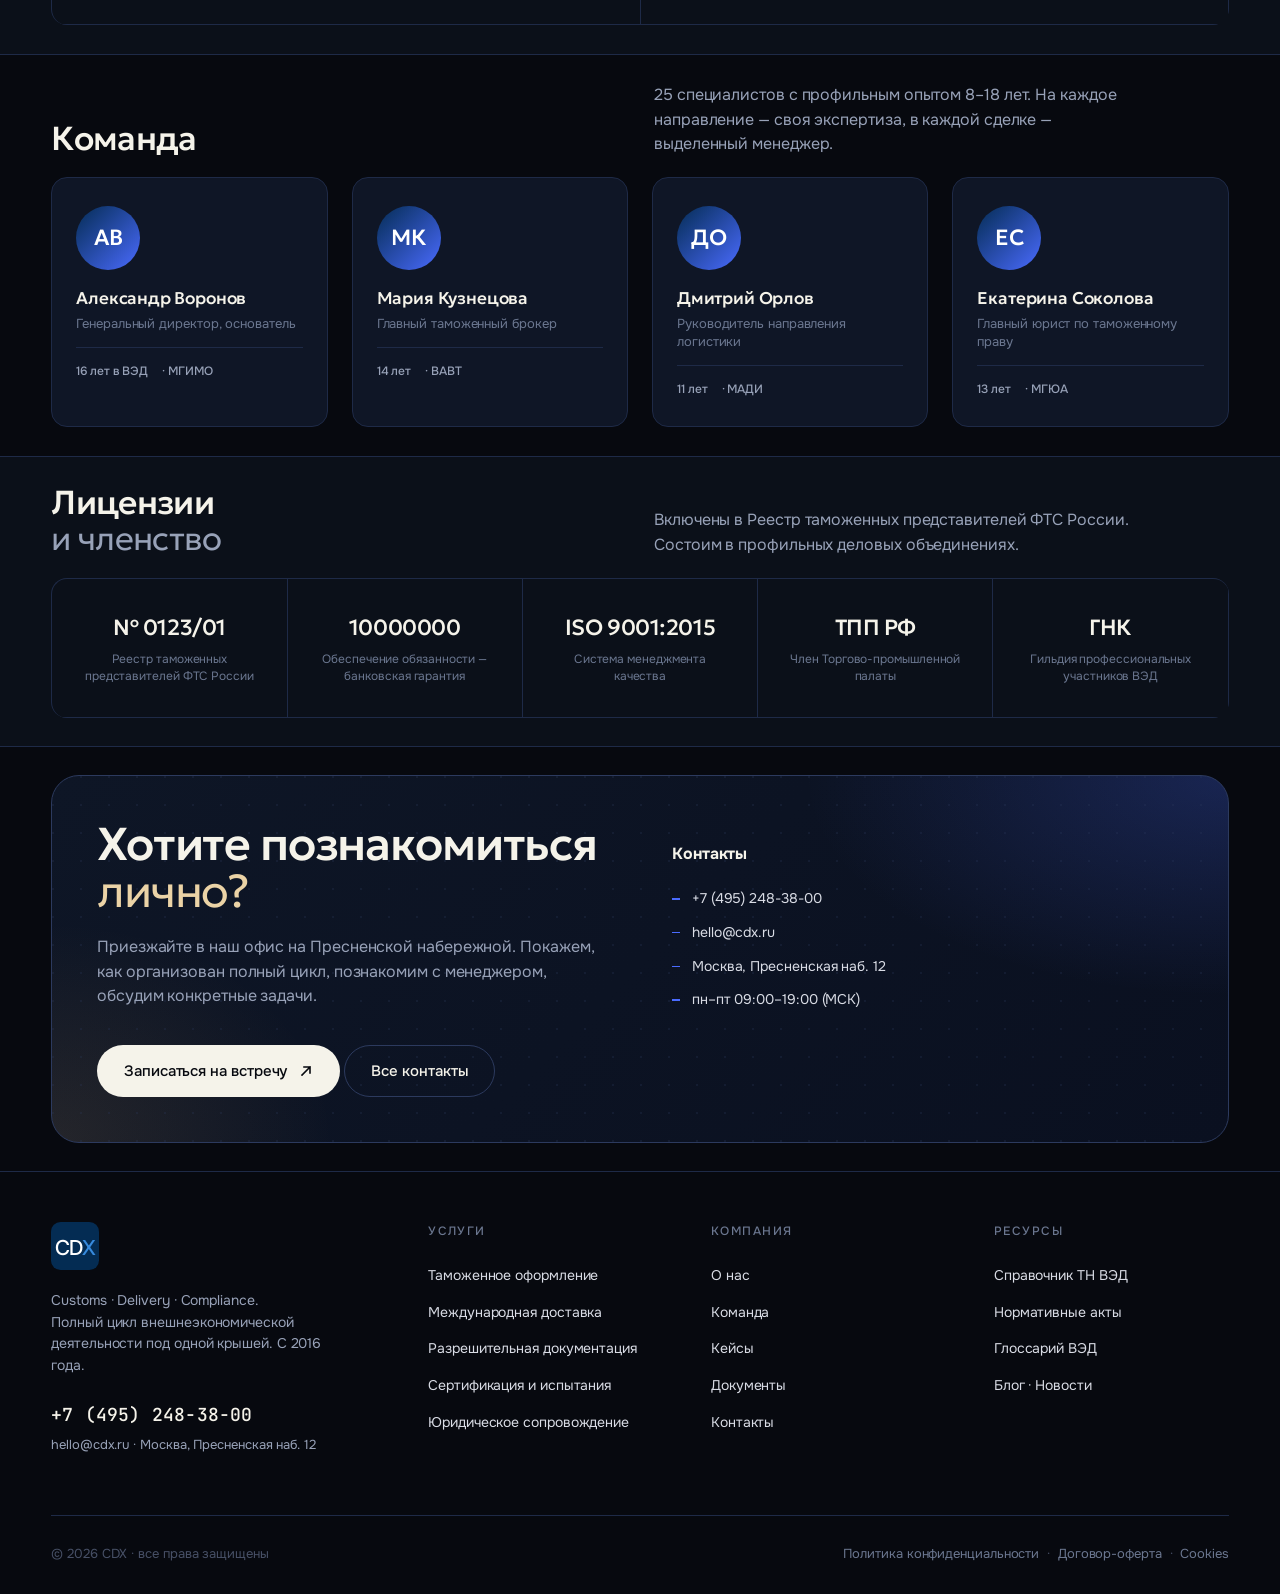
==== commit 4cc039d1: "fix: restore licenses borders with rounding, remove all stats-strip styling Co-Authored-By: Claude O" ====
--- a/about.html
+++ b/about.html
@@ -62,9 +62,15 @@
     display: grid;
     grid-template-columns: repeat(5, 1fr);
     gap: 0;
+    border-left: 1px solid var(--ink-line);
+    border-top: 1px solid var(--ink-line);
+    border-radius: 16px;
+    overflow: hidden;
   }
   .lic {
     padding: 32px 24px;
+    border-right: 1px solid var(--ink-line);
+    border-bottom: 1px solid var(--ink-line);
     text-align: center;
     color: var(--fg-300);
     transition: color .3s;
--- a/cdx.css
+++ b/cdx.css
@@ -1721,16 +1721,10 @@
 .stats-strip {
   display: grid;
   grid-template-columns: repeat(4, 1fr);
-  background: var(--ink-elev);
-  border: 1px solid var(--ink-line-2);
-  border-radius: 16px;
-  overflow: hidden;
 }
 .stat {
   padding: 36px 28px;
-  border-right: 1px solid var(--ink-line);
-}
-.stat:last-child { border-right: none; }
+}
 .stat-value {
   font-family: var(--display);
   font-weight: 500;
@@ -1812,6 +1806,8 @@
   gap: 0;
   border-left: 1px solid var(--ink-line);
   border-top: 1px solid var(--ink-line);
+  border-radius: 16px;
+  overflow: hidden;
 }
 .principle {
   padding: 36px;
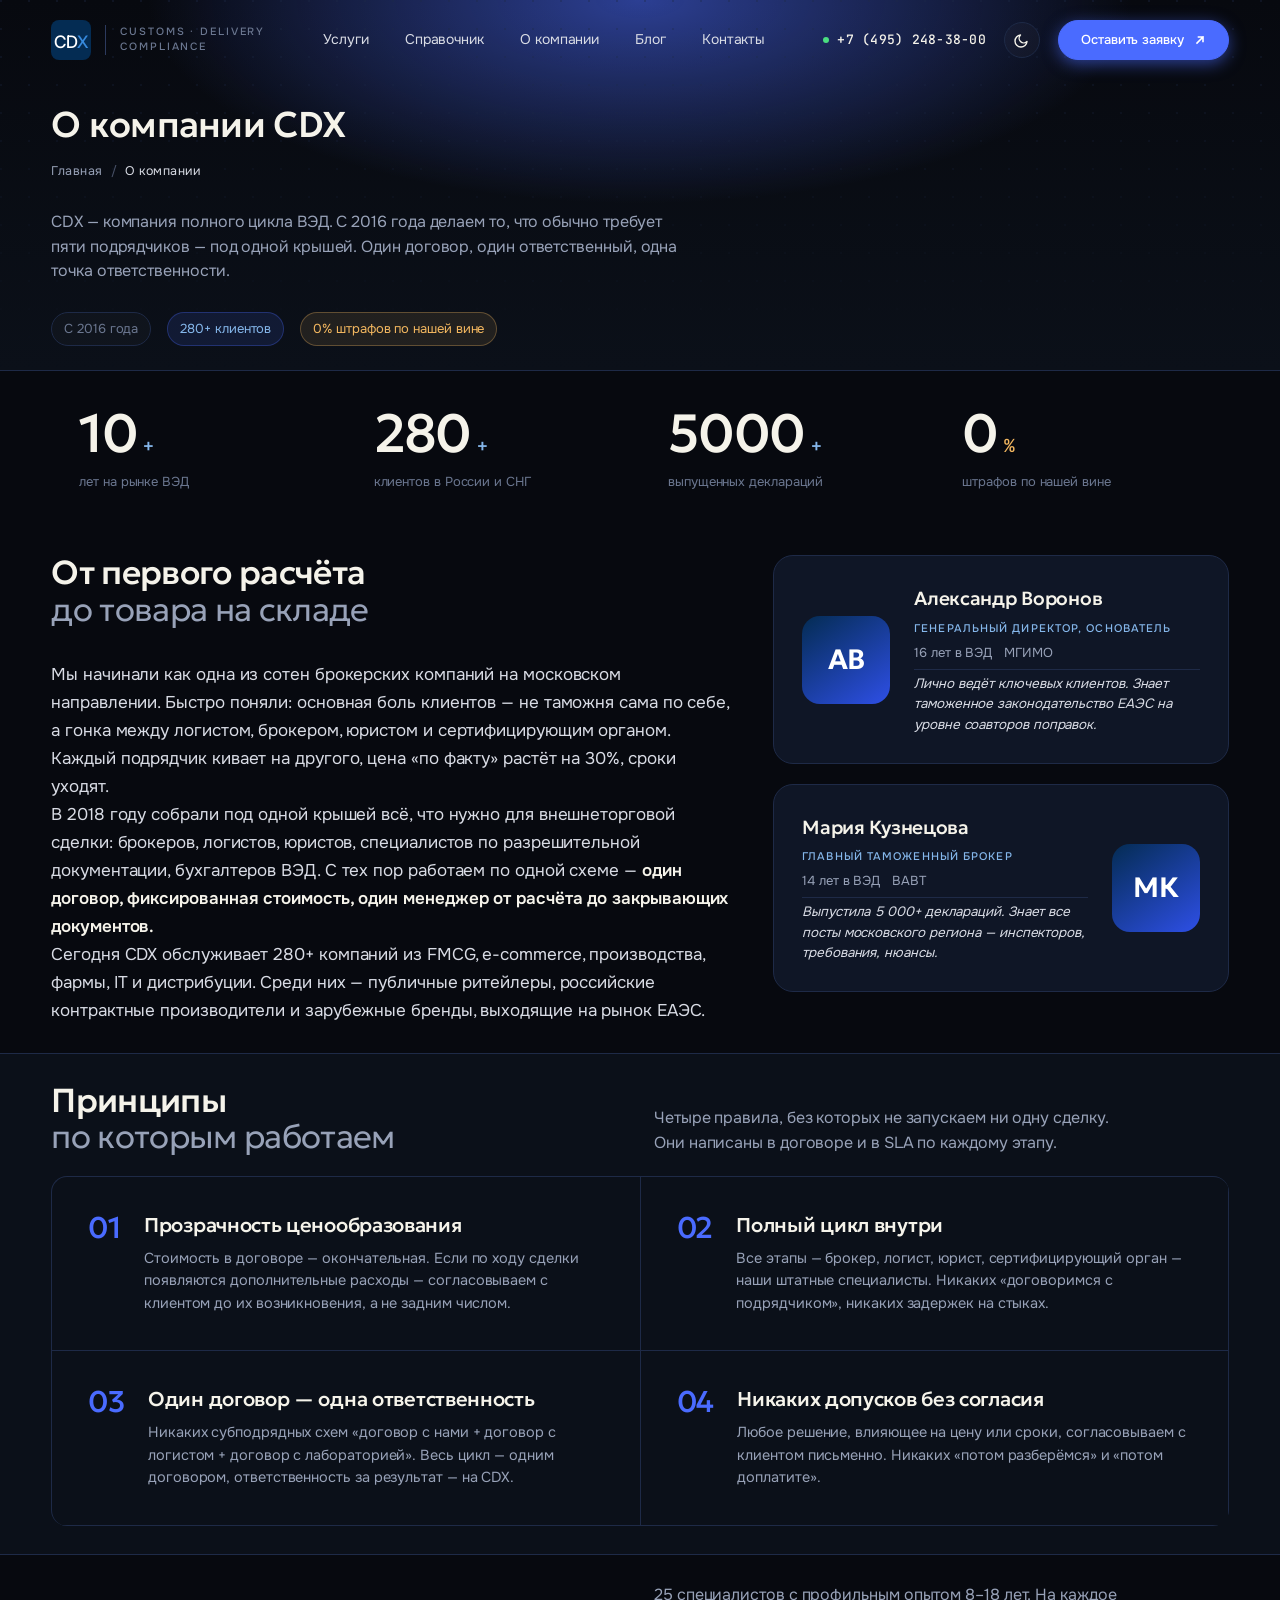
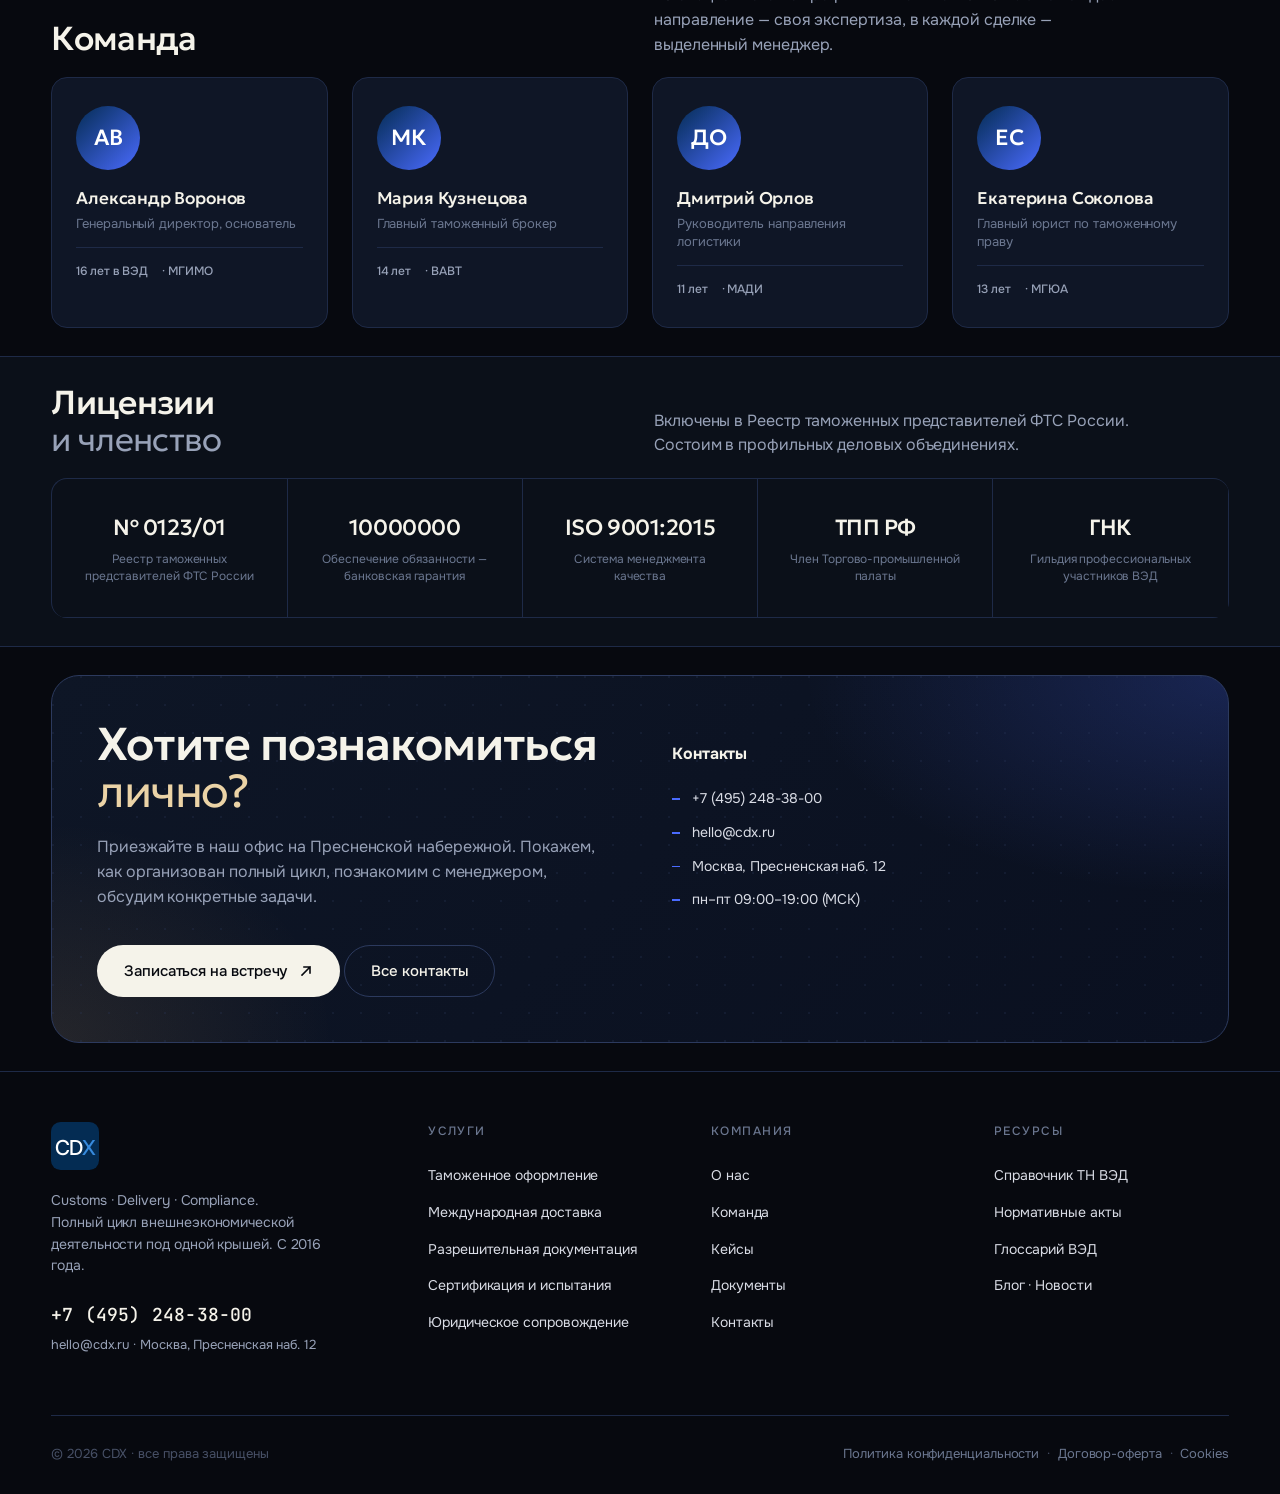
==== commit 397ad6b7: "fix: redesign about specialist blocks, unify contacts form with index - Replace office visual card w" ====
--- a/about.html
+++ b/about.html
@@ -13,48 +13,76 @@
 
 <style>
   /* About — page-specific */
-  .story-visual {
-    aspect-ratio: 4/5;
+  /* Specialist cards */
+  .specialist-stack {
+    display: flex;
+    flex-direction: column;
+    gap: 20px;
+  }
+  .specialist-card {
+    display: flex;
+    align-items: center;
+    gap: 24px;
+    padding: 28px 28px;
+    background: var(--ink-elev);
+    border: 1px solid var(--ink-line);
     border-radius: 20px;
-    background:
-      radial-gradient(60% 50% at 50% 30%, color-mix(in oklab, var(--accent) 24%, transparent) 0%, transparent 60%),
-      linear-gradient(160deg, var(--brand-navy) 0%, var(--ink-elev) 100%);
-    border: 1px solid var(--ink-line-2);
-    position: relative;
-    overflow: hidden;
-  }
-  .story-visual::before {
-    content: "";
-    position: absolute; inset: 0;
-    background-image: radial-gradient(circle at 1px 1px, rgba(255,255,255,0.06) 1px, transparent 0);
-    background-size: 20px 20px;
-    mask-image: radial-gradient(ellipse 90% 80% at 50% 50%, black 30%, transparent 80%);
-  }
-  .story-visual-card {
-    position: absolute;
-    left: 30px; bottom: 30px; right: 30px;
-    background: rgba(15, 22, 38, 0.85);
-    backdrop-filter: blur(10px);
-    border: 1px solid var(--ink-line-2);
-    border-radius: 14px;
-    padding: 22px 24px;
-  }
-  .story-visual-card-label {
+    transition: border-color .3s, transform .3s var(--ease-out);
+  }
+  .specialist-card:hover {
+    border-color: var(--ink-line-2);
+    transform: translateY(-2px);
+  }
+  .specialist-card.flip { flex-direction: row-reverse; }
+  .spec-avatar {
+    flex-shrink: 0;
+    width: 88px; height: 88px;
+    border-radius: 18px;
+    background: linear-gradient(145deg, var(--brand-navy), var(--accent-strong));
+    display: grid; place-items: center;
+    font-family: var(--display);
+    font-weight: 600;
+    font-size: 28px;
+    letter-spacing: -0.02em;
+    color: #fff;
+  }
+  .spec-info {
+    display: flex;
+    flex-direction: column;
+    gap: 6px;
+  }
+  .spec-name {
+    font-family: var(--display);
+    font-weight: 500;
+    font-size: 19px;
+    letter-spacing: -0.015em;
+    color: var(--fg-100);
+  }
+  .spec-role {
     font-family: var(--sans);
     font-weight: 500;
     font-size: 11px;
     text-transform: uppercase;
-    letter-spacing: 0.12em;
+    letter-spacing: 0.1em;
     color: var(--accent-soft);
-    margin-bottom: 8px;
-  }
-  .story-visual-card-text {
-    font-family: var(--display);
-    font-weight: 500;
-    font-size: 18px;
-    line-height: 1.25;
-    letter-spacing: -0.015em;
-    color: #fff;
+  }
+  .spec-meta {
+    font-size: 13px;
+    color: var(--fg-300);
+    display: flex; gap: 12px;
+    flex-wrap: wrap;
+  }
+  .spec-fact {
+    font-size: 13.5px;
+    color: var(--fg-200);
+    line-height: 1.5;
+    font-style: italic;
+    padding-top: 4px;
+    border-top: 1px solid var(--ink-line);
+  }
+  @media (max-width: 680px) {
+    .specialist-card, .specialist-card.flip { flex-direction: column; text-align: center; }
+    .spec-meta { justify-content: center; }
   }
 
   /* Licenses strip */
@@ -202,10 +230,30 @@
         </div>
       </div>
 
-      <div class="story-visual">
-        <div class="story-visual-card">
-          <div class="story-visual-card-label">Офис в Москве</div>
-          <div class="story-visual-card-text">Пресненская наб. 12, БЦ «Башня Федерация»</div>
+      <div class="specialist-stack">
+        <div class="specialist-card">
+          <div class="spec-avatar">АВ</div>
+          <div class="spec-info">
+            <div class="spec-name">Александр Воронов</div>
+            <div class="spec-role">Генеральный директор, основатель</div>
+            <div class="spec-meta">
+              <span>16 лет в ВЭД</span>
+              <span>МГИМО</span>
+            </div>
+            <div class="spec-fact">Лично ведёт ключевых клиентов. Знает таможенное законодательство ЕАЭС на уровне соавторов поправок.</div>
+          </div>
+        </div>
+        <div class="specialist-card flip">
+          <div class="spec-avatar">МК</div>
+          <div class="spec-info">
+            <div class="spec-name">Мария Кузнецова</div>
+            <div class="spec-role">Главный таможенный брокер</div>
+            <div class="spec-meta">
+              <span>14 лет в ВЭД</span>
+              <span>ВАВТ</span>
+            </div>
+            <div class="spec-fact">Выпустила 5 000+ деклараций. Знает все посты московского региона — инспекторов, требования, нюансы.</div>
+          </div>
         </div>
       </div>
     </div>
--- a/cdx.css
+++ b/cdx.css
@@ -193,7 +193,7 @@
   transition: transform .4s var(--ease-out);
 }
 .btn-primary span, .btn-primary svg { position: relative; z-index: 2; transition: color .4s var(--ease-out); }
-.btn-primary:hover { color: #fff; }
+.btn-primary:hover { color: #fff; transform: translateY(-2px); }
 .btn-primary:hover::before { transform: translateY(0); }
 
 .btn-ghost {
@@ -201,9 +201,9 @@
   color: var(--fg-100);
   border-color: var(--ink-line-2);
 }
-.btn-ghost:hover { border-color: var(--fg-200); background: rgba(127, 127, 127, 0.05); }
-
-/* CONTRAST nav CTA — shimmer + lift */
+.btn-ghost:hover { border-color: var(--fg-200); background: rgba(127, 127, 127, 0.05); transform: translateY(-2px); }
+
+/* CONTRAST nav CTA */
 .btn-cta {
   position: relative;
   display: inline-flex;
@@ -219,35 +219,25 @@
   font-size: 13px;
   border: 1px solid var(--accent);
   overflow: hidden;
-  transition: all .35s var(--ease-out);
+  transition: all .4s var(--ease-out);
   box-shadow: 0 4px 16px var(--accent-glow);
-  animation: cta-breathe 4s ease-in-out infinite;
 }
 .btn-cta::before {
   content: "";
   position: absolute;
   inset: 0;
-  background: linear-gradient(100deg,
-    transparent 30%,
-    rgba(255,255,255,0.35) 50%,
-    transparent 70%);
-  transform: translateX(-150%);
-  transition: transform .9s var(--ease-out);
-}
-.btn-cta:hover::before { transform: translateX(150%); }
+  background: var(--accent-strong);
+  transform: translateY(100%);
+  transition: transform .4s var(--ease-out);
+}
+.btn-cta span, .btn-cta svg { position: relative; z-index: 2; }
+.btn-cta .arrow { transition: transform .4s var(--ease-out); }
+.btn-cta:hover::before { transform: translateY(0); }
 .btn-cta:hover {
-  background: var(--accent-strong);
-  border-color: var(--accent-strong);
   box-shadow: 0 10px 28px var(--accent-glow);
   transform: translateY(-2px);
 }
-.btn-cta span, .btn-cta svg { position: relative; z-index: 2; }
-.btn-cta .arrow { transition: transform .35s var(--ease-out); }
 .btn-cta:hover .arrow { transform: translateX(4px); }
-@keyframes cta-breathe {
-  0%, 100% { box-shadow: 0 4px 16px var(--accent-glow); }
-  50% { box-shadow: 0 6px 22px var(--accent-glow), 0 0 0 6px rgba(74,107,255,0.08); }
-}
 
 /* =========================================================
    Navigation
@@ -558,6 +548,8 @@
   gap: 0;
   border-left: 1px solid var(--ink-line);
   border-top: 1px solid var(--ink-line);
+  border-radius: 16px;
+  overflow: hidden;
 }
 .service-card {
   position: relative;
@@ -1648,6 +1640,8 @@
 .toc {
   position: sticky;
   top: 100px;
+  max-height: calc(100vh - 130px);
+  overflow-y: auto;
   padding: 24px;
   background: var(--ink-elev);
   border: 1px solid var(--ink-line);
@@ -2289,16 +2283,20 @@
 }
 .hub-tile:hover::before { opacity: 0.45; }
 
+.hub-tile-top {
+  display: flex; align-items: center; gap: 16px;
+  margin-bottom: 20px;
+  position: relative; z-index: 2;
+}
 .hub-tile-icon {
-  width: 56px; height: 56px;
-  border-radius: 14px;
+  width: 44px; height: 44px;
+  border-radius: 12px;
   background: var(--ink-surface);
   border: 1px solid var(--ink-line-2);
   display: grid; place-items: center;
   color: var(--accent-soft);
-  margin-bottom: 24px;
   transition: all .35s;
-  position: relative; z-index: 2;
+  flex-shrink: 0;
 }
 .hub-tile:hover .hub-tile-icon {
   background: var(--accent);
@@ -2309,12 +2307,11 @@
 .hub-tile-title {
   font-family: var(--display);
   font-weight: 500;
-  font-size: 24px;
+  font-size: 18px;
   line-height: 1.15;
   letter-spacing: -0.02em;
-  margin: 0 0 12px;
-  color: var(--fg-100);
-  position: relative; z-index: 2;
+  margin: 0;
+  color: var(--fg-100);
 }
 .hub-tile-desc {
   font-size: 14.5px;
@@ -2352,8 +2349,8 @@
 /* Compact hub tile (8 services grid) */
 .hub-grid.cols-3 { grid-template-columns: repeat(3, 1fr); }
 .hub-tile.compact { padding: 28px 28px; min-height: 240px; }
-.hub-tile.compact .hub-tile-icon { width: 48px; height: 48px; margin-bottom: 20px; }
-.hub-tile.compact .hub-tile-title { font-size: 20px; }
+.hub-tile.compact .hub-tile-icon { width: 40px; height: 40px; }
+.hub-tile.compact .hub-tile-title { font-size: 16px; }
 .hub-tile.compact .hub-tile-desc { font-size: 13.5px; }
 
 /* =========================================================
